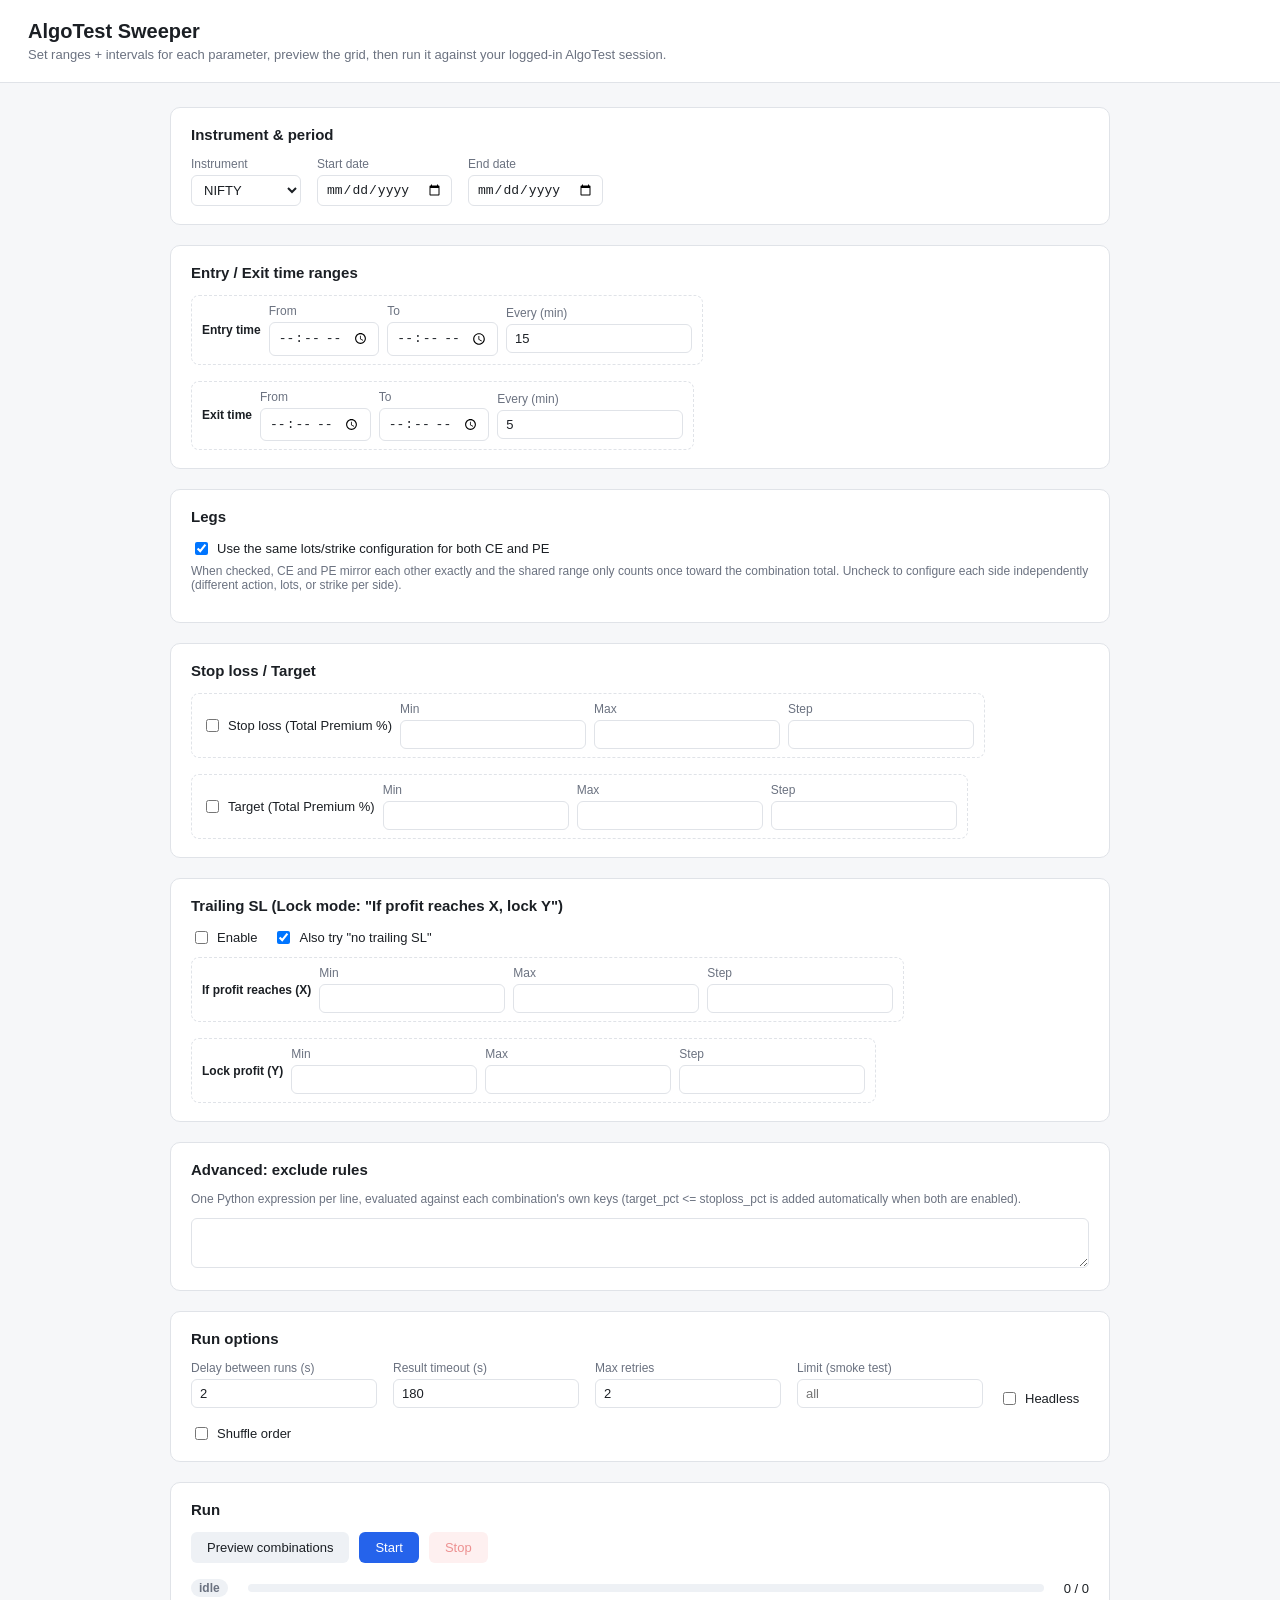
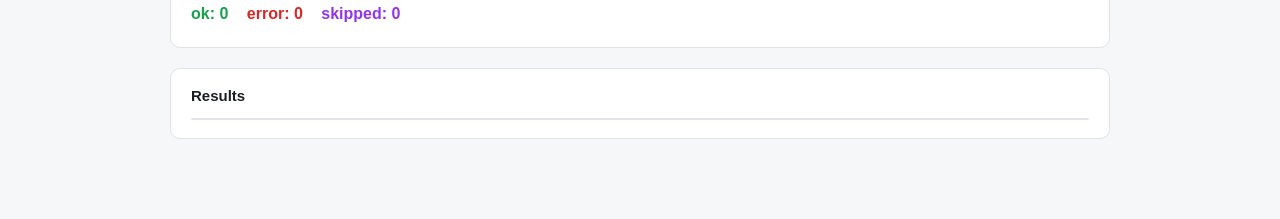
==== src/web/static/index.html @ 61b8f435 "Link CE/PE leg config by default, add 4 priority metrics, highlight them - New "Use the same lots/st" ====
<!doctype html>
<html lang="en">
<head>
<meta charset="utf-8">
<title>AlgoTest Sweeper</title>
<style>
  :root {
    --bg: #f6f7f9;
    --card: #ffffff;
    --border: #e0e3e8;
    --text: #1b1f24;
    --muted: #6b7280;
    --accent: #2563eb;
    --accent-dark: #1d4ed8;
    --ok: #16a34a;
    --error: #dc2626;
    --skip: #9333ea;
  }
  * { box-sizing: border-box; }
  body {
    margin: 0;
    font-family: -apple-system, BlinkMacSystemFont, "Segoe UI", Roboto, sans-serif;
    background: var(--bg);
    color: var(--text);
  }
  header {
    padding: 20px 28px;
    border-bottom: 1px solid var(--border);
    background: var(--card);
  }
  header h1 { margin: 0; font-size: 20px; }
  header p { margin: 4px 0 0; color: var(--muted); font-size: 13px; }
  main {
    max-width: 980px;
    margin: 0 auto;
    padding: 24px 20px 80px;
    display: flex;
    flex-direction: column;
    gap: 20px;
  }
  section.card {
    background: var(--card);
    border: 1px solid var(--border);
    border-radius: 10px;
    padding: 18px 20px;
  }
  section.card h2 {
    margin: 0 0 14px;
    font-size: 15px;
    font-weight: 600;
  }
  .row { display: flex; flex-wrap: wrap; gap: 16px; align-items: flex-end; }
  .field { display: flex; flex-direction: column; gap: 4px; min-width: 110px; }
  .field label { font-size: 12px; color: var(--muted); }
  .field.wide { min-width: 220px; }
  input[type=text], input[type=number], input[type=date], input[type=time], select {
    padding: 6px 8px;
    border: 1px solid var(--border);
    border-radius: 6px;
    font-size: 13px;
    background: #fff;
    color: var(--text);
  }
  select[multiple] { min-height: 110px; }
  .checkbox-row { display: flex; align-items: center; gap: 6px; font-size: 13px; }
  .range-group {
    display: flex;
    gap: 8px;
    align-items: center;
    border: 1px dashed var(--border);
    border-radius: 8px;
    padding: 8px 10px;
  }
  .range-group .field { min-width: 70px; }
  .leg {
    border: 1px solid var(--border);
    border-radius: 8px;
    padding: 14px 16px;
    margin-bottom: 12px;
    position: relative;
  }
  .leg-header { display: flex; justify-content: space-between; align-items: center; margin-bottom: 10px; }
  .leg-header strong { font-size: 13px; }
  .strike-mode-body { margin-top: 10px; }
  .hidden { display: none !important; }
  button {
    border: none;
    border-radius: 6px;
    padding: 8px 16px;
    font-size: 13px;
    cursor: pointer;
    font-weight: 500;
  }
  button.primary { background: var(--accent); color: #fff; }
  button.primary:hover { background: var(--accent-dark); }
  button.secondary { background: #eef1f5; color: var(--text); }
  button.danger { background: #fee2e2; color: var(--error); }
  button.small { padding: 4px 10px; font-size: 12px; }
  button:disabled { opacity: 0.5; cursor: not-allowed; }
  .actions { display: flex; gap: 10px; flex-wrap: wrap; }
  .status-bar {
    display: flex; gap: 20px; align-items: center; flex-wrap: wrap;
    font-size: 13px;
  }
  .badge { padding: 2px 8px; border-radius: 999px; font-size: 12px; font-weight: 600; }
  .badge.idle { background: #eef1f5; color: var(--muted); }
  .badge.running { background: #dbeafe; color: var(--accent-dark); }
  .badge.done { background: #dcfce7; color: var(--ok); }
  .badge.stopped { background: #fef3c7; color: #92400e; }
  .badge.error { background: #fee2e2; color: var(--error); }
  .progress-bar-outer { width: 100%; height: 8px; background: #eef1f5; border-radius: 999px; overflow: hidden; }
  .progress-bar-inner { height: 100%; background: var(--accent); width: 0%; transition: width 0.3s; }
  .counts span { margin-right: 14px; }
  .counts .ok { color: var(--ok); font-weight: 600; }
  .counts .error { color: var(--error); font-weight: 600; }
  .counts .skipped { color: var(--skip); font-weight: 600; }
  table { border-collapse: collapse; width: 100%; font-size: 12px; }
  th, td { border: 1px solid var(--border); padding: 5px 8px; text-align: left; white-space: nowrap; }
  th { background: #f9fafb; position: sticky; top: 0; }
  th.priority-col, td.priority-col { background: #fffbeb; }
  th.priority-col { color: #92400e; }
  .table-scroll { max-height: 360px; overflow: auto; border: 1px solid var(--border); border-radius: 8px; }
  #previewOutput, #dryRunOutput { font-size: 12px; color: var(--muted); white-space: pre-wrap; }
  .exclude-box textarea { width: 100%; min-height: 50px; font-family: monospace; font-size: 12px; padding: 6px; border-radius: 6px; border: 1px solid var(--border); }
</style>
</head>
<body>

<header>
  <h1>AlgoTest Sweeper</h1>
  <p>Set ranges + intervals for each parameter, preview the grid, then run it against your logged-in AlgoTest session.</p>
</header>

<main>

  <section class="card">
    <h2>Instrument &amp; period</h2>
    <div class="row">
      <div class="field">
        <label>Instrument</label>
        <select id="instrument">
          <option value="NIFTY">NIFTY</option>
          <option value="SENSEX">SENSEX</option>
        </select>
      </div>
      <div class="field">
        <label>Start date</label>
        <input type="date" id="start_date">
      </div>
      <div class="field">
        <label>End date</label>
        <input type="date" id="end_date">
      </div>
    </div>
  </section>

  <section class="card">
    <h2>Entry / Exit time ranges</h2>
    <div class="row">
      <div class="range-group">
        <strong style="font-size:12px;">Entry time</strong>
        <div class="field"><label>From</label><input type="time" id="entry_start"></div>
        <div class="field"><label>To</label><input type="time" id="entry_end"></div>
        <div class="field"><label>Every (min)</label><input type="number" id="entry_interval" min="1" value="15"></div>
      </div>
      <div class="range-group">
        <strong style="font-size:12px;">Exit time</strong>
        <div class="field"><label>From</label><input type="time" id="exit_start"></div>
        <div class="field"><label>To</label><input type="time" id="exit_end"></div>
        <div class="field"><label>Every (min)</label><input type="number" id="exit_interval" min="1" value="5"></div>
      </div>
    </div>
  </section>

  <section class="card">
    <h2>Legs</h2>
    <label class="checkbox-row" style="margin-bottom:12px;">
      <input type="checkbox" id="linked_ce_pe" checked onchange="onLinkedToggle()">
      Use the same lots/strike configuration for both CE and PE
    </label>
    <p style="font-size:12px;color:var(--muted);margin:-6px 0 12px;">
      When checked, CE and PE mirror each other exactly and the shared range only
      counts once toward the combination total. Uncheck to configure each side
      independently (different action, lots, or strike per side).
    </p>

    <div id="sharedLegPanel"></div>

    <div id="independentLegsPanel" class="hidden">
      <div id="legsContainer"></div>
      <button class="secondary small" onclick="addLeg()">+ Add leg</button>
    </div>
  </section>

  <section class="card">
    <h2>Stop loss / Target</h2>
    <div class="row">
      <div class="range-group">
        <label class="checkbox-row"><input type="checkbox" id="stoploss_enabled"> Stop loss (Total Premium %)</label>
        <div class="field"><label>Min</label><input type="number" id="stoploss_min"></div>
        <div class="field"><label>Max</label><input type="number" id="stoploss_max"></div>
        <div class="field"><label>Step</label><input type="number" id="stoploss_step"></div>
      </div>
      <div class="range-group">
        <label class="checkbox-row"><input type="checkbox" id="target_enabled"> Target (Total Premium %)</label>
        <div class="field"><label>Min</label><input type="number" id="target_min"></div>
        <div class="field"><label>Max</label><input type="number" id="target_max"></div>
        <div class="field"><label>Step</label><input type="number" id="target_step"></div>
      </div>
    </div>
  </section>

  <section class="card">
    <h2>Trailing SL (Lock mode: "If profit reaches X, lock Y")</h2>
    <div class="row">
      <label class="checkbox-row"><input type="checkbox" id="trail_sl_enabled"> Enable</label>
      <label class="checkbox-row"><input type="checkbox" id="trail_sl_include_none" checked> Also try "no trailing SL"</label>
    </div>
    <div class="row" style="margin-top:10px;">
      <div class="range-group">
        <strong style="font-size:12px;">If profit reaches (X)</strong>
        <div class="field"><label>Min</label><input type="number" id="trail_x_min"></div>
        <div class="field"><label>Max</label><input type="number" id="trail_x_max"></div>
        <div class="field"><label>Step</label><input type="number" id="trail_x_step"></div>
      </div>
      <div class="range-group">
        <strong style="font-size:12px;">Lock profit (Y)</strong>
        <div class="field"><label>Min</label><input type="number" id="trail_y_min"></div>
        <div class="field"><label>Max</label><input type="number" id="trail_y_max"></div>
        <div class="field"><label>Step</label><input type="number" id="trail_y_step"></div>
      </div>
    </div>
  </section>

  <section class="card">
    <h2>Advanced: exclude rules</h2>
    <div class="exclude-box">
      <p style="font-size:12px;color:var(--muted);margin-top:0;">
        One Python expression per line, evaluated against each combination's own keys
        (target_pct <= stoploss_pct is added automatically when both are enabled).
      </p>
      <textarea id="exclude"></textarea>
    </div>
  </section>

  <section class="card">
    <h2>Run options</h2>
    <div class="row">
      <div class="field"><label>Delay between runs (s)</label><input type="number" id="delay" step="0.5" value="2"></div>
      <div class="field"><label>Result timeout (s)</label><input type="number" id="result_timeout" value="180"></div>
      <div class="field"><label>Max retries</label><input type="number" id="max_retries" value="2"></div>
      <div class="field"><label>Limit (smoke test)</label><input type="number" id="limit" placeholder="all"></div>
      <label class="checkbox-row"><input type="checkbox" id="headless"> Headless</label>
      <label class="checkbox-row"><input type="checkbox" id="shuffle"> Shuffle order</label>
    </div>
  </section>

  <section class="card">
    <h2>Run</h2>
    <div class="actions">
      <button class="secondary" onclick="preview()">Preview combinations</button>
      <button class="primary" id="startBtn" onclick="startRun()">Start</button>
      <button class="danger" id="stopBtn" onclick="stopRun()" disabled>Stop</button>
    </div>
    <div id="previewOutput" style="margin-top:10px;"></div>

    <div style="margin-top:16px;" class="status-bar">
      <span class="badge idle" id="statusBadge">idle</span>
      <div class="progress-bar-outer" style="flex:1; min-width:200px;">
        <div class="progress-bar-inner" id="progressBar"></div>
      </div>
      <span id="progressText">0 / 0</span>
    </div>
    <div class="counts" style="margin-top:8px;">
      <span class="ok" id="okCount">ok: 0</span>
      <span class="error" id="errorCount">error: 0</span>
      <span class="skipped" id="skippedCount">skipped: 0</span>
    </div>
    <div id="statusMessage" style="margin-top:6px; font-size:12px; color:var(--error);"></div>
  </section>

  <section class="card">
    <h2>Results</h2>
    <div class="table-scroll">
      <table id="resultsTable"><thead></thead><tbody></tbody></table>
    </div>
  </section>

</main>

<script>
const STRIKE_OFFSETS = ["ITM10","ITM9","ITM8","ITM7","ITM6","ITM5","ITM4","ITM3","ITM2","ITM1",
  "ATM","OTM1","OTM2","OTM3","OTM4","OTM5","OTM6","OTM7","OTM8","OTM9","OTM10"];

// Order here doubles as the results-table priority order (see renderResults).
const PRIORITY_METRICS = [
  "return_max_dd", "reward_risk_ratio", "expectancy", "max_loss", "max_profit",
  "avg_profit_winning_trades", "avg_loss_per_trade", "win_rate", "loss_rate",
];

let legCount = 0;
let pollTimer = null;

function rangeField(idPrefix, def) {
  return {
    min: parseFloat(document.getElementById(idPrefix + "_min")?.value ?? def.min),
    max: parseFloat(document.getElementById(idPrefix + "_max")?.value ?? def.max),
    step: parseFloat(document.getElementById(idPrefix + "_step")?.value ?? def.step ?? 1),
  };
}

function setRangeField(idPrefix, r) {
  if (document.getElementById(idPrefix + "_min")) document.getElementById(idPrefix + "_min").value = r.min;
  if (document.getElementById(idPrefix + "_max")) document.getElementById(idPrefix + "_max").value = r.max;
  if (document.getElementById(idPrefix + "_step")) document.getElementById(idPrefix + "_step").value = r.step;
}

// Lots + strike-mode fields, shared between a per-leg card and the single shared panel.
// Fully self-contained (balanced divs) so callers can just drop this in.
function strikeAndLotsFieldsHTML(prefix) {
  const offsetOptions = STRIKE_OFFSETS.map(o => `<option value="${o}">${o}</option>`).join("");
  return `
  <div class="row">
    <div class="range-group">
      <strong style="font-size:12px;">Lots</strong>
      <div class="field"><label>Min</label><input type="number" id="${prefix}_lots_min" value="1"></div>
      <div class="field"><label>Max</label><input type="number" id="${prefix}_lots_max" value="1"></div>
      <div class="field"><label>Step</label><input type="number" id="${prefix}_lots_step" value="1"></div>
    </div>
    <div class="field">
      <label>Strike mode</label>
      <select id="${prefix}_strike_mode" onchange="updateStrikeModeVisibility('${prefix}')">
        <option value="offset">ATM / OTM / ITM offset</option>
        <option value="premium_range">Premium range</option>
        <option value="premium_closest">Closest premium</option>
      </select>
    </div>
  </div>
  <div class="strike-mode-body" id="${prefix}_offset_body">
    <div class="field wide">
      <label>Offsets (ctrl/cmd-click to select multiple)</label>
      <select multiple id="${prefix}_offsets" size="6">${offsetOptions}</select>
    </div>
  </div>
  <div class="strike-mode-body hidden" id="${prefix}_premium_range_body">
    <div class="row">
      <div class="range-group">
        <strong style="font-size:12px;">Lower</strong>
        <div class="field"><label>Min</label><input type="number" id="${prefix}_premium_lower_min" value="30"></div>
        <div class="field"><label>Max</label><input type="number" id="${prefix}_premium_lower_max" value="30"></div>
        <div class="field"><label>Step</label><input type="number" id="${prefix}_premium_lower_step" value="5"></div>
      </div>
      <div class="range-group">
        <strong style="font-size:12px;">Upper</strong>
        <div class="field"><label>Min</label><input type="number" id="${prefix}_premium_upper_min" value="55"></div>
        <div class="field"><label>Max</label><input type="number" id="${prefix}_premium_upper_max" value="55"></div>
        <div class="field"><label>Step</label><input type="number" id="${prefix}_premium_upper_step" value="5"></div>
      </div>
    </div>
  </div>
  <div class="strike-mode-body hidden" id="${prefix}_premium_closest_body">
    <div class="range-group">
      <strong style="font-size:12px;">Premium</strong>
      <div class="field"><label>Min</label><input type="number" id="${prefix}_premium_value_min" value="30"></div>
      <div class="field"><label>Max</label><input type="number" id="${prefix}_premium_value_max" value="30"></div>
      <div class="field"><label>Step</label><input type="number" id="${prefix}_premium_value_step" value="5"></div>
    </div>
  </div>`;
}

function applyLegFields(prefix, legCfg) {
  setRangeField(`${prefix}_lots`, legCfg.lots);
  document.getElementById(`${prefix}_strike_mode`).value = legCfg.strike_mode;
  if (legCfg.strike_mode === "offset") {
    const sel = document.getElementById(`${prefix}_offsets`);
    for (const opt of sel.options) opt.selected = legCfg.offsets.includes(opt.value);
  } else if (legCfg.strike_mode === "premium_range") {
    setRangeField(`${prefix}_premium_lower`, legCfg.premium_lower);
    setRangeField(`${prefix}_premium_upper`, legCfg.premium_upper);
  } else if (legCfg.strike_mode === "premium_closest") {
    setRangeField(`${prefix}_premium_value`, legCfg.premium_value);
  }
  updateStrikeModeVisibility(prefix);
}

function collectLegFields(prefix) {
  const mode = document.getElementById(`${prefix}_strike_mode`).value;
  const leg = {
    lots: rangeField(`${prefix}_lots`, {min:1,max:1,step:1}),
    strike_mode: mode,
    offsets: Array.from(document.getElementById(`${prefix}_offsets`).selectedOptions).map(o => o.value),
    premium_lower: rangeField(`${prefix}_premium_lower`, {min:30,max:30,step:5}),
    premium_upper: rangeField(`${prefix}_premium_upper`, {min:55,max:55,step:5}),
    premium_value: rangeField(`${prefix}_premium_value`, {min:30,max:30,step:5}),
  };
  if (leg.strike_mode === "offset" && leg.offsets.length === 0) leg.offsets = ["ATM"];
  return leg;
}

function updateStrikeModeVisibility(prefix) {
  const mode = document.getElementById(`${prefix}_strike_mode`).value;
  document.getElementById(`${prefix}_offset_body`).classList.toggle("hidden", mode !== "offset");
  document.getElementById(`${prefix}_premium_range_body`).classList.toggle("hidden", mode !== "premium_range");
  document.getElementById(`${prefix}_premium_closest_body`).classList.toggle("hidden", mode !== "premium_closest");
}

function buildSharedLegPanel() {
  document.getElementById("sharedLegPanel").innerHTML = `
  <div class="row">
    <div class="field"><label>Action (both sides)</label>
      <select id="shared_action"><option value="SELL">Sell</option><option value="BUY">Buy</option></select>
    </div>
  </div>
  ${strikeAndLotsFieldsHTML("shared")}
  `;
}

function addLeg(legCfg) {
  const i = legCount++;
  const div = document.createElement("div");
  div.className = "leg";
  div.id = "leg" + i;
  const prefix = "leg" + i;
  div.innerHTML = `
    <div class="leg-header">
      <strong>Leg ${i + 1}</strong>
      <button class="secondary small" onclick="removeLeg(${i})">Remove</button>
    </div>
    <div class="row">
      <div class="field"><label>Action</label>
        <select id="${prefix}_action"><option value="SELL">Sell</option><option value="BUY">Buy</option></select>
      </div>
      <div class="field"><label>Option type</label>
        <select id="${prefix}_option_type"><option value="CE">Call</option><option value="PE">Put</option></select>
      </div>
    </div>
    ${strikeAndLotsFieldsHTML(prefix)}
  `;
  document.getElementById("legsContainer").appendChild(div);

  if (legCfg) {
    document.getElementById(`${prefix}_action`).value = legCfg.action;
    document.getElementById(`${prefix}_option_type`).value = legCfg.option_type;
    applyLegFields(prefix, legCfg);
  }
}

function removeLeg(i) {
  const el = document.getElementById("leg" + i);
  if (el) el.remove();
}

function collectLeg(div) {
  const prefix = div.id;
  return {
    action: document.getElementById(`${prefix}_action`).value,
    option_type: document.getElementById(`${prefix}_option_type`).value,
    ...collectLegFields(prefix),
  };
}

function onLinkedToggle() {
  const linked = document.getElementById("linked_ce_pe").checked;
  document.getElementById("sharedLegPanel").classList.toggle("hidden", !linked);
  document.getElementById("independentLegsPanel").classList.toggle("hidden", linked);

  if (!linked && document.getElementById("legsContainer").children.length === 0) {
    // Seed the independent editor from the shared config so switching over doesn't
    // lose what you already set up.
    const shared = collectLegFields("shared");
    const action = document.getElementById("shared_action").value;
    addLeg({ action, option_type: "CE", ...shared });
    addLeg({ action, option_type: "PE", ...shared });
  }
}

function collectConfig() {
  const linked = document.getElementById("linked_ce_pe").checked;
  const sharedLeg = {
    action: document.getElementById("shared_action").value,
    option_type: "CE", // ignored by the backend when linked_ce_pe is true
    ...collectLegFields("shared"),
  };
  const legs = Array.from(document.querySelectorAll("#legsContainer .leg")).map(collectLeg);

  return {
    instrument: document.getElementById("instrument").value,
    start_date: document.getElementById("start_date").value,
    end_date: document.getElementById("end_date").value,
    entry_time: {
      start: document.getElementById("entry_start").value,
      end: document.getElementById("entry_end").value,
      interval_minutes: parseInt(document.getElementById("entry_interval").value || "15"),
    },
    exit_time: {
      start: document.getElementById("exit_start").value,
      end: document.getElementById("exit_end").value,
      interval_minutes: parseInt(document.getElementById("exit_interval").value || "5"),
    },
    linked_ce_pe: linked,
    shared_leg: sharedLeg,
    legs: legs.length ? legs : [sharedLeg, {...sharedLeg, option_type: "PE"}],
    stoploss_enabled: document.getElementById("stoploss_enabled").checked,
    stoploss_pct: rangeField("stoploss", {min:20,max:50,step:10}),
    target_enabled: document.getElementById("target_enabled").checked,
    target_pct: rangeField("target", {min:30,max:80,step:25}),
    trail_sl_enabled: document.getElementById("trail_sl_enabled").checked,
    trail_sl_include_none: document.getElementById("trail_sl_include_none").checked,
    trail_sl_x: rangeField("trail_x", {min:20,max:20,step:5}),
    trail_sl_y: rangeField("trail_y", {min:10,max:10,step:5}),
    exclude: document.getElementById("exclude").value.split("\n").map(s => s.trim()).filter(Boolean),
    limit: document.getElementById("limit").value ? parseInt(document.getElementById("limit").value) : null,
    shuffle: document.getElementById("shuffle").checked,
    delay: parseFloat(document.getElementById("delay").value || "2"),
    headless: document.getElementById("headless").checked,
    result_timeout: parseInt(document.getElementById("result_timeout").value || "180"),
    max_retries: parseInt(document.getElementById("max_retries").value || "2"),
  };
}

function applyConfig(cfg) {
  document.getElementById("instrument").value = cfg.instrument;
  document.getElementById("start_date").value = cfg.start_date;
  document.getElementById("end_date").value = cfg.end_date;
  document.getElementById("entry_start").value = cfg.entry_time.start;
  document.getElementById("entry_end").value = cfg.entry_time.end;
  document.getElementById("entry_interval").value = cfg.entry_time.interval_minutes;
  document.getElementById("exit_start").value = cfg.exit_time.start;
  document.getElementById("exit_end").value = cfg.exit_time.end;
  document.getElementById("exit_interval").value = cfg.exit_time.interval_minutes;

  buildSharedLegPanel();
  document.getElementById("shared_action").value = cfg.shared_leg.action;
  applyLegFields("shared", cfg.shared_leg);

  document.getElementById("legsContainer").innerHTML = "";
  legCount = 0;
  cfg.legs.forEach(leg => addLeg(leg));

  document.getElementById("linked_ce_pe").checked = cfg.linked_ce_pe;
  onLinkedToggle();

  document.getElementById("stoploss_enabled").checked = cfg.stoploss_enabled;
  setRangeField("stoploss", cfg.stoploss_pct);
  document.getElementById("target_enabled").checked = cfg.target_enabled;
  setRangeField("target", cfg.target_pct);
  document.getElementById("trail_sl_enabled").checked = cfg.trail_sl_enabled;
  document.getElementById("trail_sl_include_none").checked = cfg.trail_sl_include_none;
  setRangeField("trail_x", cfg.trail_sl_x);
  setRangeField("trail_y", cfg.trail_sl_y);
  document.getElementById("exclude").value = (cfg.exclude || []).join("\n");
  document.getElementById("limit").value = cfg.limit ?? "";
  document.getElementById("shuffle").checked = cfg.shuffle;
  document.getElementById("delay").value = cfg.delay;
  document.getElementById("headless").checked = cfg.headless;
  document.getElementById("result_timeout").value = cfg.result_timeout;
  document.getElementById("max_retries").value = cfg.max_retries;
}

async function loadConfig() {
  const res = await fetch("/api/config");
  const cfg = await res.json();
  applyConfig(cfg);
}

async function preview() {
  const cfg = collectConfig();
  const res = await fetch("/api/dry-run", {method: "POST", headers: {"Content-Type": "application/json"}, body: JSON.stringify(cfg)});
  if (!res.ok) {
    document.getElementById("previewOutput").textContent = "Error: " + await res.text();
    return;
  }
  const data = await res.json();
  document.getElementById("previewOutput").textContent =
    `${data.count} combination(s). First combos:\n` + JSON.stringify(data.sample, null, 1);
}

async function startRun() {
  const cfg = collectConfig();
  const res = await fetch("/api/run", {method: "POST", headers: {"Content-Type": "application/json"}, body: JSON.stringify(cfg)});
  if (!res.ok) {
    document.getElementById("statusMessage").textContent = "Error: " + await res.text();
    return;
  }
  document.getElementById("statusMessage").textContent = "";
  startPolling();
}

async function stopRun() {
  await fetch("/api/stop", {method: "POST"});
}

function renderStatus(s) {
  const badge = document.getElementById("statusBadge");
  badge.textContent = s.status;
  badge.className = "badge " + s.status;
  const pct = s.total ? Math.round((s.current / s.total) * 100) : 0;
  document.getElementById("progressBar").style.width = pct + "%";
  document.getElementById("progressText").textContent = `${s.current} / ${s.total}`;
  document.getElementById("okCount").textContent = "ok: " + s.ok;
  document.getElementById("errorCount").textContent = "error: " + s.error;
  document.getElementById("skippedCount").textContent = "skipped: " + s.skipped;
  document.getElementById("statusMessage").textContent = s.message || "";

  const running = s.status === "running";
  document.getElementById("startBtn").disabled = running;
  document.getElementById("stopBtn").disabled = !running;
}

function orderedColumns(columns) {
  const present = new Set(columns);
  const priorityFirst = PRIORITY_METRICS.filter(c => present.has(c));
  const rest = columns.filter(c => !PRIORITY_METRICS.includes(c));
  // combo_id/status lead, then the metrics you actually care about, then everything else.
  const lead = rest.filter(c => ["combo_id", "status", "error"].includes(c));
  const tail = rest.filter(c => !lead.includes(c));
  return [...lead, ...priorityFirst, ...tail];
}

function renderResults(data) {
  const thead = document.querySelector("#resultsTable thead");
  const tbody = document.querySelector("#resultsTable tbody");
  if (!data.columns.length) return;

  const columns = orderedColumns(data.columns);
  const cls = c => PRIORITY_METRICS.includes(c) ? ' class="priority-col"' : "";

  thead.innerHTML = "<tr>" + columns.map(c => `<th${cls(c)}>${c}</th>`).join("") + "</tr>";
  tbody.innerHTML = data.rows.map(row =>
    "<tr>" + columns.map(c => `<td${cls(c)}>${row[c] ?? ""}</td>`).join("") + "</tr>"
  ).join("");
}

async function pollOnce() {
  const statusRes = await fetch("/api/status");
  const status = await statusRes.json();
  renderStatus(status);

  const resultsRes = await fetch("/api/results");
  renderResults(await resultsRes.json());

  if (status.status !== "running" && pollTimer) {
    clearInterval(pollTimer);
    pollTimer = null;
  }
}

function startPolling() {
  if (pollTimer) clearInterval(pollTimer);
  pollOnce();
  pollTimer = setInterval(pollOnce, 1500);
}

loadConfig();
pollOnce();
</script>
</body>
</html>
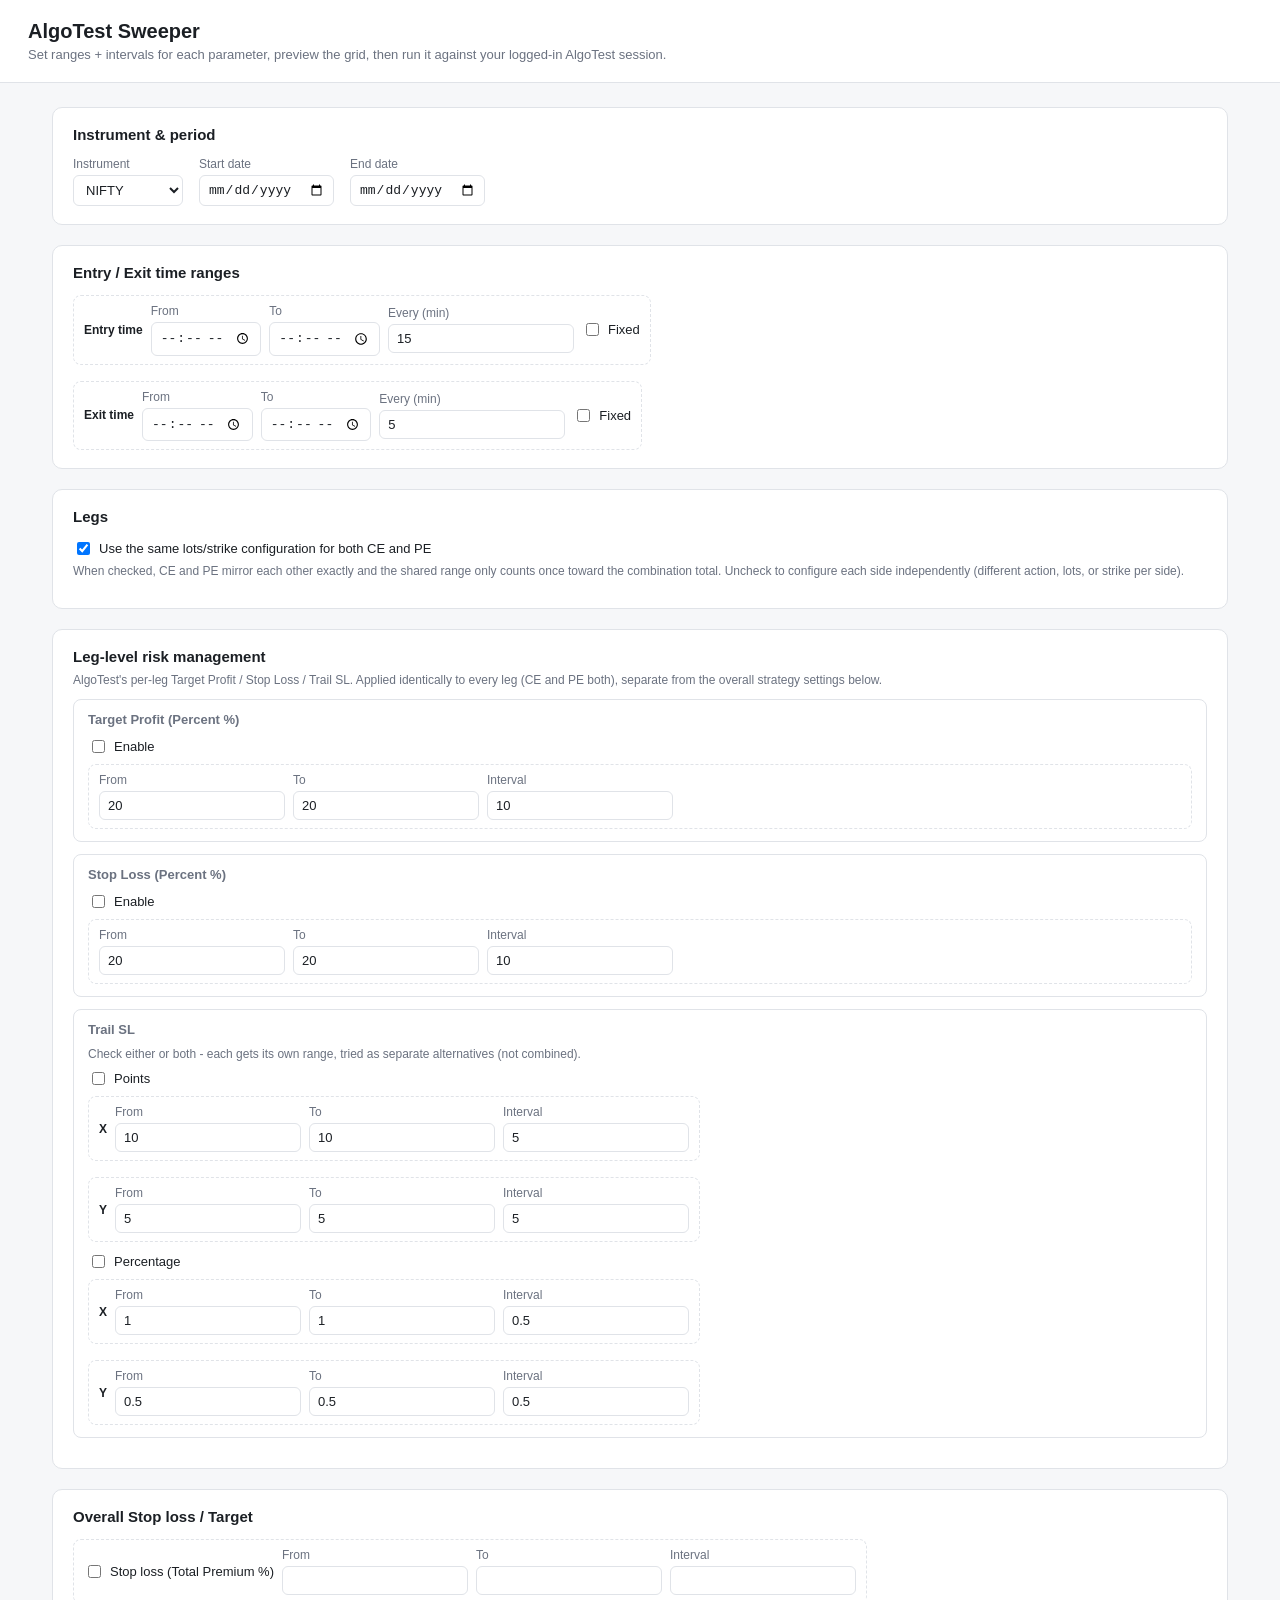
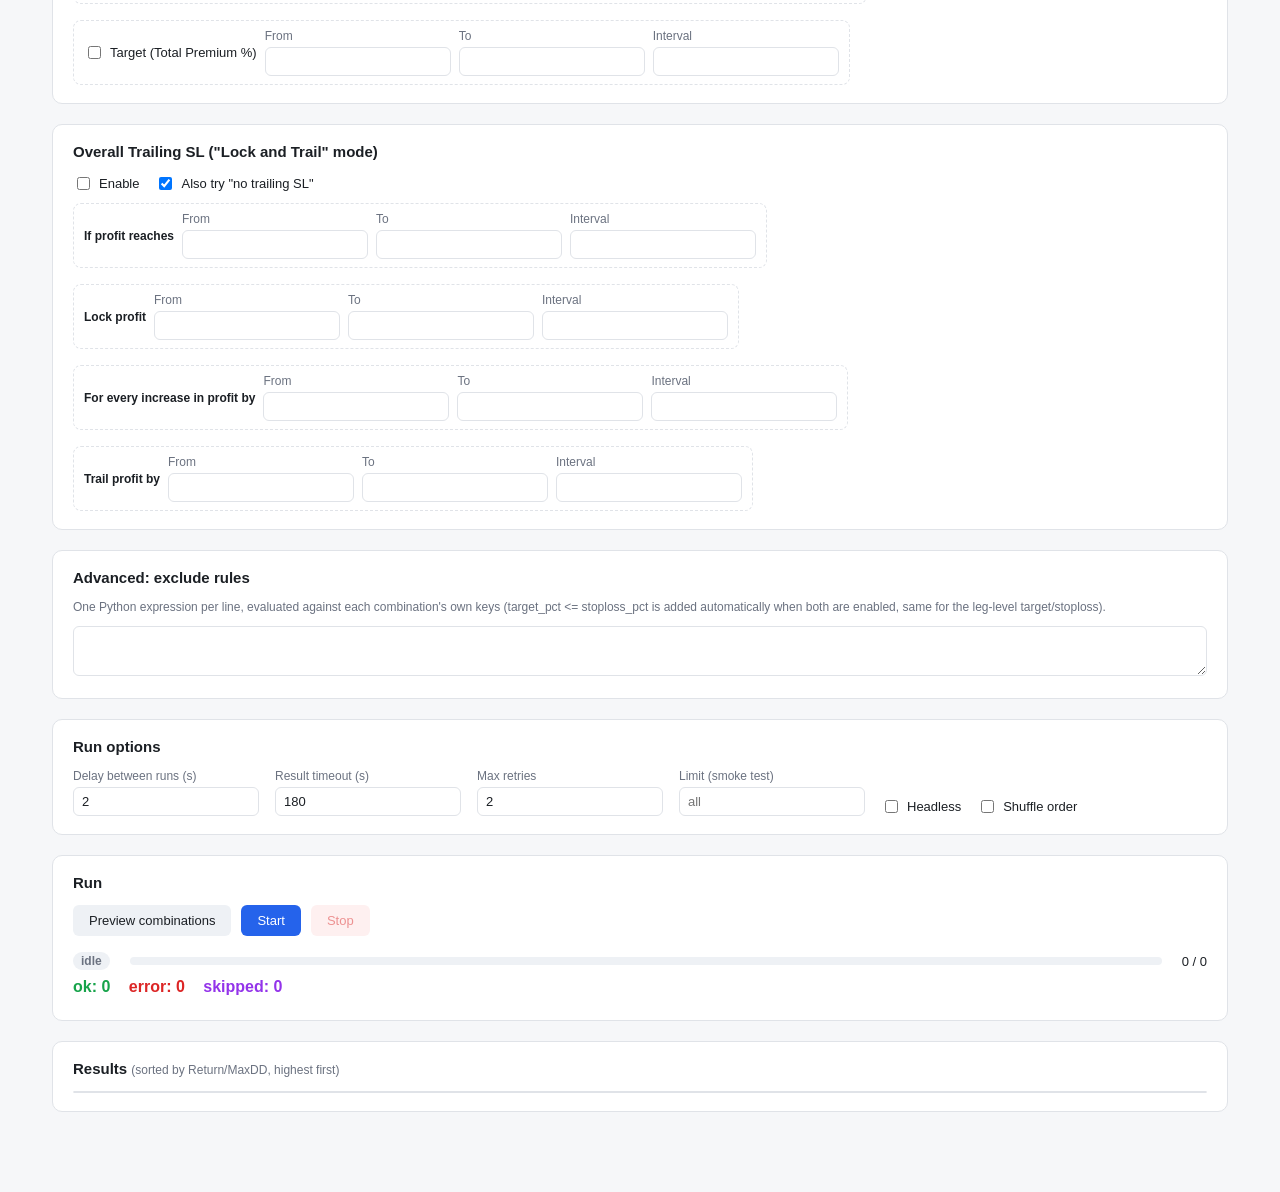
==== commit 97bf505f: "Fixed times, strike checkboxes, leg-level risk, RMDD sort, wider layout Seven follow-up requests, al" ====
--- a/src/web/static/index.html
+++ b/src/web/static/index.html
@@ -31,7 +31,8 @@
   header h1 { margin: 0; font-size: 20px; }
   header p { margin: 4px 0 0; color: var(--muted); font-size: 13px; }
   main {
-    max-width: 980px;
+    max-width: 1600px;
+    width: 95%;
     margin: 0 auto;
     padding: 24px 20px 80px;
     display: flex;
@@ -48,6 +49,12 @@
     margin: 0 0 14px;
     font-size: 15px;
     font-weight: 600;
+  }
+  section.card h3 {
+    margin: 0 0 10px;
+    font-size: 13px;
+    font-weight: 600;
+    color: var(--muted);
   }
   .row { display: flex; flex-wrap: wrap; gap: 16px; align-items: flex-end; }
   .field { display: flex; flex-direction: column; gap: 4px; min-width: 110px; }
@@ -61,6 +68,7 @@
     background: #fff;
     color: var(--text);
   }
+  input:disabled, select:disabled { background: #f3f4f6; color: var(--muted); }
   select[multiple] { min-height: 110px; }
   .checkbox-row { display: flex; align-items: center; gap: 6px; font-size: 13px; }
   .range-group {
@@ -72,6 +80,12 @@
     padding: 8px 10px;
   }
   .range-group .field { min-width: 70px; }
+  .subsection {
+    border: 1px solid var(--border);
+    border-radius: 8px;
+    padding: 12px 14px;
+    margin-bottom: 12px;
+  }
   .leg {
     border: 1px solid var(--border);
     border-radius: 8px;
@@ -159,15 +173,17 @@
     <div class="row">
       <div class="range-group">
         <strong style="font-size:12px;">Entry time</strong>
-        <div class="field"><label>From</label><input type="time" id="entry_start"></div>
+        <div class="field"><label>From</label><input type="time" id="entry_start" onchange="onFixedTimeChange('entry')"></div>
         <div class="field"><label>To</label><input type="time" id="entry_end"></div>
         <div class="field"><label>Every (min)</label><input type="number" id="entry_interval" min="1" value="15"></div>
+        <label class="checkbox-row"><input type="checkbox" id="entry_fixed" onchange="onFixedTimeToggle('entry')"> Fixed</label>
       </div>
       <div class="range-group">
         <strong style="font-size:12px;">Exit time</strong>
-        <div class="field"><label>From</label><input type="time" id="exit_start"></div>
+        <div class="field"><label>From</label><input type="time" id="exit_start" onchange="onFixedTimeChange('exit')"></div>
         <div class="field"><label>To</label><input type="time" id="exit_end"></div>
         <div class="field"><label>Every (min)</label><input type="number" id="exit_interval" min="1" value="5"></div>
+        <label class="checkbox-row"><input type="checkbox" id="exit_fixed" onchange="onFixedTimeToggle('exit')"> Fixed</label>
       </div>
     </div>
   </section>
@@ -193,41 +209,124 @@
   </section>
 
   <section class="card">
-    <h2>Stop loss / Target</h2>
+    <h2>Leg-level risk management</h2>
+    <p style="font-size:12px;color:var(--muted);margin-top:-6px;">
+      AlgoTest's per-leg Target Profit / Stop Loss / Trail SL. Applied identically to
+      every leg (CE and PE both), separate from the overall strategy settings below.
+    </p>
+
+    <div class="subsection">
+      <h3>Target Profit (Percent %)</h3>
+      <label class="checkbox-row" style="margin-bottom:8px;"><input type="checkbox" id="legrisk_target_enabled"> Enable</label>
+      <div class="range-group">
+        <div class="field"><label>From</label><input type="number" id="legrisk_target_min" value="20"></div>
+        <div class="field"><label>To</label><input type="number" id="legrisk_target_max" value="20"></div>
+        <div class="field"><label>Interval</label><input type="number" id="legrisk_target_step" value="10"></div>
+      </div>
+    </div>
+
+    <div class="subsection">
+      <h3>Stop Loss (Percent %)</h3>
+      <label class="checkbox-row" style="margin-bottom:8px;"><input type="checkbox" id="legrisk_stoploss_enabled"> Enable</label>
+      <div class="range-group">
+        <div class="field"><label>From</label><input type="number" id="legrisk_stoploss_min" value="20"></div>
+        <div class="field"><label>To</label><input type="number" id="legrisk_stoploss_max" value="20"></div>
+        <div class="field"><label>Interval</label><input type="number" id="legrisk_stoploss_step" value="10"></div>
+      </div>
+    </div>
+
+    <div class="subsection">
+      <h3>Trail SL</h3>
+      <p style="font-size:12px;color:var(--muted);margin:0 0 8px;">Check either or both - each gets its own range, tried as separate alternatives (not combined).</p>
+      <div class="row">
+        <div>
+          <label class="checkbox-row" style="margin-bottom:8px;"><input type="checkbox" id="legrisk_trail_points_enabled"> Points</label>
+          <div class="row">
+            <div class="range-group">
+              <strong style="font-size:12px;">X</strong>
+              <div class="field"><label>From</label><input type="number" id="legrisk_trail_points_x_min" value="10"></div>
+              <div class="field"><label>To</label><input type="number" id="legrisk_trail_points_x_max" value="10"></div>
+              <div class="field"><label>Interval</label><input type="number" id="legrisk_trail_points_x_step" value="5"></div>
+            </div>
+            <div class="range-group">
+              <strong style="font-size:12px;">Y</strong>
+              <div class="field"><label>From</label><input type="number" id="legrisk_trail_points_y_min" value="5"></div>
+              <div class="field"><label>To</label><input type="number" id="legrisk_trail_points_y_max" value="5"></div>
+              <div class="field"><label>Interval</label><input type="number" id="legrisk_trail_points_y_step" value="5"></div>
+            </div>
+          </div>
+        </div>
+      </div>
+      <div class="row" style="margin-top:10px;">
+        <div>
+          <label class="checkbox-row" style="margin-bottom:8px;"><input type="checkbox" id="legrisk_trail_percentage_enabled"> Percentage</label>
+          <div class="row">
+            <div class="range-group">
+              <strong style="font-size:12px;">X</strong>
+              <div class="field"><label>From</label><input type="number" id="legrisk_trail_percentage_x_min" value="1" step="0.1"></div>
+              <div class="field"><label>To</label><input type="number" id="legrisk_trail_percentage_x_max" value="1" step="0.1"></div>
+              <div class="field"><label>Interval</label><input type="number" id="legrisk_trail_percentage_x_step" value="0.5" step="0.1"></div>
+            </div>
+            <div class="range-group">
+              <strong style="font-size:12px;">Y</strong>
+              <div class="field"><label>From</label><input type="number" id="legrisk_trail_percentage_y_min" value="0.5" step="0.1"></div>
+              <div class="field"><label>To</label><input type="number" id="legrisk_trail_percentage_y_max" value="0.5" step="0.1"></div>
+              <div class="field"><label>Interval</label><input type="number" id="legrisk_trail_percentage_y_step" value="0.5" step="0.1"></div>
+            </div>
+          </div>
+        </div>
+      </div>
+    </div>
+  </section>
+
+  <section class="card">
+    <h2>Overall Stop loss / Target</h2>
     <div class="row">
       <div class="range-group">
         <label class="checkbox-row"><input type="checkbox" id="stoploss_enabled"> Stop loss (Total Premium %)</label>
-        <div class="field"><label>Min</label><input type="number" id="stoploss_min"></div>
-        <div class="field"><label>Max</label><input type="number" id="stoploss_max"></div>
-        <div class="field"><label>Step</label><input type="number" id="stoploss_step"></div>
+        <div class="field"><label>From</label><input type="number" id="stoploss_min"></div>
+        <div class="field"><label>To</label><input type="number" id="stoploss_max"></div>
+        <div class="field"><label>Interval</label><input type="number" id="stoploss_step"></div>
       </div>
       <div class="range-group">
         <label class="checkbox-row"><input type="checkbox" id="target_enabled"> Target (Total Premium %)</label>
-        <div class="field"><label>Min</label><input type="number" id="target_min"></div>
-        <div class="field"><label>Max</label><input type="number" id="target_max"></div>
-        <div class="field"><label>Step</label><input type="number" id="target_step"></div>
-      </div>
-    </div>
-  </section>
-
-  <section class="card">
-    <h2>Trailing SL (Lock mode: "If profit reaches X, lock Y")</h2>
+        <div class="field"><label>From</label><input type="number" id="target_min"></div>
+        <div class="field"><label>To</label><input type="number" id="target_max"></div>
+        <div class="field"><label>Interval</label><input type="number" id="target_step"></div>
+      </div>
+    </div>
+  </section>
+
+  <section class="card">
+    <h2>Overall Trailing SL ("Lock and Trail" mode)</h2>
     <div class="row">
       <label class="checkbox-row"><input type="checkbox" id="trail_sl_enabled"> Enable</label>
       <label class="checkbox-row"><input type="checkbox" id="trail_sl_include_none" checked> Also try "no trailing SL"</label>
     </div>
     <div class="row" style="margin-top:10px;">
       <div class="range-group">
-        <strong style="font-size:12px;">If profit reaches (X)</strong>
-        <div class="field"><label>Min</label><input type="number" id="trail_x_min"></div>
-        <div class="field"><label>Max</label><input type="number" id="trail_x_max"></div>
-        <div class="field"><label>Step</label><input type="number" id="trail_x_step"></div>
-      </div>
-      <div class="range-group">
-        <strong style="font-size:12px;">Lock profit (Y)</strong>
-        <div class="field"><label>Min</label><input type="number" id="trail_y_min"></div>
-        <div class="field"><label>Max</label><input type="number" id="trail_y_max"></div>
-        <div class="field"><label>Step</label><input type="number" id="trail_y_step"></div>
+        <strong style="font-size:12px;">If profit reaches</strong>
+        <div class="field"><label>From</label><input type="number" id="trail_x_min"></div>
+        <div class="field"><label>To</label><input type="number" id="trail_x_max"></div>
+        <div class="field"><label>Interval</label><input type="number" id="trail_x_step"></div>
+      </div>
+      <div class="range-group">
+        <strong style="font-size:12px;">Lock profit</strong>
+        <div class="field"><label>From</label><input type="number" id="trail_y_min"></div>
+        <div class="field"><label>To</label><input type="number" id="trail_y_max"></div>
+        <div class="field"><label>Interval</label><input type="number" id="trail_y_step"></div>
+      </div>
+      <div class="range-group">
+        <strong style="font-size:12px;">For every increase in profit by</strong>
+        <div class="field"><label>From</label><input type="number" id="trail_step_min"></div>
+        <div class="field"><label>To</label><input type="number" id="trail_step_max"></div>
+        <div class="field"><label>Interval</label><input type="number" id="trail_step_step"></div>
+      </div>
+      <div class="range-group">
+        <strong style="font-size:12px;">Trail profit by</strong>
+        <div class="field"><label>From</label><input type="number" id="trail_trail_by_min"></div>
+        <div class="field"><label>To</label><input type="number" id="trail_trail_by_max"></div>
+        <div class="field"><label>Interval</label><input type="number" id="trail_trail_by_step"></div>
       </div>
     </div>
   </section>
@@ -237,7 +336,8 @@
     <div class="exclude-box">
       <p style="font-size:12px;color:var(--muted);margin-top:0;">
         One Python expression per line, evaluated against each combination's own keys
-        (target_pct <= stoploss_pct is added automatically when both are enabled).
+        (target_pct <= stoploss_pct is added automatically when both are enabled, same
+        for the leg-level target/stoploss).
       </p>
       <textarea id="exclude"></textarea>
     </div>
@@ -280,7 +380,7 @@
   </section>
 
   <section class="card">
-    <h2>Results</h2>
+    <h2>Results <span style="font-weight:400; color:var(--muted); font-size:12px;">(sorted by Return/MaxDD, highest first)</span></h2>
     <div class="table-scroll">
       <table id="resultsTable"><thead></thead><tbody></tbody></table>
     </div>
@@ -315,26 +415,29 @@
   if (document.getElementById(idPrefix + "_step")) document.getElementById(idPrefix + "_step").value = r.step;
 }
 
-// Lots + strike-mode fields, shared between a per-leg card and the single shared panel.
-// Fully self-contained (balanced divs) so callers can just drop this in.
-function strikeAndLotsFieldsHTML(prefix) {
+// --- Entry/Exit "Fixed" checkbox ---
+
+function onFixedTimeToggle(which) {
+  const fixed = document.getElementById(`${which}_fixed`).checked;
+  document.getElementById(`${which}_end`).disabled = fixed;
+  document.getElementById(`${which}_interval`).disabled = fixed;
+  if (fixed) document.getElementById(`${which}_end`).value = document.getElementById(`${which}_start`).value;
+}
+
+function onFixedTimeChange(which) {
+  if (document.getElementById(`${which}_fixed`).checked) {
+    document.getElementById(`${which}_end`).value = document.getElementById(`${which}_start`).value;
+  }
+}
+
+// --- Strike config: two independent checkboxes (union, not radio) ---
+
+function strikeFieldsHTML(prefix) {
   const offsetOptions = STRIKE_OFFSETS.map(o => `<option value="${o}">${o}</option>`).join("");
   return `
-  <div class="row">
-    <div class="range-group">
-      <strong style="font-size:12px;">Lots</strong>
-      <div class="field"><label>Min</label><input type="number" id="${prefix}_lots_min" value="1"></div>
-      <div class="field"><label>Max</label><input type="number" id="${prefix}_lots_max" value="1"></div>
-      <div class="field"><label>Step</label><input type="number" id="${prefix}_lots_step" value="1"></div>
-    </div>
-    <div class="field">
-      <label>Strike mode</label>
-      <select id="${prefix}_strike_mode" onchange="updateStrikeModeVisibility('${prefix}')">
-        <option value="offset">ATM / OTM / ITM offset</option>
-        <option value="premium_range">Premium range</option>
-        <option value="premium_closest">Closest premium</option>
-      </select>
-    </div>
+  <div class="row" style="margin-top:8px;">
+    <label class="checkbox-row"><input type="checkbox" id="${prefix}_use_offset" checked onchange="updateStrikeVisibility('${prefix}')"> Strike Type (ATM/OTM/ITM)</label>
+    <label class="checkbox-row"><input type="checkbox" id="${prefix}_use_premium" onchange="updateStrikeVisibility('${prefix}')"> Closest Premium</label>
   </div>
   <div class="strike-mode-body" id="${prefix}_offset_body">
     <div class="field wide">
@@ -342,66 +445,58 @@
       <select multiple id="${prefix}_offsets" size="6">${offsetOptions}</select>
     </div>
   </div>
-  <div class="strike-mode-body hidden" id="${prefix}_premium_range_body">
-    <div class="row">
-      <div class="range-group">
-        <strong style="font-size:12px;">Lower</strong>
-        <div class="field"><label>Min</label><input type="number" id="${prefix}_premium_lower_min" value="30"></div>
-        <div class="field"><label>Max</label><input type="number" id="${prefix}_premium_lower_max" value="30"></div>
-        <div class="field"><label>Step</label><input type="number" id="${prefix}_premium_lower_step" value="5"></div>
-      </div>
-      <div class="range-group">
-        <strong style="font-size:12px;">Upper</strong>
-        <div class="field"><label>Min</label><input type="number" id="${prefix}_premium_upper_min" value="55"></div>
-        <div class="field"><label>Max</label><input type="number" id="${prefix}_premium_upper_max" value="55"></div>
-        <div class="field"><label>Step</label><input type="number" id="${prefix}_premium_upper_step" value="5"></div>
-      </div>
-    </div>
-  </div>
-  <div class="strike-mode-body hidden" id="${prefix}_premium_closest_body">
+  <div class="strike-mode-body hidden" id="${prefix}_premium_body">
     <div class="range-group">
       <strong style="font-size:12px;">Premium</strong>
-      <div class="field"><label>Min</label><input type="number" id="${prefix}_premium_value_min" value="30"></div>
-      <div class="field"><label>Max</label><input type="number" id="${prefix}_premium_value_max" value="30"></div>
-      <div class="field"><label>Step</label><input type="number" id="${prefix}_premium_value_step" value="5"></div>
+      <div class="field"><label>From</label><input type="number" id="${prefix}_premium_min" value="30"></div>
+      <div class="field"><label>To</label><input type="number" id="${prefix}_premium_max" value="30"></div>
+      <div class="field"><label>Interval</label><input type="number" id="${prefix}_premium_step" value="5"></div>
     </div>
   </div>`;
+}
+
+function updateStrikeVisibility(prefix) {
+  const useOffset = document.getElementById(`${prefix}_use_offset`).checked;
+  const usePremium = document.getElementById(`${prefix}_use_premium`).checked;
+  document.getElementById(`${prefix}_offset_body`).classList.toggle("hidden", !useOffset);
+  document.getElementById(`${prefix}_premium_body`).classList.toggle("hidden", !usePremium);
+}
+
+// Lots + strike fields, shared between a per-leg card and the single shared panel.
+function strikeAndLotsFieldsHTML(prefix) {
+  return `
+  <div class="row">
+    <div class="range-group">
+      <strong style="font-size:12px;">Lots</strong>
+      <div class="field"><label>From</label><input type="number" id="${prefix}_lots_min" value="1"></div>
+      <div class="field"><label>To</label><input type="number" id="${prefix}_lots_max" value="1"></div>
+      <div class="field"><label>Interval</label><input type="number" id="${prefix}_lots_step" value="1"></div>
+    </div>
+  </div>
+  ${strikeFieldsHTML(prefix)}`;
 }
 
 function applyLegFields(prefix, legCfg) {
   setRangeField(`${prefix}_lots`, legCfg.lots);
-  document.getElementById(`${prefix}_strike_mode`).value = legCfg.strike_mode;
-  if (legCfg.strike_mode === "offset") {
-    const sel = document.getElementById(`${prefix}_offsets`);
-    for (const opt of sel.options) opt.selected = legCfg.offsets.includes(opt.value);
-  } else if (legCfg.strike_mode === "premium_range") {
-    setRangeField(`${prefix}_premium_lower`, legCfg.premium_lower);
-    setRangeField(`${prefix}_premium_upper`, legCfg.premium_upper);
-  } else if (legCfg.strike_mode === "premium_closest") {
-    setRangeField(`${prefix}_premium_value`, legCfg.premium_value);
-  }
-  updateStrikeModeVisibility(prefix);
+  document.getElementById(`${prefix}_use_offset`).checked = legCfg.strike.use_offset;
+  document.getElementById(`${prefix}_use_premium`).checked = legCfg.strike.use_closest_premium;
+  const sel = document.getElementById(`${prefix}_offsets`);
+  for (const opt of sel.options) opt.selected = legCfg.strike.offsets.includes(opt.value);
+  setRangeField(`${prefix}_premium`, legCfg.strike.premium_range);
+  updateStrikeVisibility(prefix);
 }
 
 function collectLegFields(prefix) {
-  const mode = document.getElementById(`${prefix}_strike_mode`).value;
-  const leg = {
+  const offsets = Array.from(document.getElementById(`${prefix}_offsets`).selectedOptions).map(o => o.value);
+  return {
     lots: rangeField(`${prefix}_lots`, {min:1,max:1,step:1}),
-    strike_mode: mode,
-    offsets: Array.from(document.getElementById(`${prefix}_offsets`).selectedOptions).map(o => o.value),
-    premium_lower: rangeField(`${prefix}_premium_lower`, {min:30,max:30,step:5}),
-    premium_upper: rangeField(`${prefix}_premium_upper`, {min:55,max:55,step:5}),
-    premium_value: rangeField(`${prefix}_premium_value`, {min:30,max:30,step:5}),
+    strike: {
+      use_offset: document.getElementById(`${prefix}_use_offset`).checked,
+      offsets: offsets.length ? offsets : ["ATM"],
+      use_closest_premium: document.getElementById(`${prefix}_use_premium`).checked,
+      premium_range: rangeField(`${prefix}_premium`, {min:30,max:30,step:5}),
+    },
   };
-  if (leg.strike_mode === "offset" && leg.offsets.length === 0) leg.offsets = ["ATM"];
-  return leg;
-}
-
-function updateStrikeModeVisibility(prefix) {
-  const mode = document.getElementById(`${prefix}_strike_mode`).value;
-  document.getElementById(`${prefix}_offset_body`).classList.toggle("hidden", mode !== "offset");
-  document.getElementById(`${prefix}_premium_range_body`).classList.toggle("hidden", mode !== "premium_range");
-  document.getElementById(`${prefix}_premium_closest_body`).classList.toggle("hidden", mode !== "premium_closest");
 }
 
 function buildSharedLegPanel() {
@@ -491,15 +586,29 @@
       start: document.getElementById("entry_start").value,
       end: document.getElementById("entry_end").value,
       interval_minutes: parseInt(document.getElementById("entry_interval").value || "15"),
+      fixed: document.getElementById("entry_fixed").checked,
     },
     exit_time: {
       start: document.getElementById("exit_start").value,
       end: document.getElementById("exit_end").value,
       interval_minutes: parseInt(document.getElementById("exit_interval").value || "5"),
+      fixed: document.getElementById("exit_fixed").checked,
     },
     linked_ce_pe: linked,
     shared_leg: sharedLeg,
     legs: legs.length ? legs : [sharedLeg, {...sharedLeg, option_type: "PE"}],
+    leg_risk: {
+      target_enabled: document.getElementById("legrisk_target_enabled").checked,
+      target_pct: rangeField("legrisk_target", {min:20,max:20,step:10}),
+      stoploss_enabled: document.getElementById("legrisk_stoploss_enabled").checked,
+      stoploss_pct: rangeField("legrisk_stoploss", {min:20,max:20,step:10}),
+      trail_points_enabled: document.getElementById("legrisk_trail_points_enabled").checked,
+      trail_points_x: rangeField("legrisk_trail_points_x", {min:10,max:10,step:5}),
+      trail_points_y: rangeField("legrisk_trail_points_y", {min:5,max:5,step:5}),
+      trail_percentage_enabled: document.getElementById("legrisk_trail_percentage_enabled").checked,
+      trail_percentage_x: rangeField("legrisk_trail_percentage_x", {min:1,max:1,step:0.5}),
+      trail_percentage_y: rangeField("legrisk_trail_percentage_y", {min:0.5,max:0.5,step:0.5}),
+    },
     stoploss_enabled: document.getElementById("stoploss_enabled").checked,
     stoploss_pct: rangeField("stoploss", {min:20,max:50,step:10}),
     target_enabled: document.getElementById("target_enabled").checked,
@@ -508,6 +617,8 @@
     trail_sl_include_none: document.getElementById("trail_sl_include_none").checked,
     trail_sl_x: rangeField("trail_x", {min:20,max:20,step:5}),
     trail_sl_y: rangeField("trail_y", {min:10,max:10,step:5}),
+    trail_sl_step: rangeField("trail_step", {min:10,max:10,step:5}),
+    trail_sl_trail_by: rangeField("trail_trail_by", {min:5,max:5,step:5}),
     exclude: document.getElementById("exclude").value.split("\n").map(s => s.trim()).filter(Boolean),
     limit: document.getElementById("limit").value ? parseInt(document.getElementById("limit").value) : null,
     shuffle: document.getElementById("shuffle").checked,
@@ -525,9 +636,13 @@
   document.getElementById("entry_start").value = cfg.entry_time.start;
   document.getElementById("entry_end").value = cfg.entry_time.end;
   document.getElementById("entry_interval").value = cfg.entry_time.interval_minutes;
+  document.getElementById("entry_fixed").checked = cfg.entry_time.fixed;
   document.getElementById("exit_start").value = cfg.exit_time.start;
   document.getElementById("exit_end").value = cfg.exit_time.end;
   document.getElementById("exit_interval").value = cfg.exit_time.interval_minutes;
+  document.getElementById("exit_fixed").checked = cfg.exit_time.fixed;
+  onFixedTimeToggle("entry");
+  onFixedTimeToggle("exit");
 
   buildSharedLegPanel();
   document.getElementById("shared_action").value = cfg.shared_leg.action;
@@ -539,6 +654,18 @@
 
   document.getElementById("linked_ce_pe").checked = cfg.linked_ce_pe;
   onLinkedToggle();
+
+  const lr = cfg.leg_risk;
+  document.getElementById("legrisk_target_enabled").checked = lr.target_enabled;
+  setRangeField("legrisk_target", lr.target_pct);
+  document.getElementById("legrisk_stoploss_enabled").checked = lr.stoploss_enabled;
+  setRangeField("legrisk_stoploss", lr.stoploss_pct);
+  document.getElementById("legrisk_trail_points_enabled").checked = lr.trail_points_enabled;
+  setRangeField("legrisk_trail_points_x", lr.trail_points_x);
+  setRangeField("legrisk_trail_points_y", lr.trail_points_y);
+  document.getElementById("legrisk_trail_percentage_enabled").checked = lr.trail_percentage_enabled;
+  setRangeField("legrisk_trail_percentage_x", lr.trail_percentage_x);
+  setRangeField("legrisk_trail_percentage_y", lr.trail_percentage_y);
 
   document.getElementById("stoploss_enabled").checked = cfg.stoploss_enabled;
   setRangeField("stoploss", cfg.stoploss_pct);
@@ -548,6 +675,8 @@
   document.getElementById("trail_sl_include_none").checked = cfg.trail_sl_include_none;
   setRangeField("trail_x", cfg.trail_sl_x);
   setRangeField("trail_y", cfg.trail_sl_y);
+  setRangeField("trail_step", cfg.trail_sl_step);
+  setRangeField("trail_trail_by", cfg.trail_sl_trail_by);
   document.getElementById("exclude").value = (cfg.exclude || []).join("\n");
   document.getElementById("limit").value = cfg.limit ?? "";
   document.getElementById("shuffle").checked = cfg.shuffle;
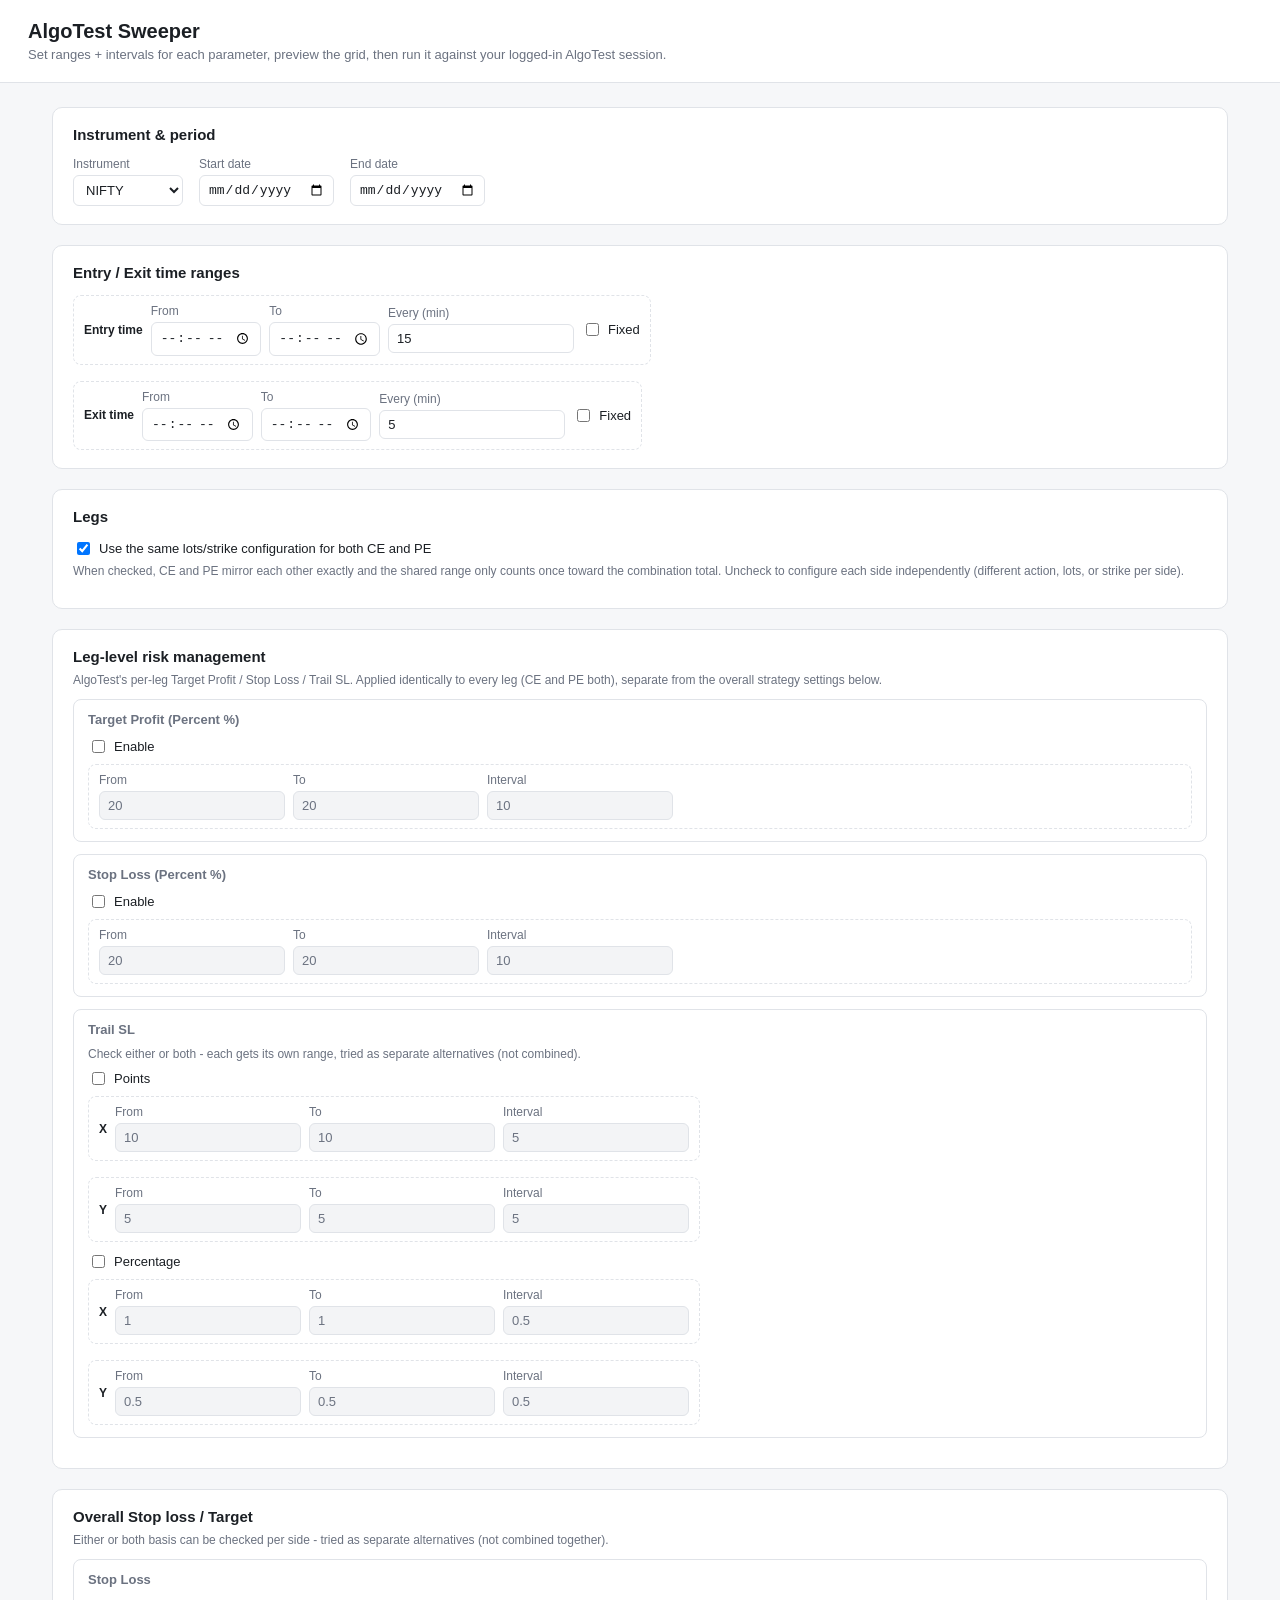
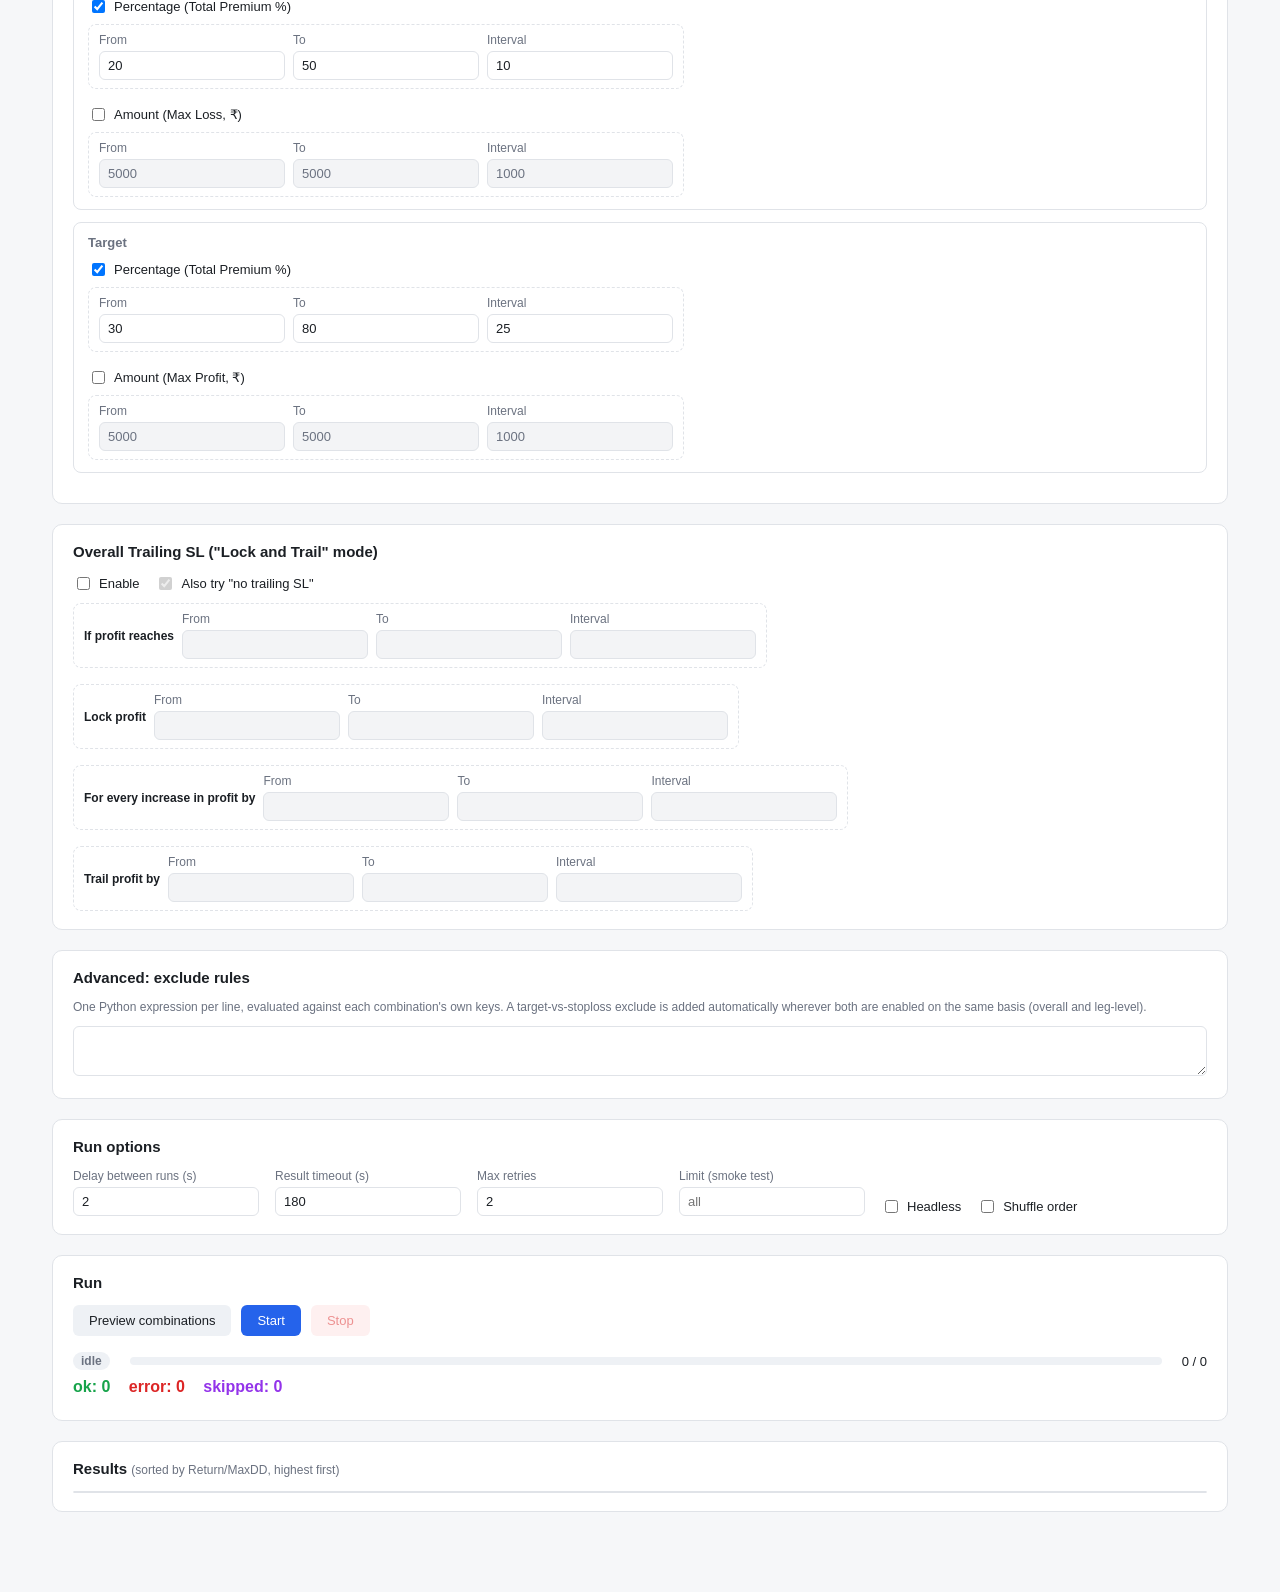
==== commit 30ddbe84: "Grey out disabled range fields; add amount basis for overall stop loss/target - Every "enable" check" ====
--- a/src/web/static/index.html
+++ b/src/web/static/index.html
@@ -281,18 +281,50 @@
 
   <section class="card">
     <h2>Overall Stop loss / Target</h2>
-    <div class="row">
-      <div class="range-group">
-        <label class="checkbox-row"><input type="checkbox" id="stoploss_enabled"> Stop loss (Total Premium %)</label>
-        <div class="field"><label>From</label><input type="number" id="stoploss_min"></div>
-        <div class="field"><label>To</label><input type="number" id="stoploss_max"></div>
-        <div class="field"><label>Interval</label><input type="number" id="stoploss_step"></div>
-      </div>
-      <div class="range-group">
-        <label class="checkbox-row"><input type="checkbox" id="target_enabled"> Target (Total Premium %)</label>
-        <div class="field"><label>From</label><input type="number" id="target_min"></div>
-        <div class="field"><label>To</label><input type="number" id="target_max"></div>
-        <div class="field"><label>Interval</label><input type="number" id="target_step"></div>
+    <p style="font-size:12px;color:var(--muted);margin-top:-6px;">
+      Either or both basis can be checked per side - tried as separate alternatives
+      (not combined together).
+    </p>
+    <div class="subsection">
+      <h3>Stop Loss</h3>
+      <div class="row">
+        <div>
+          <label class="checkbox-row" style="margin-bottom:8px;"><input type="checkbox" id="stoploss_use_percentage" checked> Percentage (Total Premium %)</label>
+          <div class="range-group">
+            <div class="field"><label>From</label><input type="number" id="stoploss_pct_min" value="20"></div>
+            <div class="field"><label>To</label><input type="number" id="stoploss_pct_max" value="50"></div>
+            <div class="field"><label>Interval</label><input type="number" id="stoploss_pct_step" value="10"></div>
+          </div>
+        </div>
+        <div>
+          <label class="checkbox-row" style="margin-bottom:8px;"><input type="checkbox" id="stoploss_use_amount"> Amount (Max Loss, ₹)</label>
+          <div class="range-group">
+            <div class="field"><label>From</label><input type="number" id="stoploss_amt_min" value="5000"></div>
+            <div class="field"><label>To</label><input type="number" id="stoploss_amt_max" value="5000"></div>
+            <div class="field"><label>Interval</label><input type="number" id="stoploss_amt_step" value="1000"></div>
+          </div>
+        </div>
+      </div>
+    </div>
+    <div class="subsection">
+      <h3>Target</h3>
+      <div class="row">
+        <div>
+          <label class="checkbox-row" style="margin-bottom:8px;"><input type="checkbox" id="target_use_percentage" checked> Percentage (Total Premium %)</label>
+          <div class="range-group">
+            <div class="field"><label>From</label><input type="number" id="target_pct_min" value="30"></div>
+            <div class="field"><label>To</label><input type="number" id="target_pct_max" value="80"></div>
+            <div class="field"><label>Interval</label><input type="number" id="target_pct_step" value="25"></div>
+          </div>
+        </div>
+        <div>
+          <label class="checkbox-row" style="margin-bottom:8px;"><input type="checkbox" id="target_use_amount"> Amount (Max Profit, ₹)</label>
+          <div class="range-group">
+            <div class="field"><label>From</label><input type="number" id="target_amt_min" value="5000"></div>
+            <div class="field"><label>To</label><input type="number" id="target_amt_max" value="5000"></div>
+            <div class="field"><label>Interval</label><input type="number" id="target_amt_step" value="1000"></div>
+          </div>
+        </div>
       </div>
     </div>
   </section>
@@ -335,9 +367,9 @@
     <h2>Advanced: exclude rules</h2>
     <div class="exclude-box">
       <p style="font-size:12px;color:var(--muted);margin-top:0;">
-        One Python expression per line, evaluated against each combination's own keys
-        (target_pct <= stoploss_pct is added automatically when both are enabled, same
-        for the leg-level target/stoploss).
+        One Python expression per line, evaluated against each combination's own keys.
+        A target-vs-stoploss exclude is added automatically wherever both are enabled
+        on the same basis (overall and leg-level).
       </p>
       <textarea id="exclude"></textarea>
     </div>
@@ -609,10 +641,18 @@
       trail_percentage_x: rangeField("legrisk_trail_percentage_x", {min:1,max:1,step:0.5}),
       trail_percentage_y: rangeField("legrisk_trail_percentage_y", {min:0.5,max:0.5,step:0.5}),
     },
-    stoploss_enabled: document.getElementById("stoploss_enabled").checked,
-    stoploss_pct: rangeField("stoploss", {min:20,max:50,step:10}),
-    target_enabled: document.getElementById("target_enabled").checked,
-    target_pct: rangeField("target", {min:30,max:80,step:25}),
+    overall_stoploss: {
+      use_percentage: document.getElementById("stoploss_use_percentage").checked,
+      percentage_range: rangeField("stoploss_pct", {min:20,max:50,step:10}),
+      use_amount: document.getElementById("stoploss_use_amount").checked,
+      amount_range: rangeField("stoploss_amt", {min:5000,max:5000,step:1000}),
+    },
+    overall_target: {
+      use_percentage: document.getElementById("target_use_percentage").checked,
+      percentage_range: rangeField("target_pct", {min:30,max:80,step:25}),
+      use_amount: document.getElementById("target_use_amount").checked,
+      amount_range: rangeField("target_amt", {min:5000,max:5000,step:1000}),
+    },
     trail_sl_enabled: document.getElementById("trail_sl_enabled").checked,
     trail_sl_include_none: document.getElementById("trail_sl_include_none").checked,
     trail_sl_x: rangeField("trail_x", {min:20,max:20,step:5}),
@@ -667,10 +707,14 @@
   setRangeField("legrisk_trail_percentage_x", lr.trail_percentage_x);
   setRangeField("legrisk_trail_percentage_y", lr.trail_percentage_y);
 
-  document.getElementById("stoploss_enabled").checked = cfg.stoploss_enabled;
-  setRangeField("stoploss", cfg.stoploss_pct);
-  document.getElementById("target_enabled").checked = cfg.target_enabled;
-  setRangeField("target", cfg.target_pct);
+  document.getElementById("stoploss_use_percentage").checked = cfg.overall_stoploss.use_percentage;
+  setRangeField("stoploss_pct", cfg.overall_stoploss.percentage_range);
+  document.getElementById("stoploss_use_amount").checked = cfg.overall_stoploss.use_amount;
+  setRangeField("stoploss_amt", cfg.overall_stoploss.amount_range);
+  document.getElementById("target_use_percentage").checked = cfg.overall_target.use_percentage;
+  setRangeField("target_pct", cfg.overall_target.percentage_range);
+  document.getElementById("target_use_amount").checked = cfg.overall_target.use_amount;
+  setRangeField("target_amt", cfg.overall_target.amount_range);
   document.getElementById("trail_sl_enabled").checked = cfg.trail_sl_enabled;
   document.getElementById("trail_sl_include_none").checked = cfg.trail_sl_include_none;
   setRangeField("trail_x", cfg.trail_sl_x);
@@ -684,7 +728,46 @@
   document.getElementById("headless").checked = cfg.headless;
   document.getElementById("result_timeout").value = cfg.result_timeout;
   document.getElementById("max_retries").value = cfg.max_retries;
-}
+
+  syncAllEnableStates();
+}
+
+// --- Grey out range fields whose "enable" checkbox is unchecked, so it's obvious
+// at a glance which dimensions are actually part of the sweep. ---
+
+const ENABLE_BINDINGS = [
+  {checkbox: "stoploss_use_percentage", prefixes: ["stoploss_pct"], extra: []},
+  {checkbox: "stoploss_use_amount", prefixes: ["stoploss_amt"], extra: []},
+  {checkbox: "target_use_percentage", prefixes: ["target_pct"], extra: []},
+  {checkbox: "target_use_amount", prefixes: ["target_amt"], extra: []},
+  {checkbox: "trail_sl_enabled", prefixes: ["trail_x", "trail_y", "trail_step", "trail_trail_by"], extra: ["trail_sl_include_none"]},
+  {checkbox: "legrisk_target_enabled", prefixes: ["legrisk_target"], extra: []},
+  {checkbox: "legrisk_stoploss_enabled", prefixes: ["legrisk_stoploss"], extra: []},
+  {checkbox: "legrisk_trail_points_enabled", prefixes: ["legrisk_trail_points_x", "legrisk_trail_points_y"], extra: []},
+  {checkbox: "legrisk_trail_percentage_enabled", prefixes: ["legrisk_trail_percentage_x", "legrisk_trail_percentage_y"], extra: []},
+];
+
+function syncEnableBinding(b) {
+  const enabled = document.getElementById(b.checkbox).checked;
+  b.prefixes.forEach(p => ["_min", "_max", "_step"].forEach(suffix => {
+    const el = document.getElementById(p + suffix);
+    if (el) el.disabled = !enabled;
+  }));
+  b.extra.forEach(id => { const el = document.getElementById(id); if (el) el.disabled = !enabled; });
+}
+
+function syncAllEnableStates() {
+  ENABLE_BINDINGS.forEach(syncEnableBinding);
+}
+
+function initEnableBindings() {
+  ENABLE_BINDINGS.forEach(b => {
+    document.getElementById(b.checkbox).addEventListener("change", () => syncEnableBinding(b));
+  });
+  syncAllEnableStates();
+}
+
+initEnableBindings();
 
 async function loadConfig() {
   const res = await fetch("/api/config");
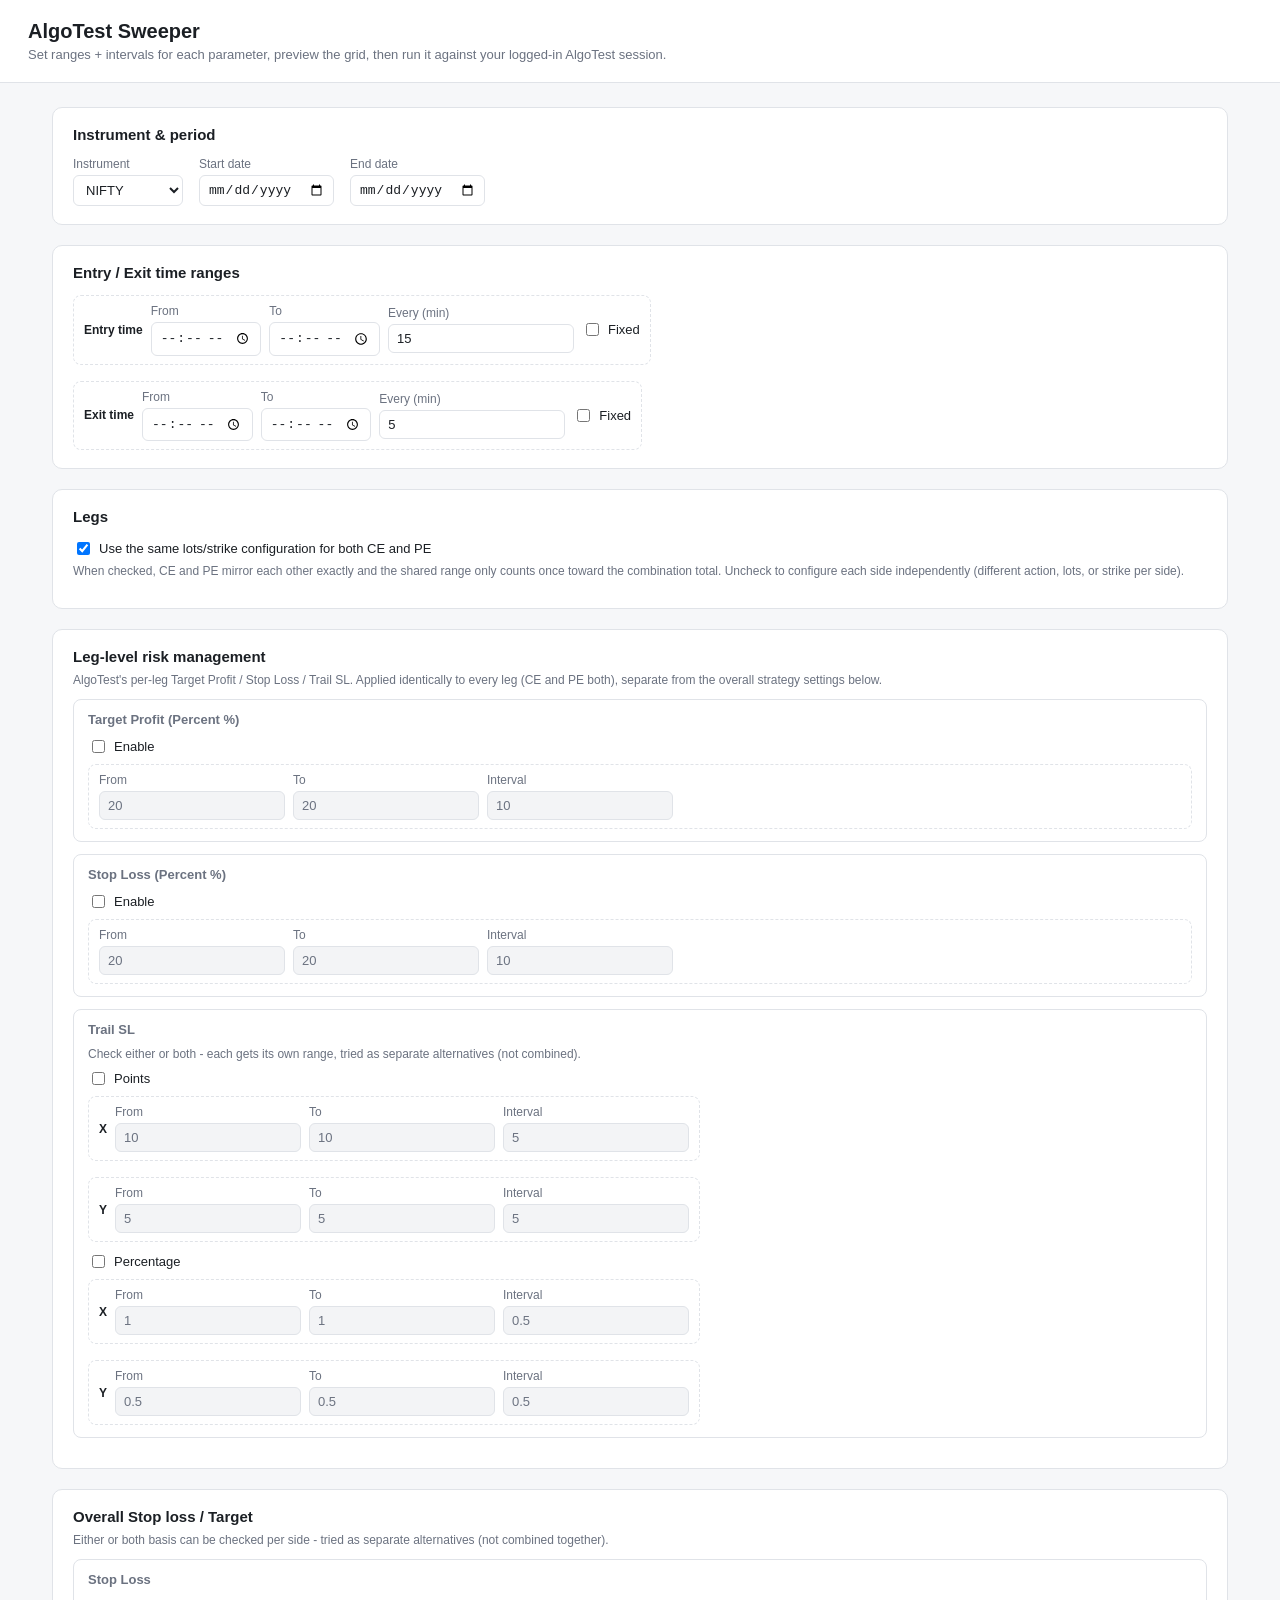
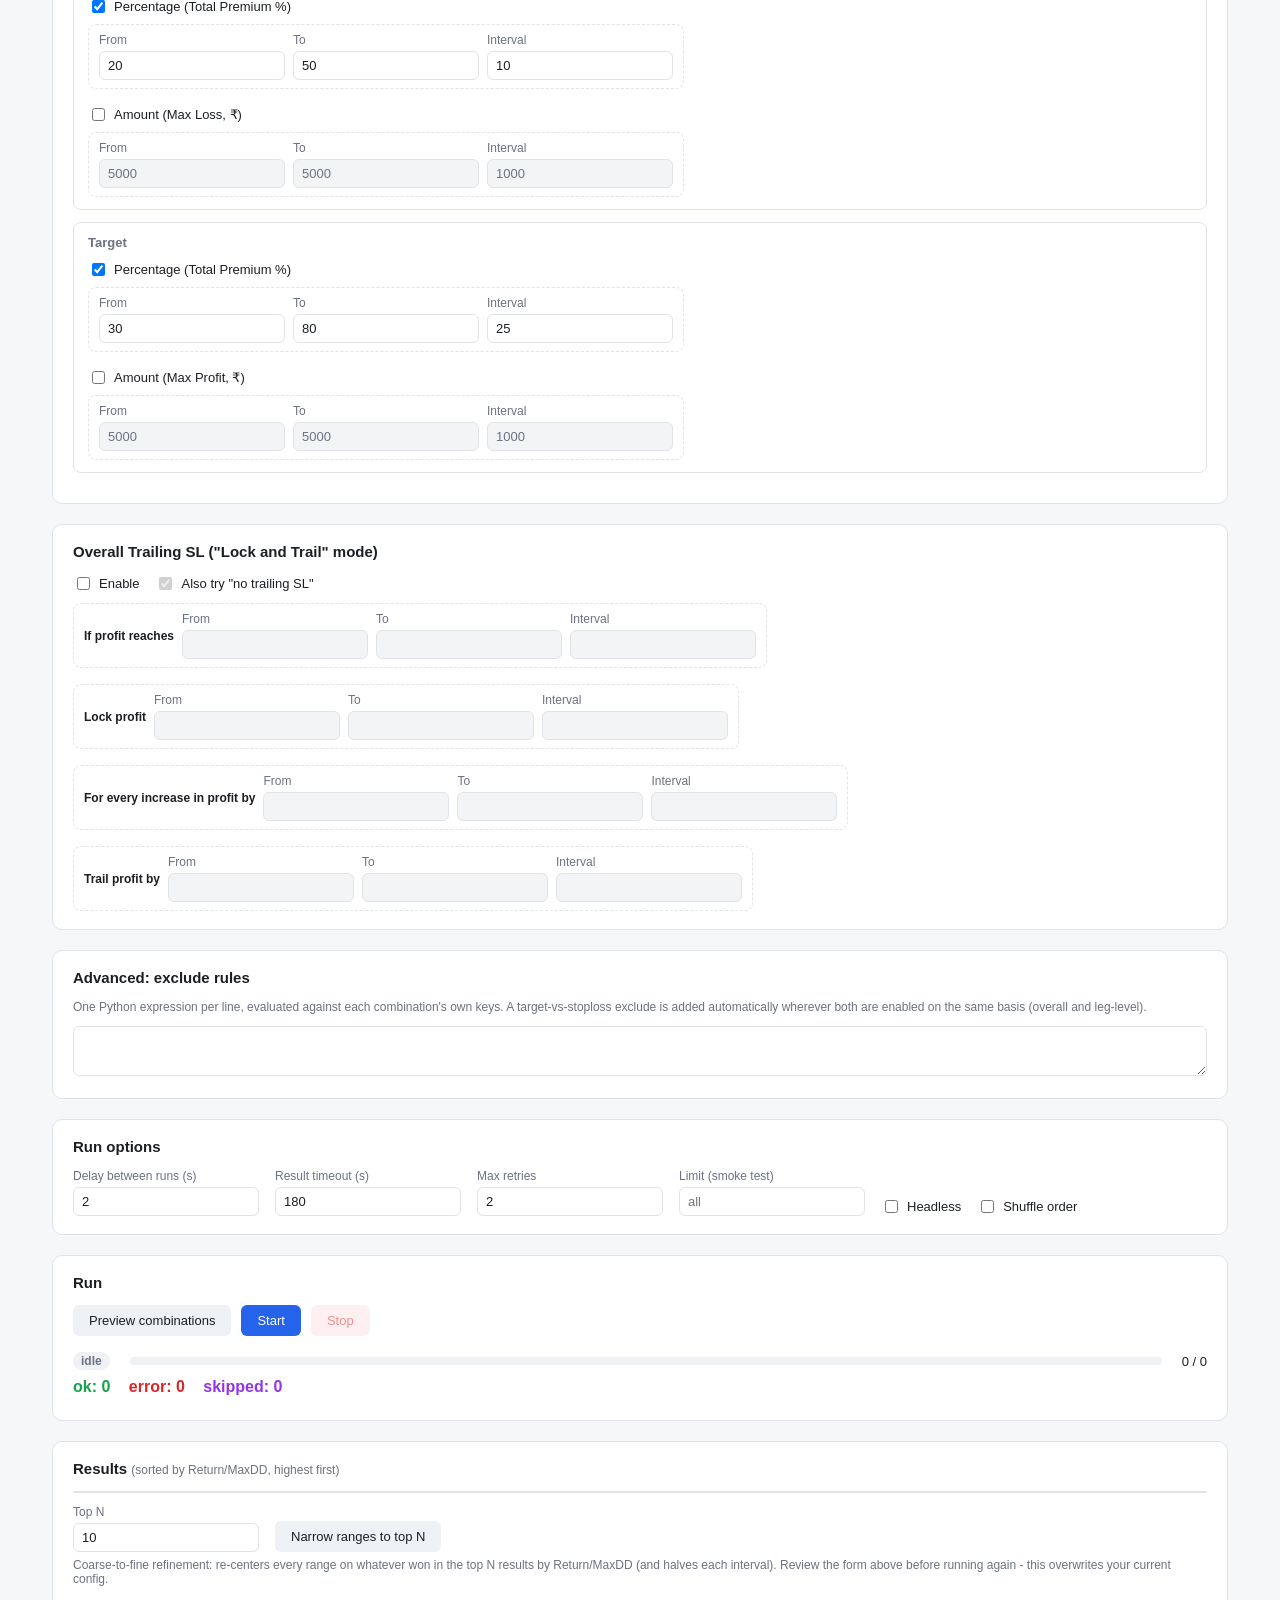
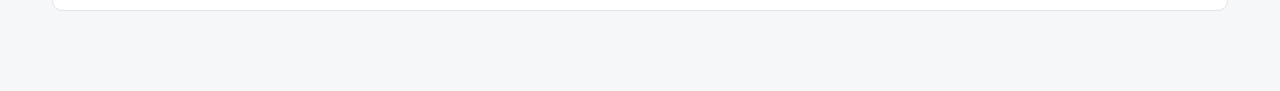
==== commit 922e8822: "Add coarse-to-fine auto-narrow: re-center ranges on the best RMDD results New "Narrow ranges to top " ====
--- a/src/web/static/index.html
+++ b/src/web/static/index.html
@@ -416,6 +416,16 @@
     <div class="table-scroll">
       <table id="resultsTable"><thead></thead><tbody></tbody></table>
     </div>
+    <div class="row" style="margin-top:12px;">
+      <div class="field"><label>Top N</label><input type="number" id="narrowTopN" value="10" min="1"></div>
+      <button class="secondary" onclick="narrowToTop()">Narrow ranges to top N</button>
+    </div>
+    <p style="font-size:12px;color:var(--muted);margin:6px 0 0;">
+      Coarse-to-fine refinement: re-centers every range on whatever won in the top N
+      results by Return/MaxDD (and halves each interval). Review the form above before
+      running again - this overwrites your current config.
+    </p>
+    <div id="narrowOutput" style="font-size:12px;color:var(--muted);margin-top:6px;"></div>
   </section>
 
 </main>
@@ -775,11 +785,21 @@
   applyConfig(cfg);
 }
 
+async function errorDetail(res) {
+  try {
+    const data = await res.json();
+    return data.detail || JSON.stringify(data);
+  } catch {
+    return await res.text();
+  }
+}
+
 async function preview() {
   const cfg = collectConfig();
+  document.getElementById("previewOutput").textContent = "Checking...";
   const res = await fetch("/api/dry-run", {method: "POST", headers: {"Content-Type": "application/json"}, body: JSON.stringify(cfg)});
   if (!res.ok) {
-    document.getElementById("previewOutput").textContent = "Error: " + await res.text();
+    document.getElementById("previewOutput").textContent = "Error: " + await errorDetail(res);
     return;
   }
   const data = await res.json();
@@ -789,13 +809,28 @@
 
 async function startRun() {
   const cfg = collectConfig();
+  document.getElementById("statusMessage").textContent = "Starting...";
   const res = await fetch("/api/run", {method: "POST", headers: {"Content-Type": "application/json"}, body: JSON.stringify(cfg)});
   if (!res.ok) {
-    document.getElementById("statusMessage").textContent = "Error: " + await res.text();
+    document.getElementById("statusMessage").textContent = "Error: " + await errorDetail(res);
     return;
   }
   document.getElementById("statusMessage").textContent = "";
   startPolling();
+}
+
+async function narrowToTop() {
+  const topN = parseInt(document.getElementById("narrowTopN").value || "10");
+  const out = document.getElementById("narrowOutput");
+  out.textContent = "Narrowing...";
+  const res = await fetch(`/api/narrow?top_n=${topN}`, {method: "POST"});
+  if (!res.ok) {
+    out.textContent = "Error: " + await errorDetail(res);
+    return;
+  }
+  const cfg = await res.json();
+  applyConfig(cfg);
+  out.textContent = `Ranges narrowed around your top ${topN} result(s) by Return/MaxDD. Review the form above, then Preview/Start again.`;
 }
 
 async function stopRun() {
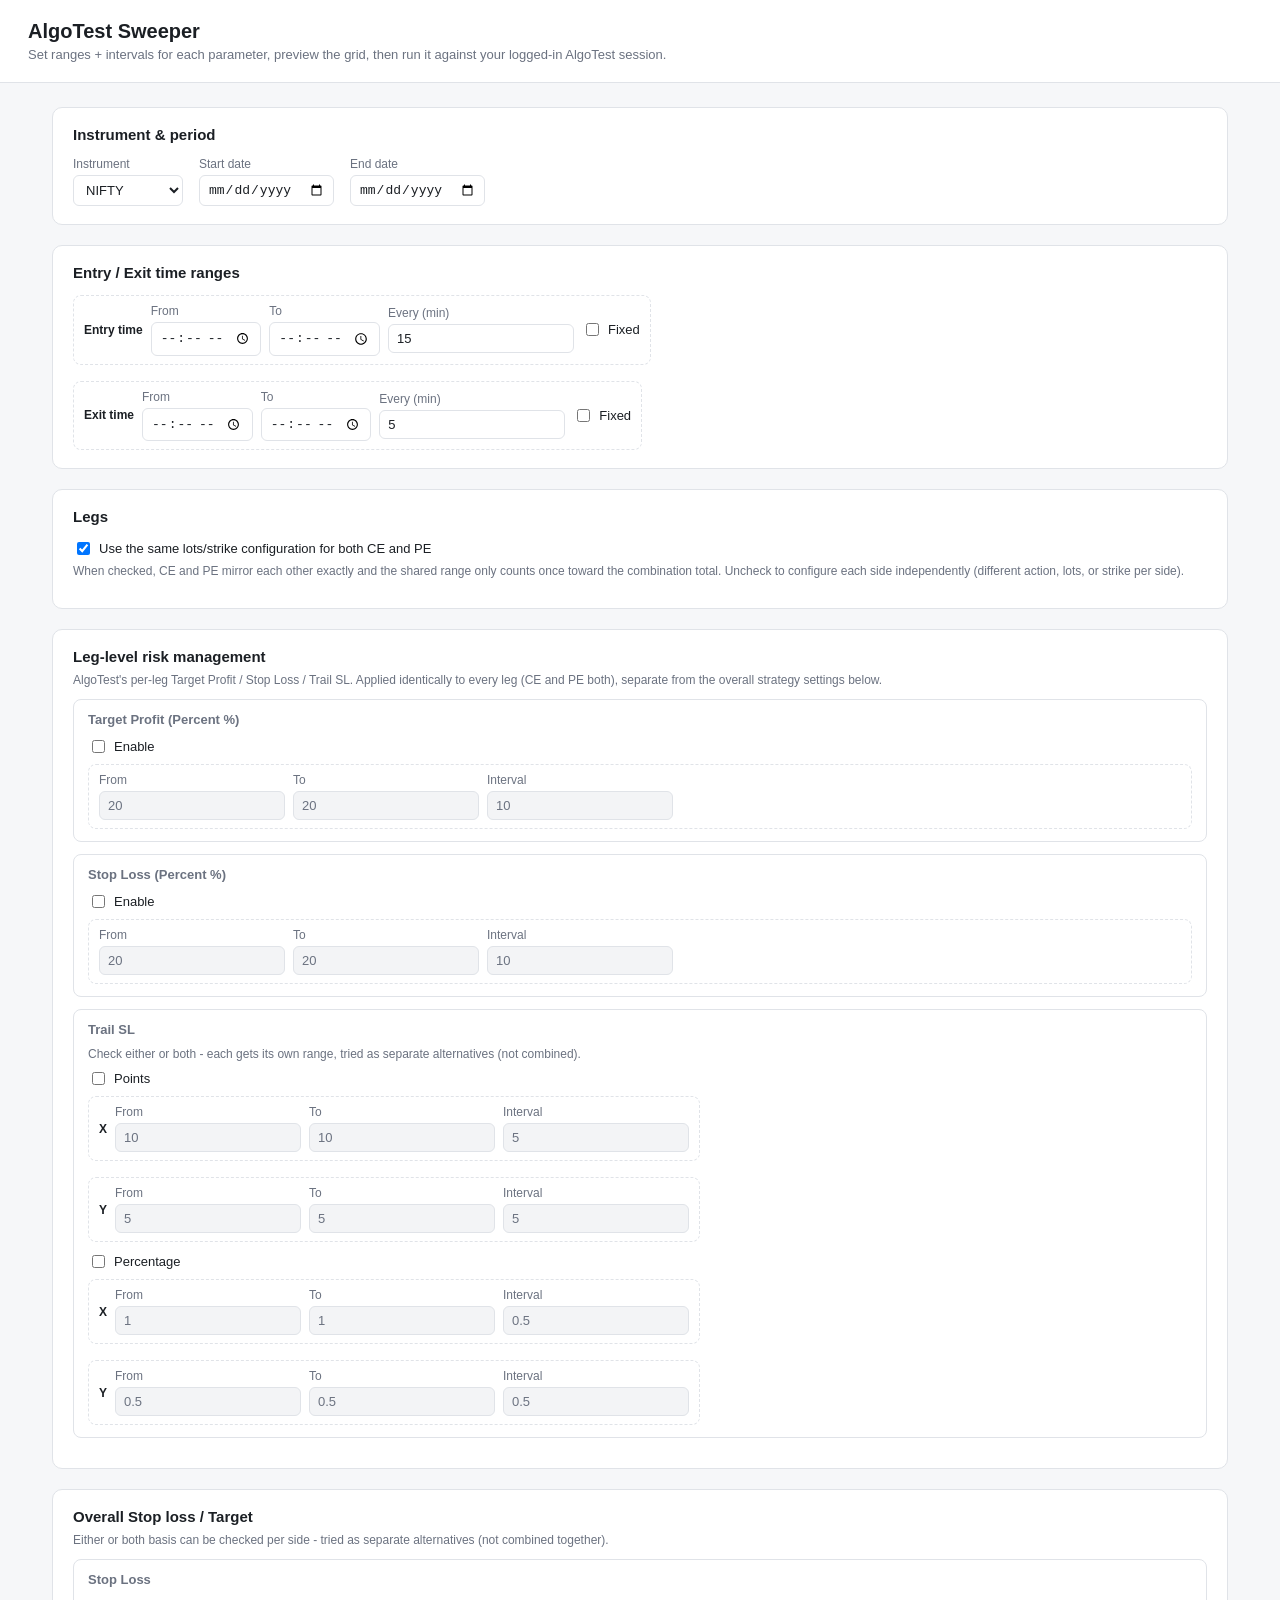
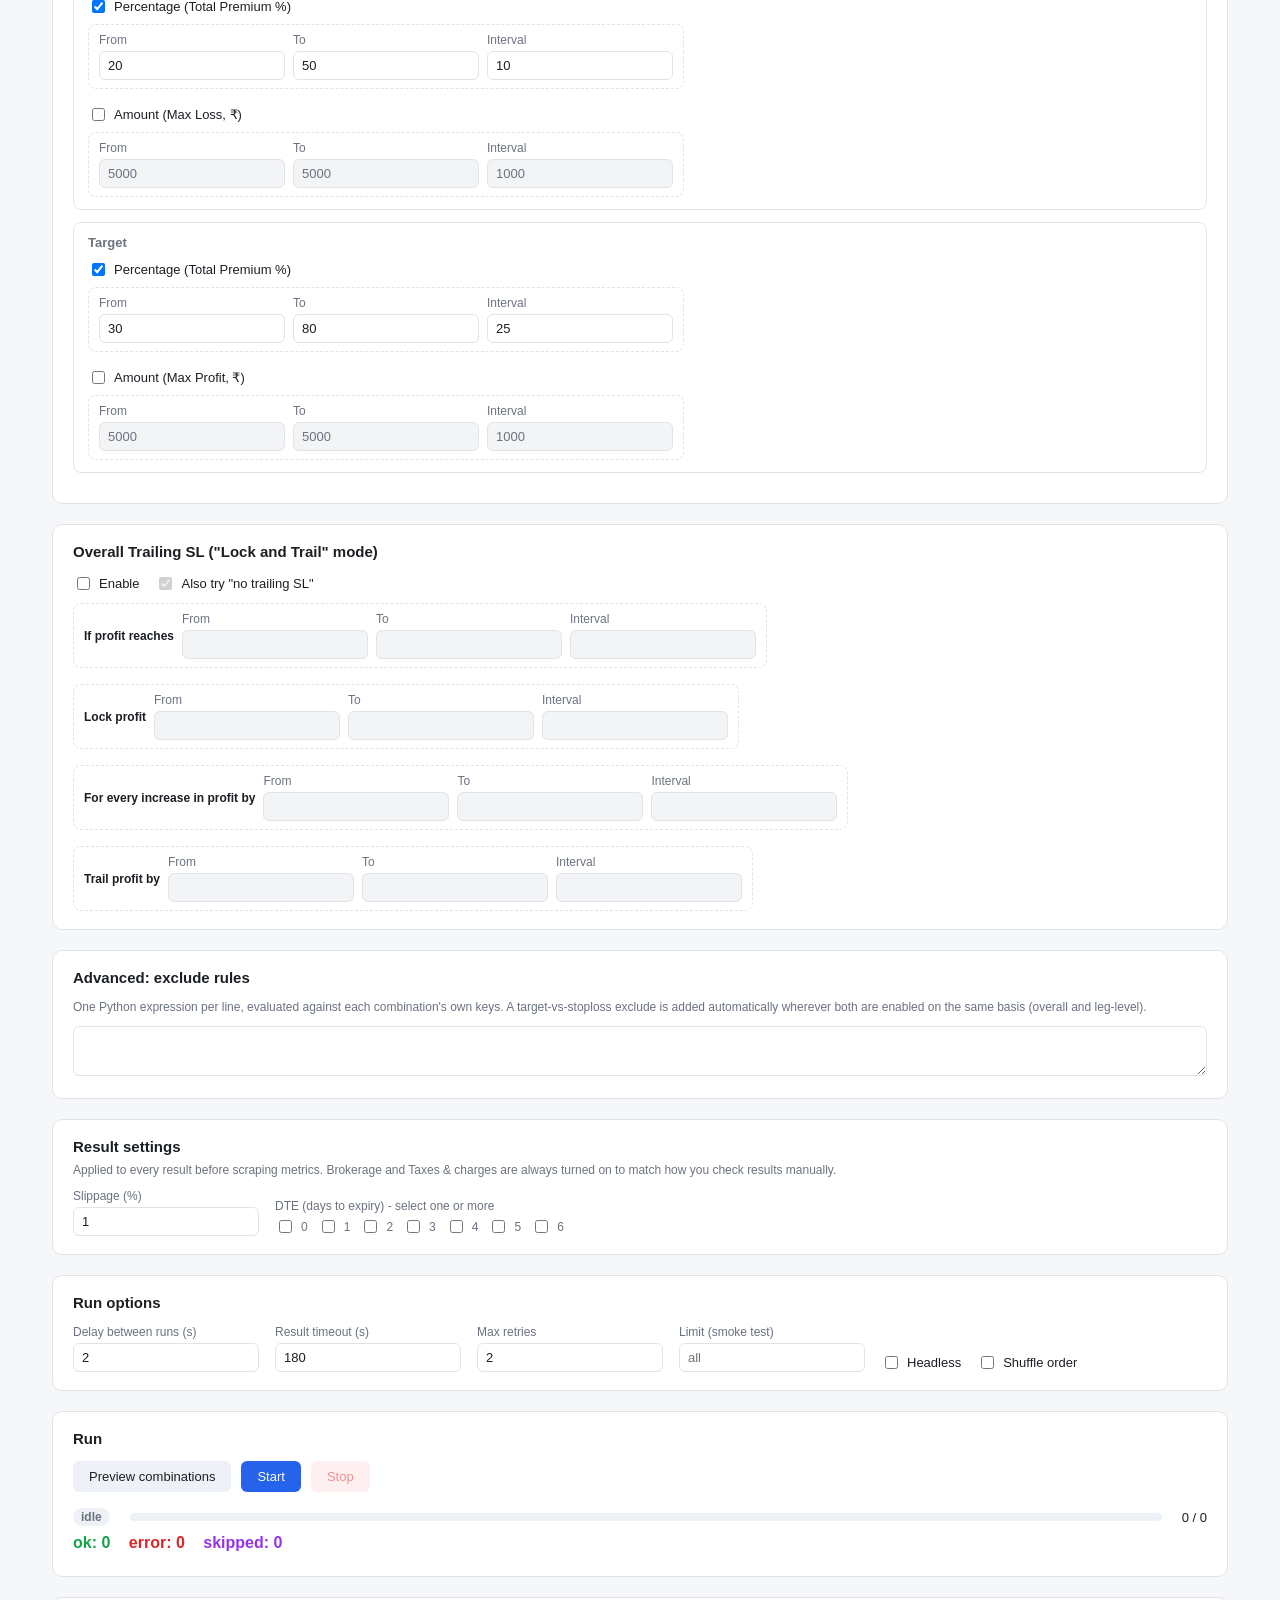
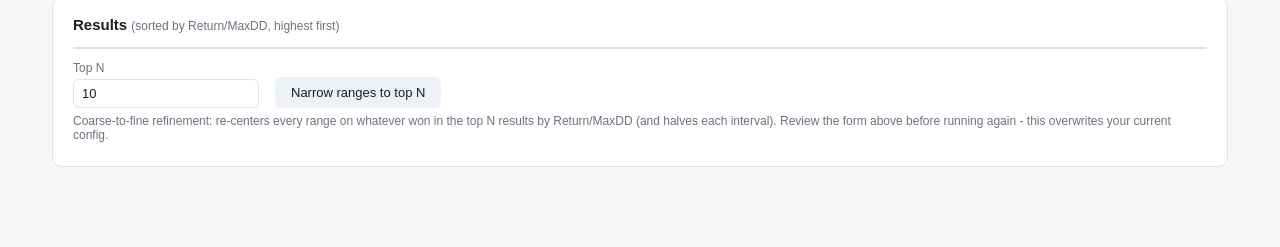
==== commit b09c39f8: "Apply brokerage/taxes/slippage recalculation and DTE filter before scraping New results-panel step, " ====
--- a/src/web/static/index.html
+++ b/src/web/static/index.html
@@ -372,6 +372,21 @@
         on the same basis (overall and leg-level).
       </p>
       <textarea id="exclude"></textarea>
+    </div>
+  </section>
+
+  <section class="card">
+    <h2>Result settings</h2>
+    <p style="font-size:12px;color:var(--muted);margin-top:-6px;">
+      Applied to every result before scraping metrics. Brokerage and Taxes & charges
+      are always turned on to match how you check results manually.
+    </p>
+    <div class="row">
+      <div class="field"><label>Slippage (%)</label><input type="number" id="slippage_pct" value="1" step="0.1"></div>
+      <div class="field wide">
+        <label>DTE (days to expiry) - select one or more</label>
+        <div class="row" id="dteCheckboxes" style="gap:10px;"></div>
+      </div>
     </div>
   </section>
 
@@ -672,11 +687,20 @@
     exclude: document.getElementById("exclude").value.split("\n").map(s => s.trim()).filter(Boolean),
     limit: document.getElementById("limit").value ? parseInt(document.getElementById("limit").value) : null,
     shuffle: document.getElementById("shuffle").checked,
+    slippage_pct: parseFloat(document.getElementById("slippage_pct").value || "1"),
+    dte_values: Array.from(document.querySelectorAll('#dteCheckboxes input:checked')).map(el => parseInt(el.value)),
     delay: parseFloat(document.getElementById("delay").value || "2"),
     headless: document.getElementById("headless").checked,
     result_timeout: parseInt(document.getElementById("result_timeout").value || "180"),
     max_retries: parseInt(document.getElementById("max_retries").value || "2"),
   };
+}
+
+function buildDteCheckboxes() {
+  const container = document.getElementById("dteCheckboxes");
+  container.innerHTML = Array.from({length: 7}, (_, v) => `
+    <label class="checkbox-row"><input type="checkbox" value="${v}"> ${v}</label>
+  `).join("");
 }
 
 function applyConfig(cfg) {
@@ -732,6 +756,11 @@
   setRangeField("trail_step", cfg.trail_sl_step);
   setRangeField("trail_trail_by", cfg.trail_sl_trail_by);
   document.getElementById("exclude").value = (cfg.exclude || []).join("\n");
+  document.getElementById("slippage_pct").value = cfg.slippage_pct;
+  const dteWanted = new Set(cfg.dte_values || [0]);
+  document.querySelectorAll("#dteCheckboxes input").forEach(el => {
+    el.checked = dteWanted.has(parseInt(el.value));
+  });
   document.getElementById("limit").value = cfg.limit ?? "";
   document.getElementById("shuffle").checked = cfg.shuffle;
   document.getElementById("delay").value = cfg.delay;
@@ -777,6 +806,7 @@
   syncAllEnableStates();
 }
 
+buildDteCheckboxes();
 initEnableBindings();
 
 async function loadConfig() {
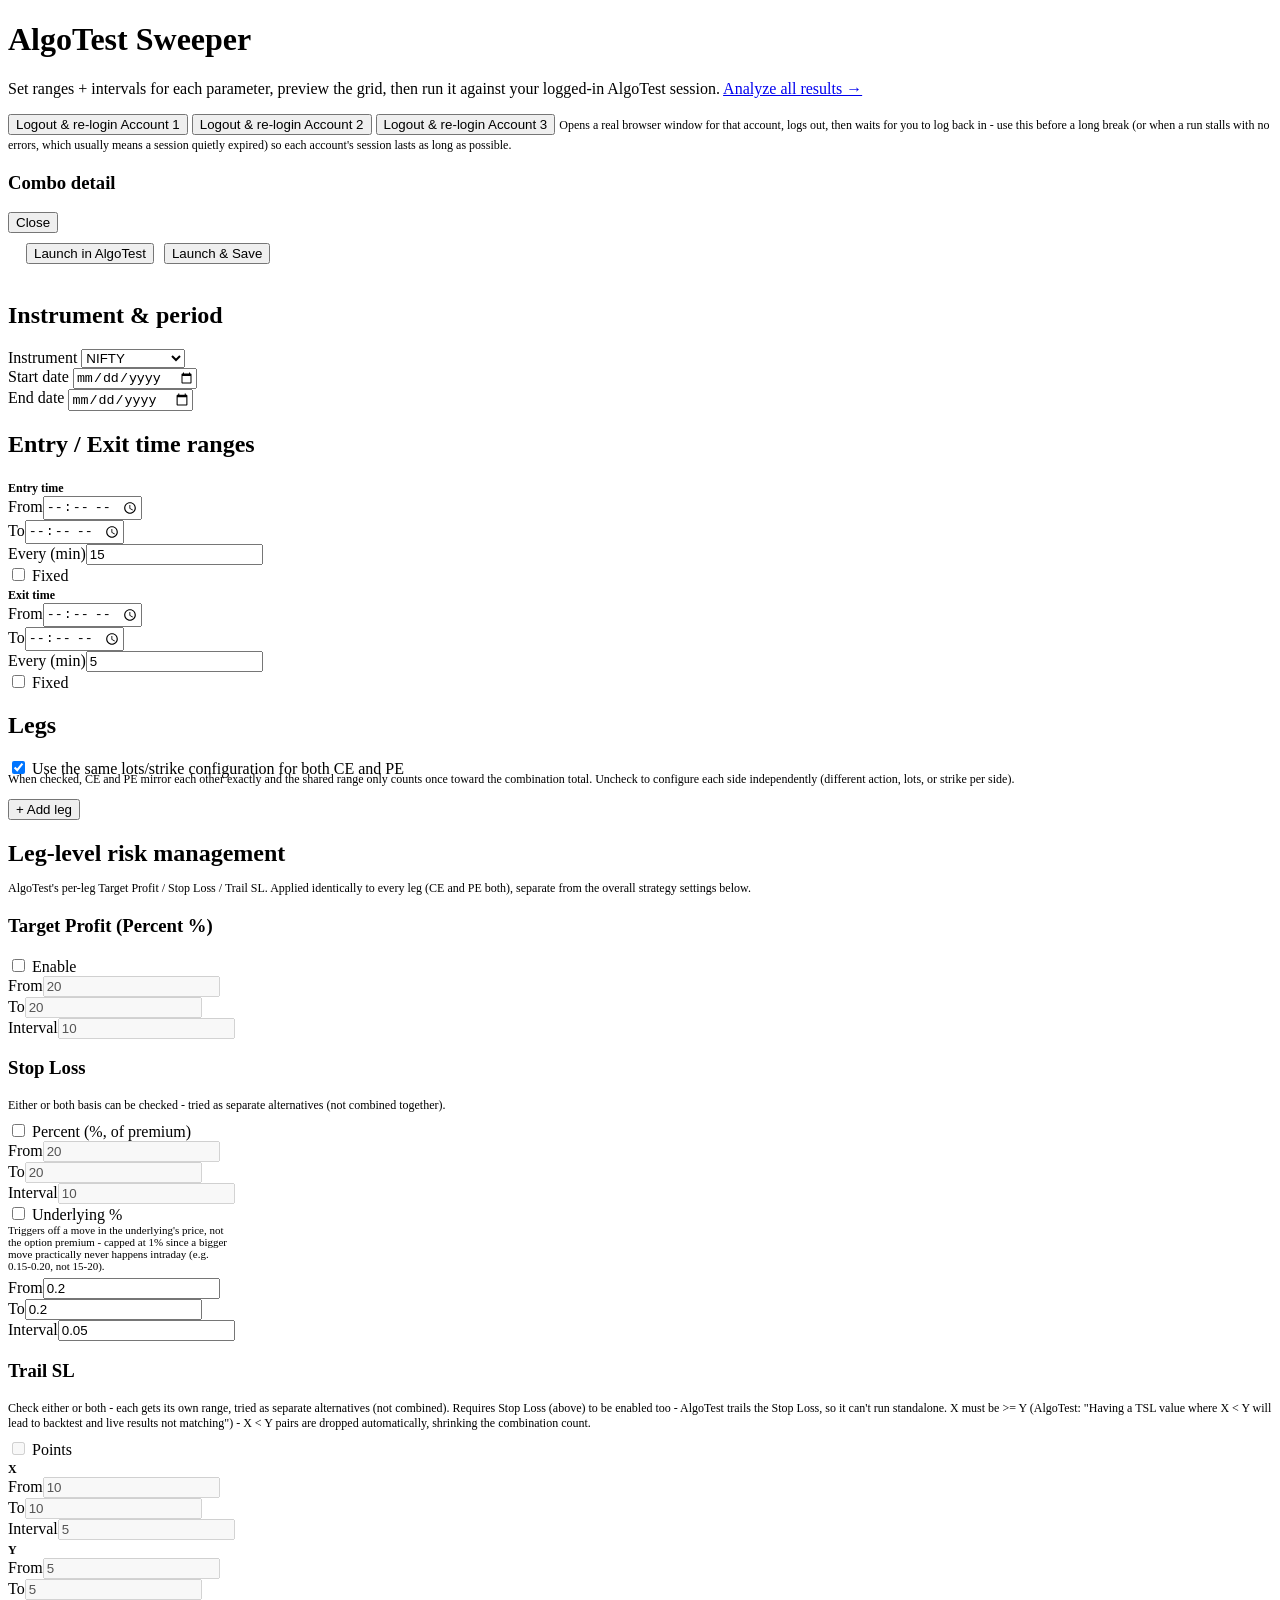
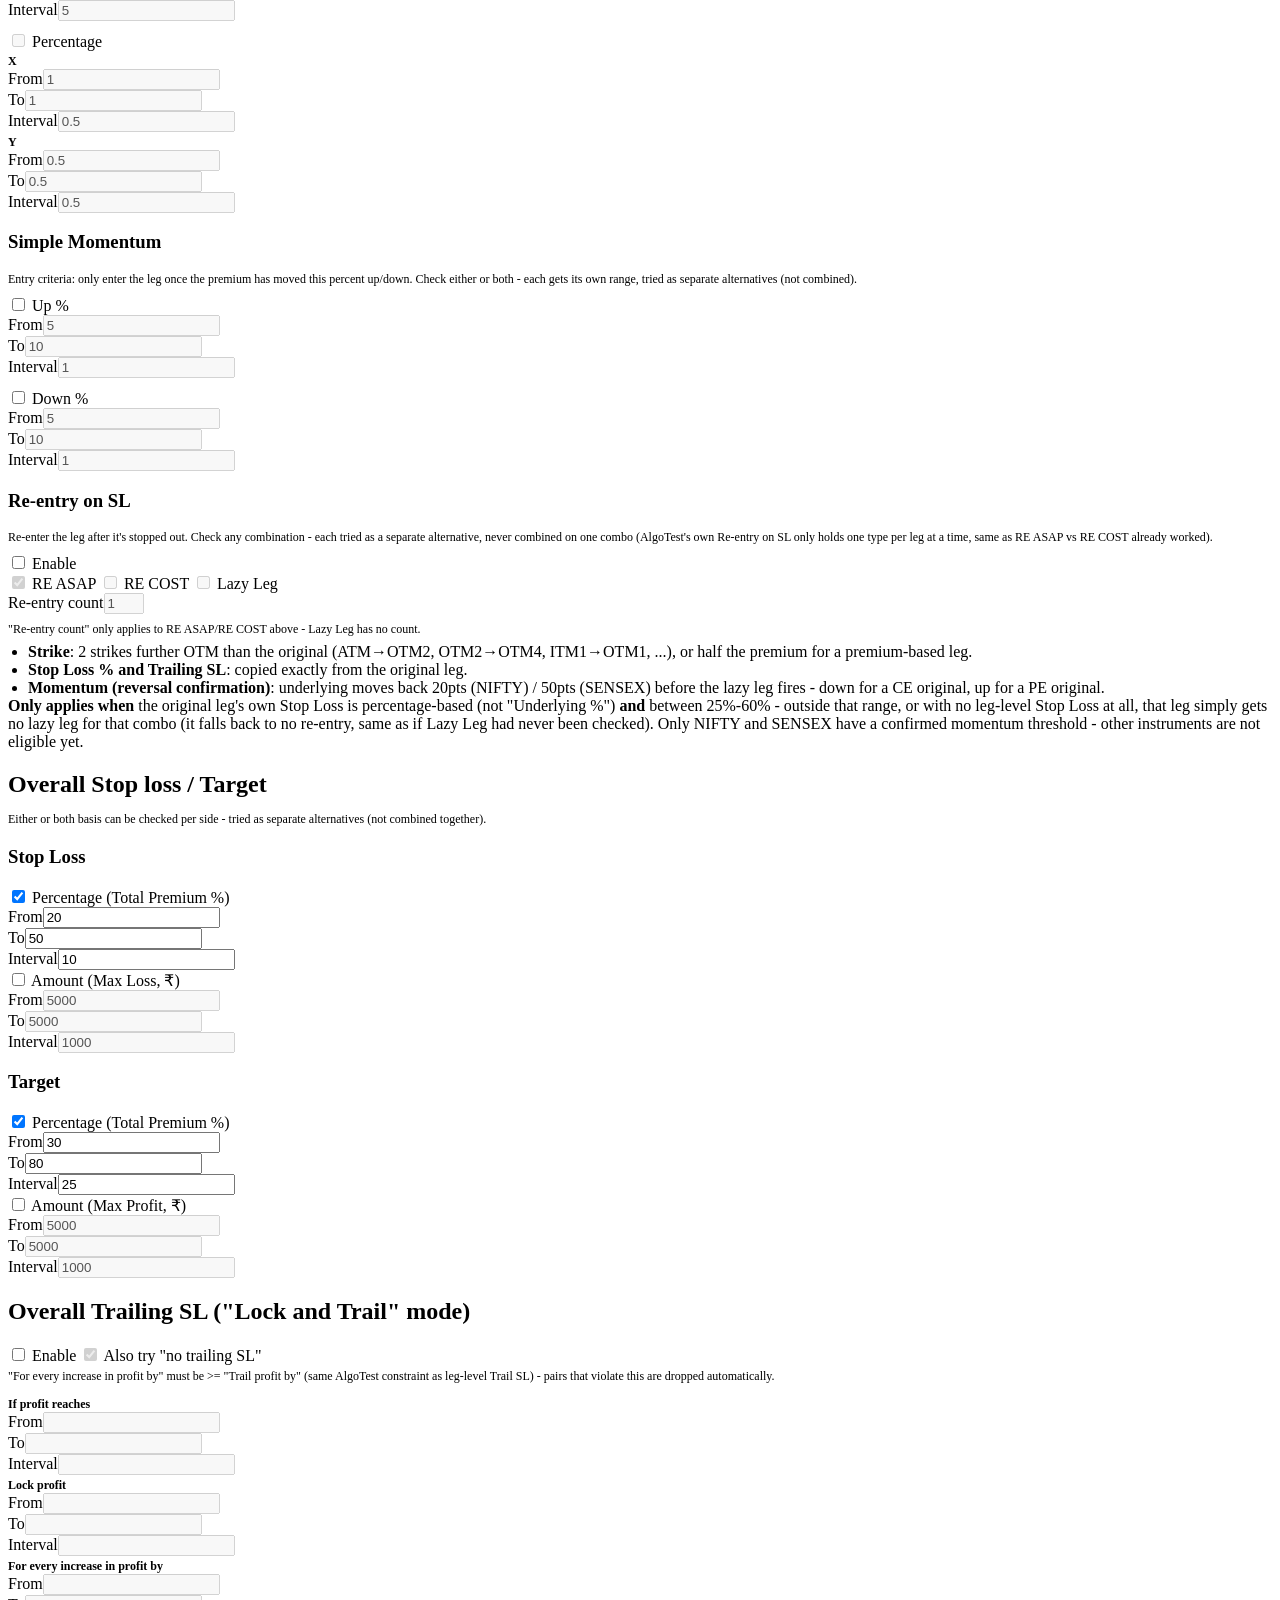
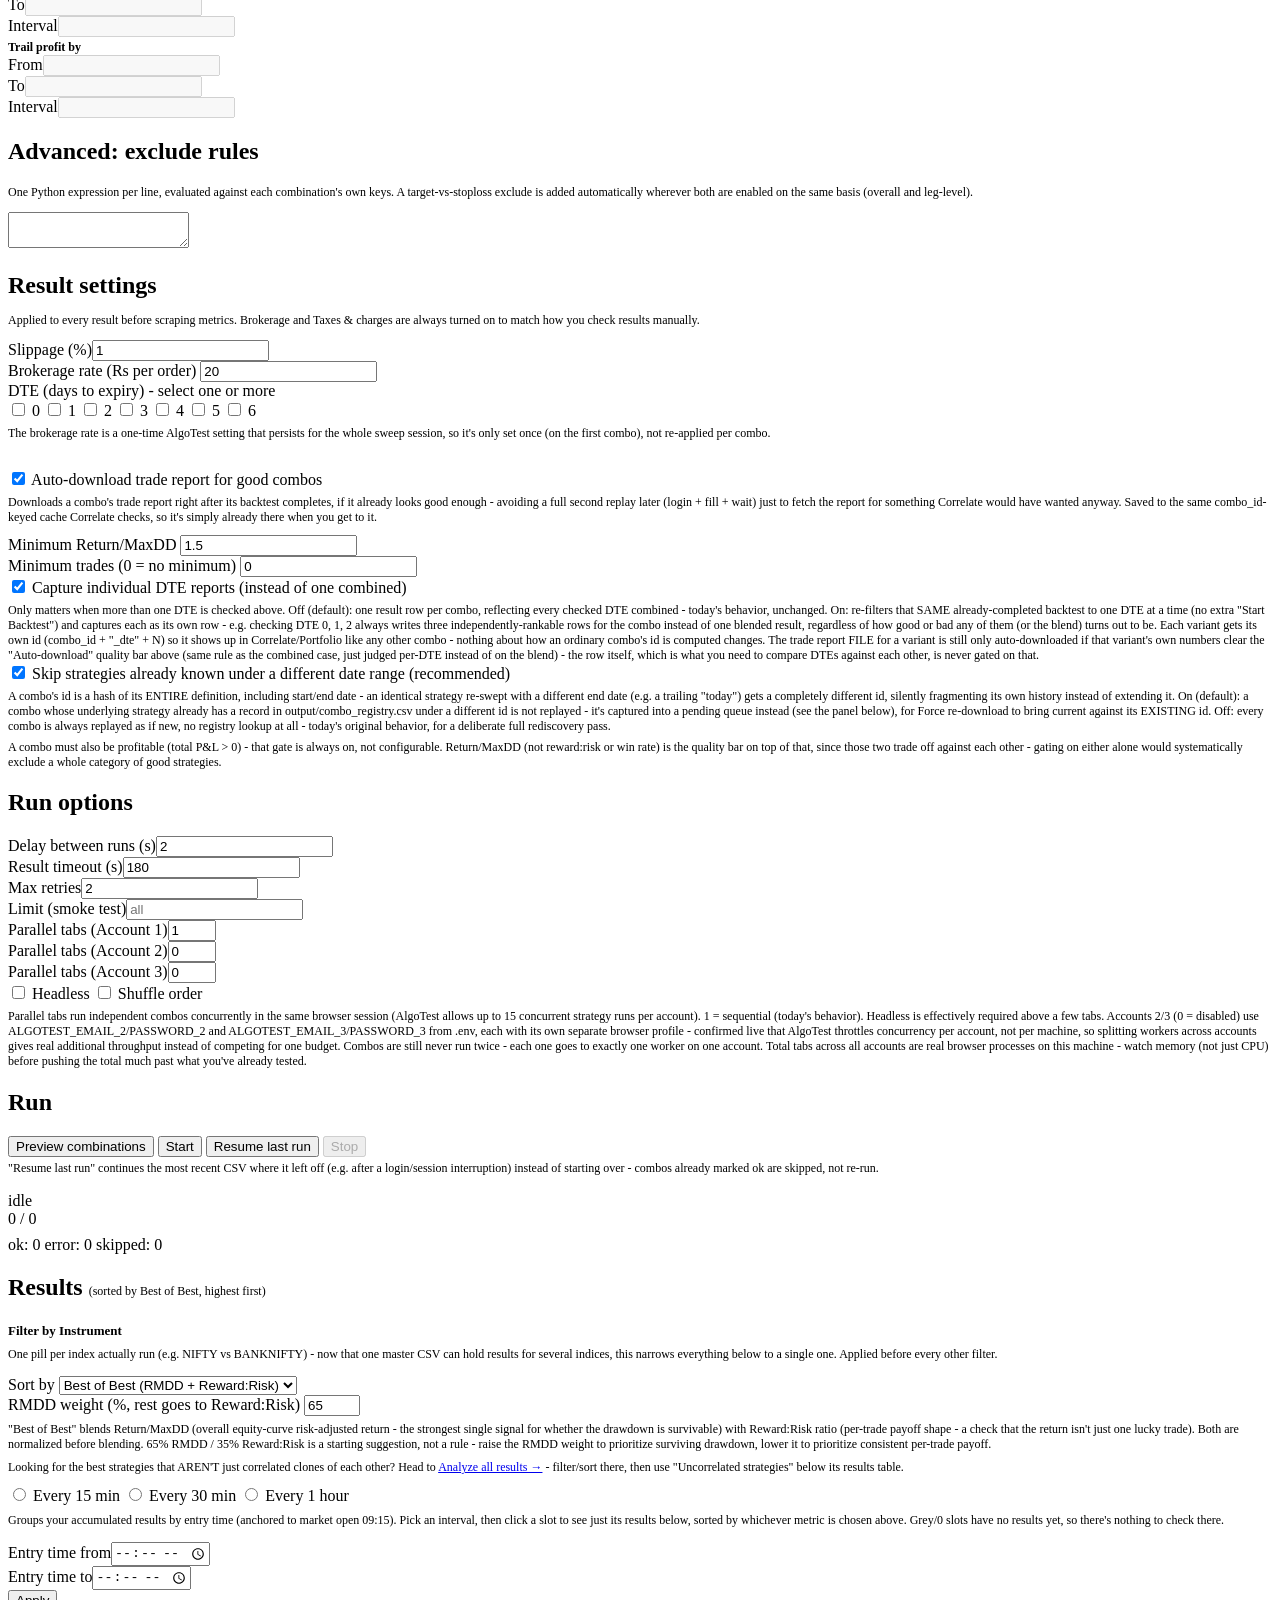
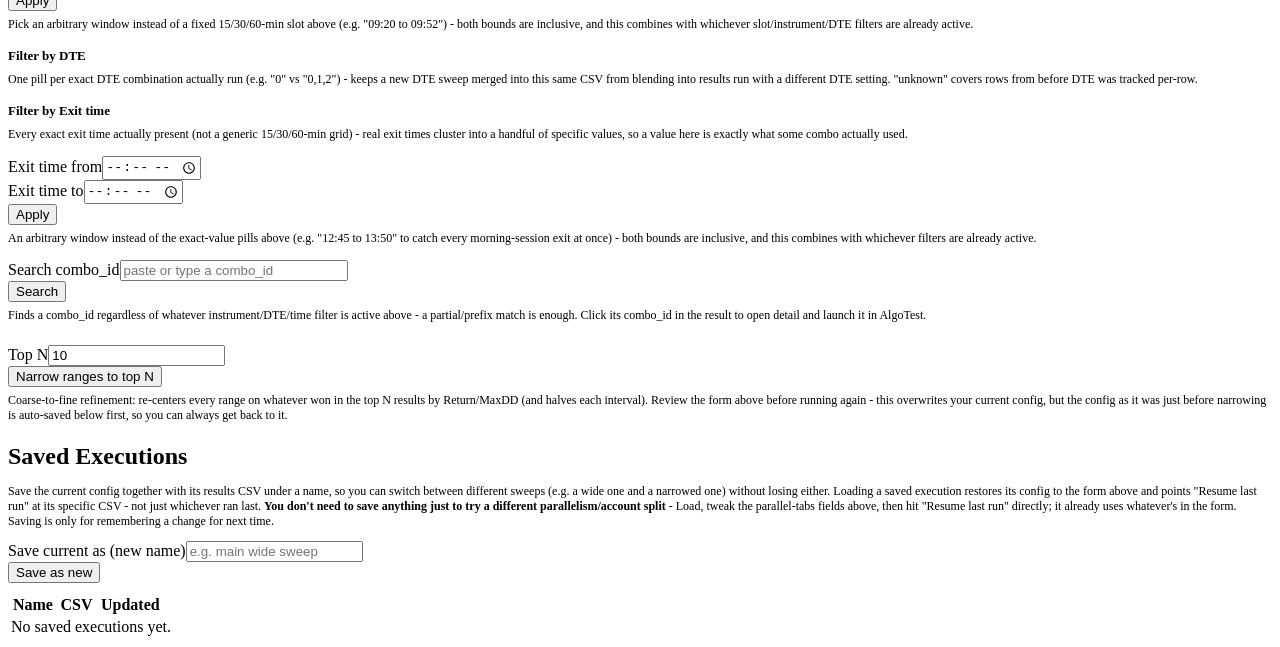
==== commit 37e18ed1: "Add Analyze page, Lazy Leg, CAS subset/regime, portfolio, and doc catch-up Consolidates weeks of unc" ====
--- a/src/web/static/index.html
+++ b/src/web/static/index.html
@@ -3,149 +3,48 @@
 <head>
 <meta charset="utf-8">
 <title>AlgoTest Sweeper</title>
-<style>
-  :root {
-    --bg: #f6f7f9;
-    --card: #ffffff;
-    --border: #e0e3e8;
-    --text: #1b1f24;
-    --muted: #6b7280;
-    --accent: #2563eb;
-    --accent-dark: #1d4ed8;
-    --ok: #16a34a;
-    --error: #dc2626;
-    --skip: #9333ea;
-  }
-  * { box-sizing: border-box; }
-  body {
-    margin: 0;
-    font-family: -apple-system, BlinkMacSystemFont, "Segoe UI", Roboto, sans-serif;
-    background: var(--bg);
-    color: var(--text);
-  }
-  header {
-    padding: 20px 28px;
-    border-bottom: 1px solid var(--border);
-    background: var(--card);
-  }
-  header h1 { margin: 0; font-size: 20px; }
-  header p { margin: 4px 0 0; color: var(--muted); font-size: 13px; }
-  main {
-    max-width: 1600px;
-    width: 95%;
-    margin: 0 auto;
-    padding: 24px 20px 80px;
-    display: flex;
-    flex-direction: column;
-    gap: 20px;
-  }
-  section.card {
-    background: var(--card);
-    border: 1px solid var(--border);
-    border-radius: 10px;
-    padding: 18px 20px;
-  }
-  section.card h2 {
-    margin: 0 0 14px;
-    font-size: 15px;
-    font-weight: 600;
-  }
-  section.card h3 {
-    margin: 0 0 10px;
-    font-size: 13px;
-    font-weight: 600;
-    color: var(--muted);
-  }
-  .row { display: flex; flex-wrap: wrap; gap: 16px; align-items: flex-end; }
-  .field { display: flex; flex-direction: column; gap: 4px; min-width: 110px; }
-  .field label { font-size: 12px; color: var(--muted); }
-  .field.wide { min-width: 220px; }
-  input[type=text], input[type=number], input[type=date], input[type=time], select {
-    padding: 6px 8px;
-    border: 1px solid var(--border);
-    border-radius: 6px;
-    font-size: 13px;
-    background: #fff;
-    color: var(--text);
-  }
-  input:disabled, select:disabled { background: #f3f4f6; color: var(--muted); }
-  select[multiple] { min-height: 110px; }
-  .checkbox-row { display: flex; align-items: center; gap: 6px; font-size: 13px; }
-  .range-group {
-    display: flex;
-    gap: 8px;
-    align-items: center;
-    border: 1px dashed var(--border);
-    border-radius: 8px;
-    padding: 8px 10px;
-  }
-  .range-group .field { min-width: 70px; }
-  .subsection {
-    border: 1px solid var(--border);
-    border-radius: 8px;
-    padding: 12px 14px;
-    margin-bottom: 12px;
-  }
-  .leg {
-    border: 1px solid var(--border);
-    border-radius: 8px;
-    padding: 14px 16px;
-    margin-bottom: 12px;
-    position: relative;
-  }
-  .leg-header { display: flex; justify-content: space-between; align-items: center; margin-bottom: 10px; }
-  .leg-header strong { font-size: 13px; }
-  .strike-mode-body { margin-top: 10px; }
-  .hidden { display: none !important; }
-  button {
-    border: none;
-    border-radius: 6px;
-    padding: 8px 16px;
-    font-size: 13px;
-    cursor: pointer;
-    font-weight: 500;
-  }
-  button.primary { background: var(--accent); color: #fff; }
-  button.primary:hover { background: var(--accent-dark); }
-  button.secondary { background: #eef1f5; color: var(--text); }
-  button.danger { background: #fee2e2; color: var(--error); }
-  button.small { padding: 4px 10px; font-size: 12px; }
-  button:disabled { opacity: 0.5; cursor: not-allowed; }
-  .actions { display: flex; gap: 10px; flex-wrap: wrap; }
-  .status-bar {
-    display: flex; gap: 20px; align-items: center; flex-wrap: wrap;
-    font-size: 13px;
-  }
-  .badge { padding: 2px 8px; border-radius: 999px; font-size: 12px; font-weight: 600; }
-  .badge.idle { background: #eef1f5; color: var(--muted); }
-  .badge.running { background: #dbeafe; color: var(--accent-dark); }
-  .badge.done { background: #dcfce7; color: var(--ok); }
-  .badge.stopped { background: #fef3c7; color: #92400e; }
-  .badge.error { background: #fee2e2; color: var(--error); }
-  .progress-bar-outer { width: 100%; height: 8px; background: #eef1f5; border-radius: 999px; overflow: hidden; }
-  .progress-bar-inner { height: 100%; background: var(--accent); width: 0%; transition: width 0.3s; }
-  .counts span { margin-right: 14px; }
-  .counts .ok { color: var(--ok); font-weight: 600; }
-  .counts .error { color: var(--error); font-weight: 600; }
-  .counts .skipped { color: var(--skip); font-weight: 600; }
-  table { border-collapse: collapse; width: 100%; font-size: 12px; }
-  th, td { border: 1px solid var(--border); padding: 5px 8px; text-align: left; white-space: nowrap; }
-  th { background: #f9fafb; position: sticky; top: 0; }
-  th.priority-col, td.priority-col { background: #fffbeb; }
-  th.priority-col { color: #92400e; }
-  .table-scroll { max-height: 360px; overflow: auto; border: 1px solid var(--border); border-radius: 8px; }
-  #previewOutput, #dryRunOutput { font-size: 12px; color: var(--muted); white-space: pre-wrap; }
-  .exclude-box textarea { width: 100%; min-height: 50px; font-family: monospace; font-size: 12px; padding: 6px; border-radius: 6px; border: 1px solid var(--border); }
-</style>
+<link rel="stylesheet" href="/static/style.css">
 </head>
 <body>
 
 <header>
   <h1>AlgoTest Sweeper</h1>
-  <p>Set ranges + intervals for each parameter, preview the grid, then run it against your logged-in AlgoTest session.</p>
+  <p>Set ranges + intervals for each parameter, preview the grid, then run it against your logged-in AlgoTest session. <a href="/analyze">Analyze all results &rarr;</a></p>
 </header>
 
 <main>
+
+<div id="loginBanner" class="login-banner" style="display:none;">
+  <span class="msg" id="loginBannerMsg"></span>
+  <button class="primary small" id="loginBannerActionBtn" onclick="openLoginWindow(false, loginBannerAccount)">Open login window</button>
+  <button class="secondary small" onclick="dismissLoginBanner()">Dismiss</button>
+</div>
+
+<div class="row" style="align-items:center; margin:8px 0 16px; flex-wrap:wrap;">
+  <button class="secondary small" id="relogin_account1_btn" onclick="openLoginWindow(true, 1)">Logout &amp; re-login Account 1</button>
+  <button class="secondary small" id="relogin_account2_btn" onclick="openLoginWindow(true, 2)">Logout &amp; re-login Account 2</button>
+  <button class="secondary small" id="relogin_account3_btn" onclick="openLoginWindow(true, 3)">Logout &amp; re-login Account 3</button>
+  <span style="font-size:12px;color:var(--muted);">Opens a real browser window for that account, logs out, then waits for you to log back in - use this before a long break (or when a run stalls with no errors, which usually means a session quietly expired) so each account's session lasts as long as possible.</span>
+</div>
+
+<div id="comboDetailModal" class="modal-overlay" onclick="if (event.target === this) closeComboDetail()">
+  <div class="modal-box">
+    <div class="modal-header">
+      <h3>Combo detail</h3>
+      <button class="secondary small" onclick="closeComboDetail()">Close</button>
+    </div>
+    <div id="comboDetailBody" class="modal-body"></div>
+    <div style="padding:10px 18px; border-top:1px solid var(--border);">
+      <div style="display:flex; align-items:center; gap:10px; flex-wrap:wrap;">
+        <button class="primary small" id="launchComboBtn" onclick="launchCombo(false)">Launch in AlgoTest</button>
+        <button class="secondary small" id="launchSaveComboBtn" onclick="launchCombo(true)">Launch &amp; Save</button>
+        <button class="secondary small" id="closeLaunchBtn" onclick="closeLaunchedBrowser()" style="display:none;">Close browser window</button>
+        <span id="launchComboStatus" style="font-size:12px;color:var(--muted);"></span>
+      </div>
+      <div id="launchComparisonBox" style="margin-top:8px; max-height:220px; overflow-y:auto;"></div>
+    </div>
+  </div>
+</div>
 
   <section class="card">
     <h2>Instrument &amp; period</h2>
@@ -155,6 +54,10 @@
         <select id="instrument">
           <option value="NIFTY">NIFTY</option>
           <option value="SENSEX">SENSEX</option>
+          <option value="BANKNIFTY">BANKNIFTY</option>
+          <option value="MIDCPNIFTY">MIDCPNIFTY</option>
+          <option value="FINNIFTY">FINNIFTY</option>
+          <option value="BANKEX">BANKEX</option>
         </select>
       </div>
       <div class="field">
@@ -226,18 +129,32 @@
     </div>
 
     <div class="subsection">
-      <h3>Stop Loss (Percent %)</h3>
-      <label class="checkbox-row" style="margin-bottom:8px;"><input type="checkbox" id="legrisk_stoploss_enabled"> Enable</label>
-      <div class="range-group">
-        <div class="field"><label>From</label><input type="number" id="legrisk_stoploss_min" value="20"></div>
-        <div class="field"><label>To</label><input type="number" id="legrisk_stoploss_max" value="20"></div>
-        <div class="field"><label>Interval</label><input type="number" id="legrisk_stoploss_step" value="10"></div>
+      <h3>Stop Loss</h3>
+      <p style="font-size:12px;color:var(--muted);margin:0 0 8px;">Either or both basis can be checked - tried as separate alternatives (not combined together).</p>
+      <div class="row">
+        <div>
+          <label class="checkbox-row" style="margin-bottom:8px;"><input type="checkbox" id="legrisk_stoploss_enabled"> Percent (%, of premium)</label>
+          <div class="range-group">
+            <div class="field"><label>From</label><input type="number" id="legrisk_stoploss_min" value="20"></div>
+            <div class="field"><label>To</label><input type="number" id="legrisk_stoploss_max" value="20"></div>
+            <div class="field"><label>Interval</label><input type="number" id="legrisk_stoploss_step" value="10"></div>
+          </div>
+        </div>
+        <div>
+          <label class="checkbox-row" style="margin-bottom:8px;"><input type="checkbox" id="legrisk_stoploss_underlying_enabled"> Underlying %</label>
+          <p style="font-size:11px;color:var(--muted);margin:0 0 6px;max-width:220px;">Triggers off a move in the underlying's price, not the option premium - capped at 1% since a bigger move practically never happens intraday (e.g. 0.15-0.20, not 15-20).</p>
+          <div class="range-group">
+            <div class="field"><label>From</label><input type="number" id="legrisk_stoploss_underlying_min" value="0.2" max="1" step="0.01"></div>
+            <div class="field"><label>To</label><input type="number" id="legrisk_stoploss_underlying_max" value="0.2" max="1" step="0.01"></div>
+            <div class="field"><label>Interval</label><input type="number" id="legrisk_stoploss_underlying_step" value="0.05" step="0.01"></div>
+          </div>
+        </div>
       </div>
     </div>
 
     <div class="subsection">
       <h3>Trail SL</h3>
-      <p style="font-size:12px;color:var(--muted);margin:0 0 8px;">Check either or both - each gets its own range, tried as separate alternatives (not combined).</p>
+      <p style="font-size:12px;color:var(--muted);margin:0 0 8px;">Check either or both - each gets its own range, tried as separate alternatives (not combined). Requires Stop Loss (above) to be enabled too - AlgoTest trails the Stop Loss, so it can't run standalone. X must be &gt;= Y (AlgoTest: "Having a TSL value where X &lt; Y will lead to backtest and live results not matching") - X &lt; Y pairs are dropped automatically, shrinking the combination count.</p>
       <div class="row">
         <div>
           <label class="checkbox-row" style="margin-bottom:8px;"><input type="checkbox" id="legrisk_trail_points_enabled"> Points</label>
@@ -276,6 +193,61 @@
           </div>
         </div>
       </div>
+    </div>
+
+    <div class="subsection">
+      <h3>Simple Momentum</h3>
+      <p style="font-size:12px;color:var(--muted);margin:0 0 8px;">Entry criteria: only enter the leg once the premium has moved this percent up/down. Check either or both - each gets its own range, tried as separate alternatives (not combined).</p>
+      <div class="row">
+        <div>
+          <label class="checkbox-row" style="margin-bottom:8px;"><input type="checkbox" id="legrisk_momentum_up_enabled"> Up %</label>
+          <div class="range-group">
+            <div class="field"><label>From</label><input type="number" id="legrisk_momentum_up_min" value="5"></div>
+            <div class="field"><label>To</label><input type="number" id="legrisk_momentum_up_max" value="10"></div>
+            <div class="field"><label>Interval</label><input type="number" id="legrisk_momentum_up_step" value="1"></div>
+          </div>
+        </div>
+      </div>
+      <div class="row" style="margin-top:10px;">
+        <div>
+          <label class="checkbox-row" style="margin-bottom:8px;"><input type="checkbox" id="legrisk_momentum_down_enabled"> Down %</label>
+          <div class="range-group">
+            <div class="field"><label>From</label><input type="number" id="legrisk_momentum_down_min" value="5"></div>
+            <div class="field"><label>To</label><input type="number" id="legrisk_momentum_down_max" value="10"></div>
+            <div class="field"><label>Interval</label><input type="number" id="legrisk_momentum_down_step" value="1"></div>
+          </div>
+        </div>
+      </div>
+    </div>
+
+    <div class="subsection">
+      <h3>Re-entry on SL</h3>
+      <p style="font-size:12px;color:var(--muted);margin:0 0 8px;">Re-enter the leg after it's stopped out. Check any combination - each tried as a separate alternative, never combined on one combo (AlgoTest's own Re-entry on SL only holds one type per leg at a time, same as RE ASAP vs RE COST already worked).</p>
+      <label class="checkbox-row" style="margin-bottom:8px;"><input type="checkbox" id="legrisk_reentry_sl_enabled"> Enable</label>
+      <div class="row" style="align-items:center;">
+        <label class="checkbox-row"><input type="checkbox" id="legrisk_reentry_sl_type_RE_ASAP" checked> RE ASAP</label>
+        <label class="checkbox-row"><input type="checkbox" id="legrisk_reentry_sl_type_RE_COST"> RE COST</label>
+        <label class="checkbox-row"><input type="checkbox" id="legrisk_reentry_sl_type_LAZY_LEG"> Lazy Leg</label>
+        <div class="field"><label>Re-entry count</label><input type="number" id="legrisk_reentry_sl_count" value="1" min="1" max="6"></div>
+      </div>
+      <p style="font-size:12px;color:var(--muted);margin:8px 0 0;">"Re-entry count" only applies to RE ASAP/RE COST above - Lazy Leg has no count.</p>
+      <p id="lazyLegRuleText" style="font-size:12px;color:var(--muted);margin:8px 0 0;display:none;">
+        <strong>Lazy Leg</strong>: instead of re-entering the same strike, introduces a new, farther-OTM
+        leg once the original is stopped out - smoothing the loss and catching a reversal. Every value
+        below is <strong>derived</strong> from that same leg's own already-chosen settings - not
+        something you configure separately, and not a new sweep dimension on its own (it's one more
+        alternative within this same Re-entry on SL choice, same as RE ASAP/RE COST):
+        <ul style="margin:6px 0 0;padding-left:20px;">
+          <li><strong>Strike</strong>: 2 strikes further OTM than the original (ATM&rarr;OTM2, OTM2&rarr;OTM4, ITM1&rarr;OTM1, ...), or half the premium for a premium-based leg.</li>
+          <li><strong>Stop Loss % and Trailing SL</strong>: copied exactly from the original leg.</li>
+          <li><strong>Momentum (reversal confirmation)</strong>: underlying moves back 20pts (NIFTY) / 50pts (SENSEX) before the lazy leg fires - down for a CE original, up for a PE original.</li>
+        </ul>
+        <strong>Only applies when</strong> the original leg's own Stop Loss is percentage-based
+        (not "Underlying %") <strong>and</strong> between 25%-60% - outside that range, or with no
+        leg-level Stop Loss at all, that leg simply gets no lazy leg for that combo (it falls back to
+        no re-entry, same as if Lazy Leg had never been checked). Only NIFTY and SENSEX
+        have a confirmed momentum threshold - other instruments are not eligible yet.
+      </p>
     </div>
   </section>
 
@@ -335,6 +307,7 @@
       <label class="checkbox-row"><input type="checkbox" id="trail_sl_enabled"> Enable</label>
       <label class="checkbox-row"><input type="checkbox" id="trail_sl_include_none" checked> Also try "no trailing SL"</label>
     </div>
+    <p style="font-size:12px;color:var(--muted);margin:4px 0 8px;">"For every increase in profit by" must be &gt;= "Trail profit by" (same AlgoTest constraint as leg-level Trail SL) - pairs that violate this are dropped automatically.</p>
     <div class="row" style="margin-top:10px;">
       <div class="range-group">
         <strong style="font-size:12px;">If profit reaches</strong>
@@ -383,11 +356,82 @@
     </p>
     <div class="row">
       <div class="field"><label>Slippage (%)</label><input type="number" id="slippage_pct" value="1" step="0.1"></div>
+      <div class="field">
+        <label>Brokerage rate (Rs per order)</label>
+        <input type="number" id="brokerage_rate" value="20" step="1">
+      </div>
       <div class="field wide">
         <label>DTE (days to expiry) - select one or more</label>
         <div class="row" id="dteCheckboxes" style="gap:10px;"></div>
       </div>
     </div>
+    <p style="font-size:12px;color:var(--muted);margin:6px 0 0;">
+      The brokerage rate is a one-time AlgoTest setting that persists for the whole
+      sweep session, so it's only set once (on the first combo), not re-applied per
+      combo.
+    </p>
+
+    <hr style="margin:14px 0; border:none; border-top:1px solid var(--border);">
+    <label class="checkbox-row"><input type="checkbox" id="auto_download_enabled" checked> Auto-download trade report for good combos</label>
+    <p style="font-size:12px;color:var(--muted);margin:6px 0 10px;">
+      Downloads a combo's trade report right after its backtest completes, if it
+      already looks good enough - avoiding a full second replay later (login + fill +
+      wait) just to fetch the report for something Correlate would have wanted
+      anyway. Saved to the same combo_id-keyed cache Correlate checks, so it's
+      simply already there when you get to it.
+    </p>
+    <div class="row" id="autoDownloadOptions">
+      <div class="field">
+        <label>Minimum Return/MaxDD</label>
+        <input type="number" id="auto_download_min_return_max_dd" value="1.5" step="0.1">
+      </div>
+      <div class="field">
+        <label>Minimum trades (0 = no minimum)</label>
+        <input type="number" id="auto_download_min_trades" value="0" step="1" min="0">
+      </div>
+    </div>
+    <label class="checkbox-row" style="margin-top:6px;">
+      <input type="checkbox" id="capture_dte_individually" checked>
+      Capture individual DTE reports (instead of one combined)
+    </label>
+    <p style="font-size:12px;color:var(--muted);margin:6px 0 0;">
+      Only matters when more than one DTE is checked above. Off (default): one
+      result row per combo, reflecting every checked DTE combined - today's
+      behavior, unchanged. On: re-filters that SAME already-completed backtest to
+      one DTE at a time (no extra "Start Backtest") and captures each as its own
+      row - e.g. checking DTE 0, 1, 2 always writes three independently-rankable
+      rows for the combo instead of one blended result, regardless of how good or
+      bad any of them (or the blend) turns out to be. Each variant gets its own id
+      (combo_id + "_dte" + N) so it shows up in Correlate/Portfolio like any other
+      combo - nothing about how an ordinary combo's id is computed changes. The
+      trade report FILE for a variant is still only auto-downloaded if that
+      variant's own numbers clear the "Auto-download" quality bar above (same rule
+      as the combined case, just judged per-DTE instead of on the blend) - the row
+      itself, which is what you need to compare DTEs against each other, is never
+      gated on that.
+    </p>
+    <label class="checkbox-row" style="margin-top:6px;">
+      <input type="checkbox" id="skip_known_duplicate_strategies" checked>
+      Skip strategies already known under a different date range (recommended)
+    </label>
+    <p style="font-size:12px;color:var(--muted);margin:6px 0 0;">
+      A combo's id is a hash of its ENTIRE definition, including start/end date -
+      an identical strategy re-swept with a different end date (e.g. a trailing
+      "today") gets a completely different id, silently fragmenting its own
+      history instead of extending it. On (default): a combo whose underlying
+      strategy already has a record in output/combo_registry.csv under a
+      different id is not replayed - it's captured into a pending queue instead
+      (see the panel below), for Force re-download to bring current against its
+      EXISTING id. Off: every combo is always replayed as if new, no registry
+      lookup at all - today's original behavior, for a deliberate full
+      rediscovery pass.
+    </p>
+    <p style="font-size:12px;color:var(--muted);margin:6px 0 0;">
+      A combo must also be profitable (total P&amp;L &gt; 0) - that gate is always on,
+      not configurable. Return/MaxDD (not reward:risk or win rate) is the quality bar
+      on top of that, since those two trade off against each other - gating on
+      either alone would systematically exclude a whole category of good strategies.
+    </p>
   </section>
 
   <section class="card">
@@ -397,9 +441,25 @@
       <div class="field"><label>Result timeout (s)</label><input type="number" id="result_timeout" value="180"></div>
       <div class="field"><label>Max retries</label><input type="number" id="max_retries" value="2"></div>
       <div class="field"><label>Limit (smoke test)</label><input type="number" id="limit" placeholder="all"></div>
+      <div class="field"><label id="parallelism_label">Parallel tabs (Account 1)</label><input type="number" id="parallelism" value="1" min="1" max="15"></div>
+      <div class="field"><label id="parallelism_account2_label">Parallel tabs (Account 2)</label><input type="number" id="parallelism_account2" value="0" min="0" max="15"></div>
+      <div class="field"><label id="parallelism_account3_label">Parallel tabs (Account 3)</label><input type="number" id="parallelism_account3" value="0" min="0" max="15"></div>
       <label class="checkbox-row"><input type="checkbox" id="headless"> Headless</label>
       <label class="checkbox-row"><input type="checkbox" id="shuffle"> Shuffle order</label>
     </div>
+    <p style="font-size:12px;color:var(--muted);margin:6px 0 0;">
+      Parallel tabs run independent combos concurrently in the same browser session
+      (AlgoTest allows up to 15 concurrent strategy runs per account). 1 = sequential
+      (today's behavior). Headless is effectively required above a few tabs.
+      Accounts 2/3 (0 = disabled) use ALGOTEST_EMAIL_2/PASSWORD_2 and
+      ALGOTEST_EMAIL_3/PASSWORD_3 from .env, each with its own separate browser
+      profile - confirmed live that AlgoTest throttles concurrency per account, not
+      per machine, so splitting workers across accounts gives real additional
+      throughput instead of competing for one budget. Combos are still never run
+      twice - each one goes to exactly one worker on one account. Total tabs across
+      all accounts are real browser processes on this machine - watch memory (not
+      just CPU) before pushing the total much past what you've already tested.
+    </p>
   </section>
 
   <section class="card">
@@ -407,8 +467,14 @@
     <div class="actions">
       <button class="secondary" onclick="preview()">Preview combinations</button>
       <button class="primary" id="startBtn" onclick="startRun()">Start</button>
+      <button class="secondary" id="resumeBtn" onclick="startRun(true)">Resume last run</button>
       <button class="danger" id="stopBtn" onclick="stopRun()" disabled>Stop</button>
     </div>
+    <p style="font-size:12px;color:var(--muted);margin:4px 0 0;">
+      "Resume last run" continues the most recent CSV where it left off (e.g. after a
+      login/session interruption) instead of starting over - combos already marked ok
+      are skipped, not re-run.
+    </p>
     <div id="previewOutput" style="margin-top:10px;"></div>
 
     <div style="margin-top:16px;" class="status-bar">
@@ -422,13 +488,138 @@
       <span class="ok" id="okCount">ok: 0</span>
       <span class="error" id="errorCount">error: 0</span>
       <span class="skipped" id="skippedCount">skipped: 0</span>
-    </div>
+      <span class="skipped" id="duplicateCount" style="display:none;"></span>
+    </div>
+    <div id="periodInfo" style="margin-top:6px; font-size:12px; color:var(--muted); display:none;"></div>
     <div id="statusMessage" style="margin-top:6px; font-size:12px; color:var(--error);"></div>
   </section>
 
+  <section class="card" id="pendingDuplicatesCard" style="display:none;">
+    <h2>Strategies pending force-refresh</h2>
+    <p style="font-size:12px;color:var(--muted);margin:0 0 10px;">
+      Found during a sweep (see "Skip strategies already known under a
+      different date range" above) - each of these is a strategy already in
+      output/combo_registry.csv under a different combo_id (a different date
+      range), captured here instead of being replayed as new. Force
+      re-download brings each one current against its OWN existing combo_id -
+      usable any time, whether the sweep that found them is still running,
+      stopping, or already done.
+    </p>
+    <p id="pendingDuplicatesCount" style="font-size:13px;font-weight:600;"></p>
+    <button class="secondary" onclick="startDuplicateRefresh()" id="startDuplicateRefreshBtn">Force re-download these now</button>
+    <div id="duplicateRefreshStatus" style="font-size:12px;color:var(--muted);margin-top:8px;"></div>
+  </section>
+
   <section class="card">
-    <h2>Results <span style="font-weight:400; color:var(--muted); font-size:12px;">(sorted by Return/MaxDD, highest first)</span></h2>
-    <div class="table-scroll">
+    <h2>Results <span style="font-weight:400; color:var(--muted); font-size:12px;" id="resultsSortLabel">(sorted by Best of Best, highest first)</span></h2>
+
+    <div class="row" style="align-items:center;">
+      <strong style="font-size:13px;">Filter by Instrument</strong>
+      <button class="secondary small" id="clearInstrumentFilterBtn" onclick="clearInstrumentFilter()" style="display:none;">Clear filter</button>
+    </div>
+    <div id="instrumentFilterRow" class="row" style="margin-top:8px; gap:6px;"></div>
+    <p style="font-size:12px;color:var(--muted);margin:6px 0 0;">
+      One pill per index actually run (e.g. NIFTY vs BANKNIFTY) - now that one master
+      CSV can hold results for several indices, this narrows everything below to a
+      single one. Applied before every other filter.
+    </p>
+
+    <div class="row" style="align-items:center; margin-top:14px;">
+      <div class="field">
+        <label>Sort by</label>
+        <select id="sortBySelect" onchange="onSortByChange()"></select>
+      </div>
+      <div class="field" id="combinedWeightField" style="display:none;">
+        <label>RMDD weight (%, rest goes to Reward:Risk)</label>
+        <input type="number" id="combinedWeightInput" value="65" min="0" max="100" onchange="onSortByChange()">
+      </div>
+    </div>
+    <p id="combinedWeightHelp" style="font-size:12px;color:var(--muted);margin:6px 0 0;display:none;">
+      "Best of Best" blends Return/MaxDD (overall equity-curve risk-adjusted return -
+      the strongest single signal for whether the drawdown is survivable) with
+      Reward:Risk ratio (per-trade payoff shape - a check that the return isn't just
+      one lucky trade). Both are normalized before blending. 65% RMDD / 35% Reward:Risk
+      is a starting suggestion, not a rule - raise the RMDD weight to prioritize
+      surviving drawdown, lower it to prioritize consistent per-trade payoff.
+    </p>
+    <p style="font-size:12px;color:var(--muted);margin:8px 0 0;">
+      Looking for the best strategies that AREN'T just correlated clones of each
+      other? Head to <a href="/analyze">Analyze all results &rarr;</a> - filter/sort
+      there, then use "Uncorrelated strategies" below its results table.
+    </p>
+
+    <div class="row" style="align-items:center; margin-top:10px;">
+      <label class="checkbox-row"><input type="radio" name="timeInterval" value="15" onchange="onTimeIntervalChange()"> Every 15 min</label>
+      <label class="checkbox-row"><input type="radio" name="timeInterval" value="30" onchange="onTimeIntervalChange()"> Every 30 min</label>
+      <label class="checkbox-row"><input type="radio" name="timeInterval" value="60" onchange="onTimeIntervalChange()"> Every 1 hour</label>
+      <button class="secondary small" id="clearTimeFilterBtn" onclick="clearTimeFilter()" style="display:none;">Clear filter</button>
+    </div>
+    <div id="timeBucketRow" class="row" style="margin-top:8px; gap:6px;"></div>
+    <p style="font-size:12px;color:var(--muted);margin:6px 0 0;">
+      Groups your accumulated results by entry time (anchored to market open 09:15).
+      Pick an interval, then click a slot to see just its results below, sorted by
+      whichever metric is chosen above. Grey/0 slots have no results yet, so there's
+      nothing to check there.
+    </p>
+
+    <div class="row" style="align-items:center; margin-top:14px;">
+      <div class="field"><label>Entry time from</label><input type="time" id="entryTimeFrom"></div>
+      <div class="field"><label>Entry time to</label><input type="time" id="entryTimeTo"></div>
+      <button class="secondary small" onclick="applyEntryTimeFilter()">Apply</button>
+      <button class="secondary small" id="clearEntryTimeFilterBtn" onclick="clearEntryTimeFilter()" style="display:none;">Clear filter</button>
+    </div>
+    <p style="font-size:12px;color:var(--muted);margin:6px 0 0;">
+      Pick an arbitrary window instead of a fixed 15/30/60-min slot above (e.g.
+      "09:20 to 09:52") - both bounds are inclusive, and this combines with whichever
+      slot/instrument/DTE filters are already active.
+    </p>
+
+    <div class="row" style="align-items:center; margin-top:14px;">
+      <strong style="font-size:13px;">Filter by DTE</strong>
+      <button class="secondary small" id="clearDteFilterBtn" onclick="clearDteFilter()" style="display:none;">Clear filter</button>
+    </div>
+    <div id="dteFilterRow" class="row" style="margin-top:8px; gap:6px;"></div>
+    <p style="font-size:12px;color:var(--muted);margin:6px 0 0;">
+      One pill per exact DTE combination actually run (e.g. "0" vs "0,1,2") - keeps a
+      new DTE sweep merged into this same CSV from blending into results run with a
+      different DTE setting. "unknown" covers rows from before DTE was tracked per-row.
+    </p>
+
+    <div class="row" style="align-items:center; margin-top:14px;">
+      <strong style="font-size:13px;">Filter by Exit time</strong>
+      <button class="secondary small" id="clearExitTimeFilterBtn" onclick="clearExitTimeFilter()" style="display:none;">Clear filter</button>
+    </div>
+    <div id="exitTimeFilterRow" class="row" style="margin-top:8px; gap:6px;"></div>
+    <p style="font-size:12px;color:var(--muted);margin:6px 0 0;">
+      Every exact exit time actually present (not a generic 15/30/60-min grid) - real
+      exit times cluster into a handful of specific values, so a value here is exactly
+      what some combo actually used.
+    </p>
+
+    <div class="row" style="align-items:center; margin-top:14px;">
+      <div class="field"><label>Exit time from</label><input type="time" id="exitTimeFrom"></div>
+      <div class="field"><label>Exit time to</label><input type="time" id="exitTimeTo"></div>
+      <button class="secondary small" onclick="applyExitTimeRangeFilter()">Apply</button>
+      <button class="secondary small" id="clearExitTimeRangeFilterBtn" onclick="clearExitTimeRangeFilter()" style="display:none;">Clear filter</button>
+    </div>
+    <p style="font-size:12px;color:var(--muted);margin:6px 0 0;">
+      An arbitrary window instead of the exact-value pills above (e.g. "12:45 to
+      13:50" to catch every morning-session exit at once) - both bounds are
+      inclusive, and this combines with whichever filters are already active.
+    </p>
+
+    <div class="row" style="align-items:center; margin-top:14px;">
+      <div class="field"><label>Search combo_id</label><input type="text" id="comboSearchInput" placeholder="paste or type a combo_id" style="width:220px;" onkeydown="if (event.key === 'Enter') searchCombo()"></div>
+      <button class="secondary small" onclick="searchCombo()">Search</button>
+      <button class="secondary small" id="clearComboSearchBtn" onclick="clearComboSearch()" style="display:none;">Clear search</button>
+    </div>
+    <p style="font-size:12px;color:var(--muted);margin:6px 0 0;">
+      Finds a combo_id regardless of whatever instrument/DTE/time filter is active
+      above - a partial/prefix match is enough. Click its combo_id in the result to
+      open detail and launch it in AlgoTest.
+    </p>
+
+    <div class="table-scroll" style="margin-top:10px;">
       <table id="resultsTable"><thead></thead><tbody></tbody></table>
     </div>
     <div class="row" style="margin-top:12px;">
@@ -438,11 +629,40 @@
     <p style="font-size:12px;color:var(--muted);margin:6px 0 0;">
       Coarse-to-fine refinement: re-centers every range on whatever won in the top N
       results by Return/MaxDD (and halves each interval). Review the form above before
-      running again - this overwrites your current config.
+      running again - this overwrites your current config, but the config as it was
+      just before narrowing is auto-saved below first, so you can always get back to it.
     </p>
     <div id="narrowOutput" style="font-size:12px;color:var(--muted);margin-top:6px;"></div>
   </section>
 
+  <section class="card">
+    <h2>Saved Executions</h2>
+    <p style="font-size:12px;color:var(--muted);margin-top:-6px;">
+      Save the current config together with its results CSV under a name, so you can
+      switch between different sweeps (e.g. a wide one and a narrowed one) without
+      losing either. Loading a saved execution restores its config to the form above
+      and points "Resume last run" at its specific CSV - not just whichever ran last.
+      <strong>You don't need to save anything just to try a different parallelism/account
+      split</strong> - Load, tweak the parallel-tabs fields above, then hit "Resume last
+      run" directly; it already uses whatever's in the form. Saving is only for
+      remembering a change for next time.
+    </p>
+    <div id="loadedExecutionBanner" style="display:none; font-size:12px; background:var(--card-alt, rgba(127,127,127,0.08)); border:1px solid var(--border); border-radius:8px; padding:8px 10px; margin-bottom:10px;">
+      Currently loaded: <strong id="loadedExecutionNameLabel"></strong>
+      <button class="primary small" onclick="updateLoadedExecution()" style="margin-left:8px;">Update this execution with the form above</button>
+      <button class="secondary small" onclick="detachLoadedExecution()" style="margin-left:6px;">Detach (start fresh)</button>
+    </div>
+    <div class="row">
+      <div class="field wide"><label>Save current as (new name)</label><input type="text" id="executionSaveName" placeholder="e.g. main wide sweep"></div>
+      <button class="secondary" onclick="saveCurrentExecution()">Save as new</button>
+    </div>
+    <div id="executionsOutput" style="font-size:12px;color:var(--muted);margin-top:6px;"></div>
+    <table id="executionsTable" style="margin-top:10px;">
+      <thead><tr><th>Name</th><th>CSV</th><th>Updated</th><th></th><th></th></tr></thead>
+      <tbody></tbody>
+    </table>
+  </section>
+
 </main>
 
 <script>
@@ -450,8 +670,11 @@
   "ATM","OTM1","OTM2","OTM3","OTM4","OTM5","OTM6","OTM7","OTM8","OTM9","OTM10"];
 
 // Order here doubles as the results-table priority order (see renderResults).
+// "combined" isn't a real CSV column (it's the blended Return/MaxDD + Reward:Risk
+// ranking computed server-side) - present.has() filters it out of the table columns
+// automatically, it only ever shows up in the sort dropdown.
 const PRIORITY_METRICS = [
-  "return_max_dd", "reward_risk_ratio", "expectancy", "max_loss", "max_profit",
+  "combined", "return_max_dd", "reward_risk_ratio", "expectancy", "max_loss", "max_profit",
   "avg_profit_winning_trades", "avg_loss_per_trade", "win_rate", "loss_rate",
 ];
 
@@ -659,12 +882,21 @@
       target_pct: rangeField("legrisk_target", {min:20,max:20,step:10}),
       stoploss_enabled: document.getElementById("legrisk_stoploss_enabled").checked,
       stoploss_pct: rangeField("legrisk_stoploss", {min:20,max:20,step:10}),
+      stoploss_underlying_enabled: document.getElementById("legrisk_stoploss_underlying_enabled").checked,
+      stoploss_underlying_pct: rangeField("legrisk_stoploss_underlying", {min:0.2,max:0.2,step:0.05}),
       trail_points_enabled: document.getElementById("legrisk_trail_points_enabled").checked,
       trail_points_x: rangeField("legrisk_trail_points_x", {min:10,max:10,step:5}),
       trail_points_y: rangeField("legrisk_trail_points_y", {min:5,max:5,step:5}),
       trail_percentage_enabled: document.getElementById("legrisk_trail_percentage_enabled").checked,
       trail_percentage_x: rangeField("legrisk_trail_percentage_x", {min:1,max:1,step:0.5}),
       trail_percentage_y: rangeField("legrisk_trail_percentage_y", {min:0.5,max:0.5,step:0.5}),
+      momentum_up_enabled: document.getElementById("legrisk_momentum_up_enabled").checked,
+      momentum_up_pct: rangeField("legrisk_momentum_up", {min:5,max:10,step:1}),
+      momentum_down_enabled: document.getElementById("legrisk_momentum_down_enabled").checked,
+      momentum_down_pct: rangeField("legrisk_momentum_down", {min:5,max:10,step:1}),
+      reentry_sl_enabled: document.getElementById("legrisk_reentry_sl_enabled").checked,
+      reentry_sl_types: ["RE_ASAP", "RE_COST", "LAZY_LEG"].filter(t => document.getElementById("legrisk_reentry_sl_type_" + t).checked),
+      reentry_sl_count: parseInt(document.getElementById("legrisk_reentry_sl_count").value || "1"),
     },
     overall_stoploss: {
       use_percentage: document.getElementById("stoploss_use_percentage").checked,
@@ -688,11 +920,20 @@
     limit: document.getElementById("limit").value ? parseInt(document.getElementById("limit").value) : null,
     shuffle: document.getElementById("shuffle").checked,
     slippage_pct: parseFloat(document.getElementById("slippage_pct").value || "1"),
+    brokerage_rate: parseFloat(document.getElementById("brokerage_rate").value || "20"),
+    auto_download_enabled: document.getElementById("auto_download_enabled").checked,
+    auto_download_min_return_max_dd: parseFloat(document.getElementById("auto_download_min_return_max_dd").value || "1.5"),
+    auto_download_min_trades: parseInt(document.getElementById("auto_download_min_trades").value || "0"),
+    capture_dte_individually: document.getElementById("capture_dte_individually").checked,
+    skip_known_duplicate_strategies: document.getElementById("skip_known_duplicate_strategies").checked,
     dte_values: Array.from(document.querySelectorAll('#dteCheckboxes input:checked')).map(el => parseInt(el.value)),
     delay: parseFloat(document.getElementById("delay").value || "2"),
     headless: document.getElementById("headless").checked,
     result_timeout: parseInt(document.getElementById("result_timeout").value || "180"),
     max_retries: parseInt(document.getElementById("max_retries").value || "2"),
+    parallelism: parseInt(document.getElementById("parallelism").value || "1"),
+    parallelism_account2: parseInt(document.getElementById("parallelism_account2").value || "0"),
+    parallelism_account3: parseInt(document.getElementById("parallelism_account3").value || "0"),
   };
 }
 
@@ -734,12 +975,25 @@
   setRangeField("legrisk_target", lr.target_pct);
   document.getElementById("legrisk_stoploss_enabled").checked = lr.stoploss_enabled;
   setRangeField("legrisk_stoploss", lr.stoploss_pct);
+  document.getElementById("legrisk_stoploss_underlying_enabled").checked = lr.stoploss_underlying_enabled;
+  setRangeField("legrisk_stoploss_underlying", lr.stoploss_underlying_pct);
   document.getElementById("legrisk_trail_points_enabled").checked = lr.trail_points_enabled;
   setRangeField("legrisk_trail_points_x", lr.trail_points_x);
   setRangeField("legrisk_trail_points_y", lr.trail_points_y);
   document.getElementById("legrisk_trail_percentage_enabled").checked = lr.trail_percentage_enabled;
   setRangeField("legrisk_trail_percentage_x", lr.trail_percentage_x);
   setRangeField("legrisk_trail_percentage_y", lr.trail_percentage_y);
+  document.getElementById("legrisk_momentum_up_enabled").checked = lr.momentum_up_enabled;
+  setRangeField("legrisk_momentum_up", lr.momentum_up_pct);
+  document.getElementById("legrisk_momentum_down_enabled").checked = lr.momentum_down_enabled;
+  setRangeField("legrisk_momentum_down", lr.momentum_down_pct);
+  document.getElementById("legrisk_reentry_sl_enabled").checked = lr.reentry_sl_enabled;
+  const reentryTypesWanted = new Set(lr.reentry_sl_types || []);
+  ["RE_ASAP", "RE_COST", "LAZY_LEG"].forEach(t => {
+    document.getElementById("legrisk_reentry_sl_type_" + t).checked = reentryTypesWanted.has(t);
+  });
+  document.getElementById("legrisk_reentry_sl_count").value = lr.reentry_sl_count;
+  syncLazyLegRuleText();
 
   document.getElementById("stoploss_use_percentage").checked = cfg.overall_stoploss.use_percentage;
   setRangeField("stoploss_pct", cfg.overall_stoploss.percentage_range);
@@ -757,6 +1011,18 @@
   setRangeField("trail_trail_by", cfg.trail_sl_trail_by);
   document.getElementById("exclude").value = (cfg.exclude || []).join("\n");
   document.getElementById("slippage_pct").value = cfg.slippage_pct;
+  document.getElementById("brokerage_rate").value = cfg.brokerage_rate;
+  document.getElementById("auto_download_enabled").checked = !!cfg.auto_download_enabled;
+  document.getElementById("auto_download_min_return_max_dd").value = cfg.auto_download_min_return_max_dd ?? 1.5;
+  document.getElementById("auto_download_min_trades").value = cfg.auto_download_min_trades ?? 0;
+  // Sticky default ON - same convention as skip_known_duplicate_strategies below:
+  // missing/undefined (a brand-new config, or one saved before this default
+  // flipped) reads as true, so nothing silently reverts this to combined-only
+  // behind your back. An execution that was explicitly saved with this OFF still
+  // loads as OFF - that's what it actually ran with, not this app overriding a
+  // choice you made; toggle it back on yourself if you want that one to split too.
+  document.getElementById("capture_dte_individually").checked = cfg.capture_dte_individually !== false;
+  document.getElementById("skip_known_duplicate_strategies").checked = cfg.skip_known_duplicate_strategies !== false;
   const dteWanted = new Set(cfg.dte_values || [0]);
   document.querySelectorAll("#dteCheckboxes input").forEach(el => {
     el.checked = dteWanted.has(parseInt(el.value));
@@ -767,8 +1033,12 @@
   document.getElementById("headless").checked = cfg.headless;
   document.getElementById("result_timeout").value = cfg.result_timeout;
   document.getElementById("max_retries").value = cfg.max_retries;
+  document.getElementById("parallelism").value = cfg.parallelism;
+  document.getElementById("parallelism_account2").value = cfg.parallelism_account2 ?? 0;
+  document.getElementById("parallelism_account3").value = cfg.parallelism_account3 ?? 0;
 
   syncAllEnableStates();
+  syncTrailRequiresStoploss();
 }
 
 // --- Grey out range fields whose "enable" checkbox is unchecked, so it's obvious
@@ -784,6 +1054,9 @@
   {checkbox: "legrisk_stoploss_enabled", prefixes: ["legrisk_stoploss"], extra: []},
   {checkbox: "legrisk_trail_points_enabled", prefixes: ["legrisk_trail_points_x", "legrisk_trail_points_y"], extra: []},
   {checkbox: "legrisk_trail_percentage_enabled", prefixes: ["legrisk_trail_percentage_x", "legrisk_trail_percentage_y"], extra: []},
+  {checkbox: "legrisk_momentum_up_enabled", prefixes: ["legrisk_momentum_up"], extra: []},
+  {checkbox: "legrisk_momentum_down_enabled", prefixes: ["legrisk_momentum_down"], extra: []},
+  {checkbox: "legrisk_reentry_sl_enabled", prefixes: [], extra: ["legrisk_reentry_sl_type_RE_ASAP", "legrisk_reentry_sl_type_RE_COST", "legrisk_reentry_sl_type_LAZY_LEG", "legrisk_reentry_sl_count"]},
 ];
 
 function syncEnableBinding(b) {
@@ -806,8 +1079,70 @@
   syncAllEnableStates();
 }
 
+// AlgoTest trails the leg's Stop Loss - Trail SL silently fails to submit (a toast
+// error fades before you notice it) if Stop Loss isn't also enabled on that leg. Grey
+// out the Trail checkboxes until Stop Loss is on, and auto-uncheck them if Stop Loss
+// gets turned back off, so an invalid combination can't be built through the UI.
+const TRAIL_CHECKBOXES = ["legrisk_trail_points_enabled", "legrisk_trail_percentage_enabled"];
+
+function syncTrailRequiresStoploss() {
+  const stoplossOn = document.getElementById("legrisk_stoploss_enabled").checked;
+  TRAIL_CHECKBOXES.forEach(id => {
+    const cb = document.getElementById(id);
+    cb.disabled = !stoplossOn;
+    if (!stoplossOn && cb.checked) {
+      cb.checked = false;
+      cb.dispatchEvent(new Event("change"));
+    }
+  });
+}
+
+function initTrailRequiresStoploss() {
+  document.getElementById("legrisk_stoploss_enabled").addEventListener("change", syncTrailRequiresStoploss);
+  syncTrailRequiresStoploss();
+}
+
+// Lazy Leg is just a third checkbox alongside RE ASAP/RE COST (see
+// src/web/expand.py's _reentry_sl_choices - a combo always lands on exactly
+// ONE of them, same union-not-cross-product convention RE ASAP/RE COST
+// already had, no special exclusivity handling needed here at all). The
+// rule-text block only shows while Lazy Leg is actually checked, so it
+// doesn't take up space otherwise.
+function syncLazyLegRuleText() {
+  const lazyOn = document.getElementById("legrisk_reentry_sl_type_LAZY_LEG").checked;
+  document.getElementById("lazyLegRuleText").style.display = lazyOn ? "block" : "none";
+}
+
+function initLazyLegRuleText() {
+  document.getElementById("legrisk_reentry_sl_type_LAZY_LEG").addEventListener("change", syncLazyLegRuleText);
+  syncLazyLegRuleText();
+}
+
+// Underlying % Stop Loss is capped at 1% (see MAX_SANE_UNDERLYING_SL_PCT in
+// src/web/models.py) - a bigger move in the underlying practically never happens
+// intraday, so anything above that isn't a real stop loss. Clamped on blur, not
+// just left to the "max" attribute (which doesn't stop typing or submitting a
+// bigger value) - confirmed the exact mistake this guards against: 15-20 typed
+// where 0.15-0.20 was meant.
+function clampUnderlyingSl(el) {
+  const v = parseFloat(el.value);
+  if (!isNaN(v) && v > 1) {
+    el.value = "1";
+    el.style.outline = "2px solid var(--error)";
+    setTimeout(() => { el.style.outline = ""; }, 1500);
+  }
+}
+function initUnderlyingSlClamp() {
+  ["legrisk_stoploss_underlying_min", "legrisk_stoploss_underlying_max"].forEach(id => {
+    document.getElementById(id).addEventListener("blur", (e) => clampUnderlyingSl(e.target));
+  });
+}
+
 buildDteCheckboxes();
 initEnableBindings();
+initTrailRequiresStoploss();
+initLazyLegRuleText();
+initUnderlyingSlClamp();
 
 async function loadConfig() {
   const res = await fetch("/api/config");
@@ -818,6 +1153,16 @@
 async function errorDetail(res) {
   try {
     const data = await res.json();
+    // A raised HTTPException's detail is a plain string - but FastAPI's own request
+    // validation (a POST body that doesn't match the pydantic model at all, before
+    // our code even runs) returns detail as a LIST of {loc, msg, type} objects
+    // instead. Untreated, "Error: " + that array stringifies as "[object Object]"
+    // (or one per item) - useless. Render each as "field.path: message" instead.
+    if (Array.isArray(data.detail)) {
+      return data.detail
+        .map(e => `${(e.loc || []).filter(p => p !== "body").join(".")}: ${e.msg}`)
+        .join("; ");
+    }
     return data.detail || JSON.stringify(data);
   } catch {
     return await res.text();
@@ -833,19 +1178,182 @@
     return;
   }
   const data = await res.json();
+  // Large sweeps get a fast SAMPLED estimate instead of the exact post-exclude count
+  // (see estimate_ui_config on the backend) - label it clearly as approximate so it's
+  // never mistaken for the precise number a smaller sweep still shows.
+  const countLine = data.estimated
+    ? `~${data.count.toLocaleString()} combination(s) after filtering (estimated from a sample; raw grid before filtering: ${data.raw_count.toLocaleString()}).`
+    : `${data.count.toLocaleString()} combination(s).`;
+  // Visible BEFORE committing to a run, not only discovered afterward in the
+  // completion summary - see SweepUIConfig.skip_known_duplicate_strategies.
+  let duplicateLine = "";
+  if (data.duplicate_count > 0) {
+    const approx = data.estimated ? "~" : "";
+    const willReplay = data.estimated ? "" : ` ${(data.count - data.duplicate_count).toLocaleString()} will actually be replayed.`;
+    duplicateLine = `\n${approx}${data.duplicate_count.toLocaleString()} already known under a different date range ` +
+      `- will be captured for Force re-download instead, not replayed.${willReplay}`;
+  }
   document.getElementById("previewOutput").textContent =
-    `${data.count} combination(s). First combos:\n` + JSON.stringify(data.sample, null, 1);
-}
-
-async function startRun() {
+    `${countLine}${duplicateLine} First combos:\n` + JSON.stringify(data.sample, null, 1);
+}
+
+// Set by loadExecution() when you load a saved execution - makes "Resume last run"
+// target that specific CSV instead of just guessing "whichever ran most recently".
+let activeResumeCsvPath = null;
+// The name of whichever saved execution is currently loaded (if any) - lets
+// "Update this execution" save straight back to it without retyping the name, and
+// lets saveCurrentExecution() default new saves to the SAME csv_path instead of
+// silently falling back to whatever csv_path the server's run_state last happened
+// to hold (confirmed live: that fallback is what was corrupting a saved execution's
+// csv_path pointer when the currently-running sweep, if any, was a different one).
+let activeExecutionName = null;
+
+// The csv_path a Start/Resume click in THIS tab actually produced - separate from
+// activeResumeCsvPath (which is about a LOADED execution's static record). Set right
+// after a successful Start/Resume, cleared on Load. Fixes a real gap: saving a brand
+// new execution name AFTER a sweep is already running (not before) sent csv_path:
+// null every time, because activeResumeCsvPath had already been reset to null at the
+// end of startRun() - confirmed live: naming "SENSEX_0_1_DTE_BIGSWEEP_..." only after
+// ~900 rows were already down orphaned it from its own data, even though the sweep
+// itself was running fine and the data was never actually lost. Falling back to this
+// instead of activeResumeCsvPath (see saveCurrentExecution/updateLoadedExecution)
+// closes that gap without reintroducing the older, already-fixed bug this file's own
+// comments describe (an unrelated leftover run's csv_path getting attached to a fresh
+// name typed before ITS OWN sweep ever started) - that's exactly why this is cleared
+// on every Load, not left to linger across an explicit context switch.
+let lastStartCsvPath = null;
+
+// The instrument the currently-loaded execution was saved with. Lets
+// saveCurrentExecution() tell "fork this loaded execution under a new name" (same
+// instrument - carry its CSV forward) from "I've switched to a different
+// instrument and want a genuinely fresh execution" (its CSV is meaningless now - a
+// NIFTY config can't resume a SENSEX results file). Cleared by detach and on a
+// fresh save, same lifecycle as the two vars above.
+let loadedExecutionInstrument = null;
+
+// activeExecutionName/activeResumeCsvPath are plain in-memory variables - a page
+// refresh resets them to null with no way to recover which execution was loaded,
+// even though the server-side record is still perfectly intact. Confirmed live:
+// loading an execution, refreshing the page, then Start/Resume-ing a fresh sweep
+// left it completely unattached to that execution's name (the very auto-link
+// meant to prevent this never fires when activeExecutionName is null to begin
+// with). Persisting just the NAME across reloads and re-loading it fresh from the
+// server on page load closes that gap - the name is enough, loadExecution()
+// already re-fetches everything else (config, csv_path) live rather than trusting
+// a stale cached value.
+const ACTIVE_EXECUTION_STORAGE_KEY = "algotest_active_execution_name";
+
+function persistActiveExecutionName() {
+  try {
+    if (activeExecutionName) {
+      localStorage.setItem(ACTIVE_EXECUTION_STORAGE_KEY, activeExecutionName);
+    } else {
+      localStorage.removeItem(ACTIVE_EXECUTION_STORAGE_KEY);
+    }
+  } catch (e) {
+    // localStorage unavailable (private browsing, quota, etc.) - just means this
+    // reload-survival convenience doesn't work this session, nothing fatal.
+  }
+}
+
+// Called once at page load (see bottom of this script) - silent on failure
+// (deleted/renamed execution since the last visit) rather than surfacing an
+// error the user never asked for on a fresh page load.
+async function restoreActiveExecutionFromStorage() {
+  let savedName;
+  try {
+    savedName = localStorage.getItem(ACTIVE_EXECUTION_STORAGE_KEY);
+  } catch (e) {
+    return;
+  }
+  if (!savedName) return;
+  await loadExecution(encodeURIComponent(savedName));
+  if (activeExecutionName !== savedName) {
+    // loadExecution failed (the name no longer exists) - drop it so this doesn't
+    // silently retry (and fail) on every future page load.
+    try { localStorage.removeItem(ACTIVE_EXECUTION_STORAGE_KEY); } catch (e) {}
+  }
+}
+
+// Confirms exactly what's about to happen before Start/Resume actually fires - both
+// buttons are otherwise indistinguishable one-word labels with very different
+// consequences (a brand new CSV vs continuing a specific one, or - the mistake this
+// exists for - "Resume" silently doing nothing useful because nothing was Loaded).
+function confirmStartOrResume(resume) {
+  if (!resume) {
+    return confirm(
+      "Start will create a brand-new results file - it will NOT resume or reuse " +
+      "any previous execution's progress, even if one looks similar. Continue?"
+    );
+  }
+  if (activeResumeCsvPath) {
+    const filename = activeResumeCsvPath.split("/").pop();
+    const label = activeExecutionName ? `"${activeExecutionName}" (${filename})` : filename;
+    return confirm(`Resume will continue ${label}, skipping combos already completed there. Continue?`);
+  }
+  return confirm(
+    "No saved execution is loaded, so there is no confirmed file to resume into.\n\n" +
+    "This will only work if a sweep already ran earlier in THIS server session - " +
+    "otherwise it will fail outright. Click \"Load\" on the execution you want to " +
+    "resume first for a safe, correct resume.\n\nContinue anyway?"
+  );
+}
+
+async function startRun(resume = false) {
+  if (!confirmStartOrResume(resume)) return;
   const cfg = collectConfig();
-  document.getElementById("statusMessage").textContent = "Starting...";
-  const res = await fetch("/api/run", {method: "POST", headers: {"Content-Type": "application/json"}, body: JSON.stringify(cfg)});
+  document.getElementById("statusMessage").textContent = resume ? "Resuming..." : "Starting...";
+  let url = "/api/run";
+  if (resume) {
+    url += "?resume=true";
+    if (activeResumeCsvPath) url += "&resume_csv=" + encodeURIComponent(activeResumeCsvPath);
+  }
+  const res = await fetch(url, {method: "POST", headers: {"Content-Type": "application/json"}, body: JSON.stringify(cfg)});
   if (!res.ok) {
     document.getElementById("statusMessage").textContent = "Error: " + await errorDetail(res);
     return;
   }
   document.getElementById("statusMessage").textContent = "";
+  // A named execution that has no CSV attached yet (saved before its first run, or
+  // loaded back after one that never got linked) gets one now - this is the fix for
+  // executions silently going orphaned (see "NIFTY MIDDAY_1121_1156"). Only fires
+  // when there's nothing to lose - which must be checked against the SERVER's own
+  // stored record for this name, not just the local activeResumeCsvPath variable:
+  // that goes back to null after every successful start/resume (a few lines below),
+  // so a loaded execution that already has real progress looks "orphaned" here too
+  // the moment a second Start/Resume happens without an explicit re-Load in between.
+  // Confirmed live: this silently overwrote "NIFTY_CAS_0_1_2_DTE"'s csv_path (8,807
+  // completed rows) with a brand-new, nearly-empty file from an unrelated fresh
+  // Start - re-checking the server's actual record closes that gap.
+  if (activeExecutionName && !activeResumeCsvPath) {
+    const execRes = await fetch(`/api/executions/${encodeURIComponent(activeExecutionName)}`);
+    const execData = execRes.ok ? await execRes.json() : null;
+    if (execData && !execData.csv_path) {
+      const statusRes = await fetch("/api/status");
+      const status = statusRes.ok ? await statusRes.json() : {};
+      if (status.csv_path) {
+        const linkedName = activeExecutionName;
+        await saveExecutionAs(linkedName, status.csv_path);
+        document.getElementById("executionsOutput").textContent = `Linked "${linkedName}" to its new results file.`;
+        loadExecutions();
+      }
+    }
+  }
+  // From here on, the grid should track the live run_state CSV again (which now IS
+  // whatever we just started/resumed) rather than a loaded execution's static view.
+  activeResumeCsvPath = null;
+  // /api/run itself doesn't echo back the csv_path it just created/resumed into - ask
+  // /api/status directly for it (a fresh run_state.start() call always sets it before
+  // returning, so it's guaranteed to be there by the time this resolves) rather than
+  // relying on startPolling()'s first tick, which is timing-dependent and not awaited
+  // here. This is what lets "Save as new"/"Update this execution" correctly attach a
+  // name to a sweep you name only AFTER starting it (see lastStartCsvPath's comment).
+  try {
+    const status = await fetch("/api/status").then(r => r.json());
+    lastStartCsvPath = status.csv_path || null;
+  } catch {
+    lastStartCsvPath = null;
+  }
   startPolling();
 }
 
@@ -860,28 +1368,355 @@
   }
   const cfg = await res.json();
   applyConfig(cfg);
-  out.textContent = `Ranges narrowed around your top ${topN} result(s) by Return/MaxDD. Review the form above, then Preview/Start again.`;
+  out.textContent = `Ranges narrowed around your top ${topN} result(s) by Return/MaxDD. Your pre-narrow config was auto-saved below. Review the form above, then Preview/Start again.`;
+  loadExecutions();
 }
 
 async function stopRun() {
   await fetch("/api/stop", {method: "POST"});
 }
 
+function escapeHtml(s) {
+  const div = document.createElement("div");
+  div.textContent = s ?? "";
+  return div.innerHTML;
+}
+
+async function loadExecutions() {
+  const res = await fetch("/api/executions");
+  const executions = res.ok ? await res.json() : [];
+  const tbody = document.querySelector("#executionsTable tbody");
+  tbody.innerHTML = executions.map(e => `
+    <tr>
+      <td>${escapeHtml(e.name)}</td>
+      <td style="font-size:11px;color:var(--muted);">${escapeHtml((e.csv_path || "").split("/").pop())}</td>
+      <td style="font-size:11px;color:var(--muted);">${escapeHtml((e.updated_at || "").replace("T", " ").slice(0, 19))}</td>
+      <td><button class="secondary" onclick="loadExecution('${encodeURIComponent(e.name)}')">Load</button></td>
+      <td><button class="danger" onclick="deleteExecutionByName('${encodeURIComponent(e.name)}')">Delete</button></td>
+    </tr>
+  `).join("") || `<tr><td colspan="5" style="color:var(--muted);">No saved executions yet.</td></tr>`;
+}
+
+async function saveExecutionAs(name, csvPath) {
+  const out = document.getElementById("executionsOutput");
+  if (!name) {
+    out.textContent = "Give it a name first.";
+    return false;
+  }
+  const cfg = collectConfig();
+  // Always pass csv_path explicitly (even when null) - the backend now stores exactly
+  // what's sent, never guessing from the server's run_state, so "which CSV does this
+  // name point to" is fully predictable from the UI's own state.
+  const res = await fetch(`/api/executions/${encodeURIComponent(name)}`, {
+    method: "POST",
+    headers: {"Content-Type": "application/json"},
+    body: JSON.stringify({cfg, csv_path: csvPath}),
+  });
+  if (!res.ok) {
+    out.textContent = "Error: " + await errorDetail(res);
+    return false;
+  }
+  // A saved execution is now the active one too, same as if it had just been
+  // Loaded - this is what lets startRun() auto-attach the CSV a subsequent Start
+  // produces (see there), and lets "Update this execution" work right after a
+  // "Save as new" without a separate Load round-trip first.
+  activeExecutionName = name;
+  activeResumeCsvPath = csvPath || null;
+  loadedExecutionInstrument = cfg.instrument || null;
+  persistActiveExecutionName();
+  document.getElementById("loadedExecutionBanner").style.display = "";
+  document.getElementById("loadedExecutionNameLabel").textContent = name;
+  return true;
+}
+
+// Clears the loaded-execution context without a page refresh: the form stays
+// exactly as you have it, but Save/Resume stop pointing at the old execution and
+// its CSV. This is the clean way to move from "I loaded SENSEX_..." to "now I'm
+// setting up a fresh NIFTY sweep" - refreshing the page does NOT do this (it
+// re-restores the last-loaded execution from browser storage on purpose).
+function detachLoadedExecution() {
+  activeExecutionName = null;
+  activeResumeCsvPath = null;
+  lastStartCsvPath = null;
+  loadedExecutionInstrument = null;
+  persistActiveExecutionName();
+  document.getElementById("loadedExecutionBanner").style.display = "none";
+  document.getElementById("executionsOutput").textContent =
+    "Detached. The form is unchanged, but Save/Resume no longer point at any saved execution - Start will create a fresh results file.";
+}
+
+async function saveCurrentExecution() {
+  const name = document.getElementById("executionSaveName").value.trim();
+  const out = document.getElementById("executionsOutput");
+  // Saving "as new" while an execution is loaded defaults to branching from that
+  // execution's own csv_path (same accumulated results, new name to diverge under) -
+  // not from whatever the server's run_state currently holds. Confirmed live: this
+  // silently attached a STALE csv_path (left over from a previously loaded,
+  // unrelated execution) to a brand-new name typed before its own sweep had even
+  // been started - the new name looked fresh but actually pointed at someone
+  // else's data. Showing exactly which file is about to be attached turns that
+  // into a deliberate choice instead of an easy-to-miss default; skipped entirely
+  // when nothing is currently loaded (activeResumeCsvPath null) - nothing stale to
+  // confirm in that case.
+  // A loaded execution's CSV is only worth carrying forward under a new name if
+  // you're still on the SAME instrument (forking a sweep to diverge its settings).
+  // Once the form's instrument differs, that CSV is meaningless for the new name -
+  // a NIFTY config can't resume a SENSEX results file - so this is a genuinely
+  // fresh execution, not a fork: don't attach the old CSV, and don't nag about it.
+  const formInstrument = document.getElementById("instrument").value;
+  const divergedInstrument =
+    loadedExecutionInstrument && formInstrument && formInstrument !== loadedExecutionInstrument;
+  if (activeResumeCsvPath && !divergedInstrument) {
+    const filename = activeResumeCsvPath.split("/").pop();
+    const proceed = confirm(
+      `"${name}" will be saved pointing at ${filename} (currently loaded).\n\n` +
+      "If you meant to create a fresh execution for a sweep you haven't started yet " +
+      "(not fork this same data under a new name), click Cancel, start that sweep " +
+      "first, then save.\n\nContinue?"
+    );
+    if (!proceed) return;
+  }
+  // Falls back to lastStartCsvPath when nothing is Loaded - covers naming a sweep
+  // only AFTER starting it, which activeResumeCsvPath alone can't (it's reset to
+  // null the moment Start/Resume succeeds - see lastStartCsvPath's own comment).
+  // A diverged instrument forces a clean null - Start will create its own CSV.
+  const csvToAttach = divergedInstrument ? null : (activeResumeCsvPath || lastStartCsvPath);
+  const ok = await saveExecutionAs(name, csvToAttach);
+  if (!ok) return;
+  out.textContent = divergedInstrument
+    ? `Saved "${name}" as a fresh execution - the loaded one was a different instrument, so no CSV is attached. Start will create one.`
+    : `Saved "${name}".`;
+  document.getElementById("executionSaveName").value = "";
+  loadExecutions();
+}
+
+async function updateLoadedExecution() {
+  const out = document.getElementById("executionsOutput");
+  if (!activeExecutionName) {
+    out.textContent = "No execution is currently loaded - use \"Save as new\" instead.";
+    return;
+  }
+  const ok = await saveExecutionAs(activeExecutionName, activeResumeCsvPath || lastStartCsvPath);
+  if (!ok) return;
+  out.textContent = `Updated "${activeExecutionName}" with the current form.`;
+  loadExecutions();
+}
+
+async function loadExecution(encodedName) {
+  const out = document.getElementById("executionsOutput");
+  const res = await fetch(`/api/executions/${encodedName}`);
+  if (!res.ok) {
+    out.textContent = "Error: " + await errorDetail(res);
+    return;
+  }
+  const data = await res.json();
+  applyConfig(data.config);
+  activeResumeCsvPath = data.csv_path;
+  activeExecutionName = decodeURIComponent(encodedName);
+  loadedExecutionInstrument = (data.config && data.config.instrument) || null;
+  // An explicit Load is a context switch - whatever this tab last Started/Resumed
+  // before now is no longer relevant to what "save" should mean going forward (see
+  // lastStartCsvPath's own comment for the bug this prevents reintroducing).
+  lastStartCsvPath = null;
+  persistActiveExecutionName();
+  document.getElementById("loadedExecutionBanner").style.display = "";
+  document.getElementById("loadedExecutionNameLabel").textContent = activeExecutionName;
+  out.textContent = data.csv_path
+    ? `Loaded "${activeExecutionName}". Results grid and Correlate below now show this execution's data. "Resume last run" will continue ${data.csv_path.split("/").pop()} - change anything above (including parallelism) and Resume uses it directly, no save needed.`
+    : `Loaded "${activeExecutionName}" (no CSV was saved with it - Start will create a fresh one).`;
+
+  // Point the grid at this execution's CSV right away (resultsUrl()/refresh* all
+  // check activeResumeCsvPath now) - without this, loading an execution only ever
+  // changed the config form, and the grid (and Correlate) kept silently showing
+  // whichever CSV the server's live run_state last happened to hold.
+  if (data.csv_path) {
+    const res2 = await fetch(resultsUrl());
+    renderResults(await res2.json());
+    refreshInstrumentOptions();
+    refreshDteOptions();
+    refreshExitTimeOptions();
+    if (activeTimeInterval) refreshTimeBucketCounts();
+  }
+}
+
+async function deleteExecutionByName(encodedName) {
+  await fetch(`/api/executions/${encodedName}`, {method: "DELETE"});
+  if (activeExecutionName === decodeURIComponent(encodedName)) {
+    activeExecutionName = null;
+    activeResumeCsvPath = null;
+    lastStartCsvPath = null;
+    loadedExecutionInstrument = null;
+    persistActiveExecutionName();
+    document.getElementById("loadedExecutionBanner").style.display = "none";
+  }
+  await loadExecutions();
+}
+
+let currentCsvPath = null;
+
 function renderStatus(s) {
+  currentCsvPath = s.csv_path;
   const badge = document.getElementById("statusBadge");
   badge.textContent = s.status;
   badge.className = "badge " + s.status;
   const pct = s.total ? Math.round((s.current / s.total) * 100) : 0;
   document.getElementById("progressBar").style.width = pct + "%";
-  document.getElementById("progressText").textContent = `${s.current} / ${s.total}`;
+  // A sweep too large to fully expand up front reports a fast sampled ESTIMATE for
+  // total (see RunState.total_estimated) until it finishes and the real number is
+  // known - "~" flags that so it's never mistaken for the exact count a smaller
+  // sweep shows.
+  const totalText = s.total_estimated ? `~${s.total.toLocaleString()}` : s.total.toLocaleString();
+  document.getElementById("progressText").textContent = `${s.current.toLocaleString()} / ${totalText}`;
   document.getElementById("okCount").textContent = "ok: " + s.ok;
   document.getElementById("errorCount").textContent = "error: " + s.error;
   document.getElementById("skippedCount").textContent = "skipped: " + s.skipped;
-  document.getElementById("statusMessage").textContent = s.message || "";
-
-  const running = s.status === "running";
-  document.getElementById("startBtn").disabled = running;
-  document.getElementById("stopBtn").disabled = !running;
+  const duplicateEl = document.getElementById("duplicateCount");
+  if (s.duplicate) {
+    duplicateEl.style.display = "";
+    duplicateEl.textContent = "duplicate: " + s.duplicate;
+  } else {
+    duplicateEl.style.display = "none";
+  }
+
+  // What this run was actually configured with (see RunState.start_date/end_date/
+  // dte_values) - only populated once a run has started in *this* server process
+  // (same caveat as s.csv_path), so stays hidden before that.
+  const periodInfo = document.getElementById("periodInfo");
+  if (s.start_date) {
+    const dteText = s.dte_values && s.dte_values.length ? s.dte_values.join(",") : "-";
+    periodInfo.style.display = "block";
+    periodInfo.textContent = `Backtest period: ${s.start_date} to ${s.end_date} · DTE ${dteText}`;
+  } else {
+    periodInfo.style.display = "none";
+  }
+
+  if (s.status === "stopping") {
+    // Stop no longer kills workers mid-combo - it lets whatever's already running
+    // finish (and get recorded) while picking up no new work, so this can take a
+    // little while with several parallel workers. Without this message the click
+    // looks like it did nothing.
+    //
+    // s.in_progress (worker-process-alive count) and s.in_progress_labels (which
+    // combo(s) are ACTUALLY mid-replay right now) can legitimately disagree - a
+    // worker can be alive but between combos (its own pacing delay), in which case
+    // labels is empty even though in_progress isn't. Naming the labels when they
+    // exist is what actually lets you watch this shrink over time instead of
+    // staring at an unmoving number; falling back to the bare count (or "Stopping
+    // ...") when there's nothing to name yet still says SOMETHING is happening.
+    const n = s.in_progress || 0;
+    const labels = s.in_progress_labels || [];
+    document.getElementById("statusMessage").style.color = "var(--muted)";
+    document.getElementById("statusMessage").textContent = n > 0
+      ? `Stopping - finishing ${n} in-progress combo${n === 1 ? "" : "s"}` +
+        (labels.length ? ` (${labels.join(", ")})` : "") +
+        `, not picking up any new work...`
+      : "Stopping...";
+  } else {
+    document.getElementById("statusMessage").style.color = "var(--error)";
+    document.getElementById("statusMessage").textContent = s.message || "";
+  }
+
+  const active = s.status === "running" || s.status === "stopping";
+  document.getElementById("startBtn").disabled = active;
+  // Note: don't gate this on s.csv_path - that's only populated once a run has
+  // started in *this* server process, so it's null right after a server restart even
+  // though a previous run's CSV still exists on disk. Resume still works then, as
+  // long as you Load Execution first (which sends its exact csv_path as resume_csv) -
+  // the backend deliberately does NOT guess "the most recently modified CSV" on its
+  // own (that silently resumed into the wrong file once, re-running thousands of
+  // already-done combos), so clicking Resume with no execution loaded and no run
+  // started yet in this process returns a clear error instead.
+  document.getElementById("resumeBtn").disabled = active;
+  document.getElementById("stopBtn").disabled = s.status !== "running";
+
+  checkSweepLoginIssue(s);
+}
+
+// --- Login banner: detects a session-expired sweep error and lets you open a real
+// browser window to log back into AlgoTest, without ever touching credentials
+// yourself (there's no automated login - config/selectors.yaml has no login form
+// selectors configured, by design). ---
+let loginPollTimer = null;
+// Which account the banner's own "Open login window"/"Try again" button should act
+// on - set whenever a login flow is started (openLoginWindow) or reported by the
+// backend (pollLoginStatus), so the banner keeps acting on the right account even
+// after a page reload lands on a still-in-progress "waiting" state.
+let loginBannerAccount = 1;
+
+function renderLoginStatus(s) {
+  const banner = document.getElementById("loginBanner");
+  const msg = document.getElementById("loginBannerMsg");
+  const actionBtn = document.getElementById("loginBannerActionBtn");
+  if (s.account) loginBannerAccount = s.account;
+  const acctLabel = `Account ${loginBannerAccount}`;
+
+  if (s.status === "idle") {
+    banner.style.display = "none";
+    if (loginPollTimer) { clearInterval(loginPollTimer); loginPollTimer = null; }
+    return;
+  }
+
+  banner.style.display = "flex";
+  banner.className = "login-banner " + s.status;
+  actionBtn.style.display = "inline-block";
+  actionBtn.textContent = "Open login window";
+
+  if (s.status === "opening") {
+    msg.textContent = `Opening a browser window for you to log into AlgoTest (${acctLabel})...`;
+    actionBtn.style.display = "none";
+  } else if (s.status === "logging_out") {
+    msg.textContent = `Logging out of ${acctLabel} so you can start a fresh, longer session...`;
+    actionBtn.style.display = "none";
+  } else if (s.status === "waiting") {
+    msg.textContent = `Waiting for you to log into ${acctLabel}, in the browser window that just opened...`;
+    actionBtn.style.display = "none";
+  } else if (s.status === "logged_in") {
+    msg.textContent = `${acctLabel} logged in! You can Resume your sweep now.`;
+    actionBtn.style.display = "none";
+  } else if (s.status === "timeout" || s.status === "error") {
+    msg.textContent = s.message || `Your ${acctLabel} AlgoTest session looks logged out.`;
+    actionBtn.textContent = "Try again";
+  } else {
+    msg.textContent = s.message || `Your ${acctLabel} AlgoTest session looks logged out.`;
+  }
+
+  if (s.status === "opening" || s.status === "logging_out" || s.status === "waiting") {
+    if (!loginPollTimer) loginPollTimer = setInterval(pollLoginStatus, 2000);
+  } else if (loginPollTimer) {
+    clearInterval(loginPollTimer);
+    loginPollTimer = null;
+  }
+}
+
+async function pollLoginStatus() {
+  const res = await fetch("/api/login/status");
+  renderLoginStatus(await res.json());
+}
+
+async function openLoginWindow(relogin, account) {
+  loginBannerAccount = account || 1;
+  const params = new URLSearchParams({account: loginBannerAccount});
+  if (relogin) params.set("relogin", "true");
+  const res = await fetch(`/api/login/open?${params.toString()}`, {method: "POST"});
+  if (!res.ok) {
+    renderLoginStatus({status: "error", message: "Error: " + await errorDetail(res), account: loginBannerAccount});
+    return;
+  }
+  pollLoginStatus();
+}
+
+async function dismissLoginBanner() {
+  await fetch("/api/login/dismiss", {method: "POST"});
+  document.getElementById("loginBanner").style.display = "none";
+  if (loginPollTimer) { clearInterval(loginPollTimer); loginPollTimer = null; }
+}
+
+function checkSweepLoginIssue(s) {
+  if (s.status !== "error" || !s.message) return;
+  if (!/not logged in|log in manually|loginnotconfigured/i.test(s.message)) return;
+  const banner = document.getElementById("loginBanner");
+  if (banner.style.display !== "none") return;  // don't stomp an already-visible banner
+  renderLoginStatus({status: "error", message: s.message});
 }
 
 function orderedColumns(columns) {
@@ -894,6 +1729,11 @@
   return [...lead, ...priorityFirst, ...tail];
 }
 
+// Kept around so a click on the sorted column (see below) can look up that row's
+// full data for the detail popup, without a extra round-trip to the server.
+let lastResultsRows = [];
+let lastResultsColumns = [];
+
 function renderResults(data) {
   const thead = document.querySelector("#resultsTable thead");
   const tbody = document.querySelector("#resultsTable tbody");
@@ -901,11 +1741,535 @@
 
   const columns = orderedColumns(data.columns);
   const cls = c => PRIORITY_METRICS.includes(c) ? ' class="priority-col"' : "";
+  lastResultsRows = data.rows;
+  lastResultsColumns = columns;
 
   thead.innerHTML = "<tr>" + columns.map(c => `<th${cls(c)}>${c}</th>`).join("") + "</tr>";
-  tbody.innerHTML = data.rows.map(row =>
-    "<tr>" + columns.map(c => `<td${cls(c)}>${row[c] ?? ""}</td>`).join("") + "</tr>"
+  tbody.innerHTML = data.rows.map(row => {
+    const cells = columns.map(c => {
+      const value = row[c] ?? "";
+      // The currently-sorted column is what you're scanning down, so that's the
+      // value that opens the full-row detail popup - avoids hunting through a wide,
+      // horizontally-scrolling row (and a popup isn't disrupted by the table's own
+      // periodic auto-refresh, since it lives outside the table in the DOM). combo_id
+      // is always clickable too, regardless of sort, so a search result can always be
+      // opened straight to detail/launch.
+      const content = (c === activeSortBy || c === "combo_id")
+        ? `<a href="javascript:void(0)" onclick="openComboDetail('${row.combo_id}')">${escapeHtml(value)}</a>`
+        : escapeHtml(value);
+      return `<td${cls(c)}>${content}</td>`;
+    });
+    return "<tr>" + cells.join("") + "</tr>";
+  }).join("");
+}
+
+let currentComboId = null;
+
+function openComboDetail(comboId) {
+  const row = lastResultsRows.find(r => r.combo_id === comboId);
+  if (!row) return;
+  currentComboId = comboId;
+  document.getElementById("comboDetailBody").innerHTML = lastResultsColumns.map(c => `
+    <div class="detail-row">
+      <span class="detail-key">${escapeHtml(c)}</span>
+      <span class="detail-val">${escapeHtml(row[c] ?? "")}</span>
+    </div>
+  `).join("");
+  document.getElementById("launchComboStatus").textContent = "";
+  document.getElementById("launchComboBtn").style.display = "inline-block";
+  document.getElementById("launchSaveComboBtn").style.display = "inline-block";
+  document.getElementById("closeLaunchBtn").style.display = "none";
+  document.getElementById("launchComparisonBox").innerHTML = "";
+  document.getElementById("comboDetailModal").style.display = "flex";
+}
+
+function closeComboDetail() {
+  document.getElementById("comboDetailModal").style.display = "none";
+}
+
+// --- Launch a stored combo in a real, headed browser: fills every field, submits,
+// waits for the result, then applies the same post-result settings the real sweep
+// applies (brokerage, taxes, slippage, DTE filter) before scraping - and compares
+// the freshly-scraped metrics against what's stored in the CSV. Uses the primary
+// profile (same one login/relogin use); safe alongside a parallel sweep, but will
+// conflict with a running *sequential* one. ---
+let launchPollTimer = null;
+
+// "Launch & Save" names the strategy on AlgoTest's side as "{prefix}_{combo_id}_
+// {entry_time}" - the prefix is what makes many saved strategies belonging to
+// different portfolios identifiable side by side, instead of every save reading as
+// an anonymous combo_id. Remembered per-browser (localStorage) so building up one
+// portfolio across several saves doesn't mean retyping the same prefix every time -
+// returns null (meaning "cancelled, don't launch") if the user dismisses the prompt.
+const STRATEGY_PREFIX_STORAGE_KEY = "algotest_strategy_prefix";
+
+function promptStrategyPrefix() {
+  let lastUsed = "";
+  try {
+    lastUsed = localStorage.getItem(STRATEGY_PREFIX_STORAGE_KEY) || "";
+  } catch {
+    // localStorage can throw (private browsing, disabled site data) - fall back to
+    // no remembered default rather than blocking the launch over it.
+  }
+  const entered = prompt(
+    "Strategy name prefix - saved as \"prefix_comboid_starttime\".\n" +
+    "Leave as-is to reuse the last prefix, or clear it for no prefix.",
+    lastUsed,
+  );
+  if (entered === null) return null; // Cancel - caller aborts the launch entirely
+  const prefix = entered.trim();
+  try {
+    localStorage.setItem(STRATEGY_PREFIX_STORAGE_KEY, prefix);
+  } catch {
+    // Same as above - not being able to remember it isn't worth blocking the launch.
+  }
+  return prefix;
+}
+
+async function launchCombo(save = false) {
+  if (!currentComboId || !currentCsvPath) {
+    document.getElementById("launchComboStatus").textContent = "No active run's CSV to launch from.";
+    return;
+  }
+  let prefix = "";
+  if (save) {
+    prefix = promptStrategyPrefix();
+    if (prefix === null) return; // user cancelled the prefix prompt - don't launch at all
+  }
+  document.getElementById("launchComparisonBox").innerHTML = "";
+  const res = await fetch("/api/launch-combo", {
+    method: "POST",
+    headers: {"Content-Type": "application/json"},
+    body: JSON.stringify({csv_paths: [currentCsvPath], combo_id: currentComboId, save, prefix}),
+  });
+  if (!res.ok) {
+    document.getElementById("launchComboStatus").textContent = "Error: " + await errorDetail(res);
+    return;
+  }
+  pollLaunchStatus();
+}
+
+async function pollLaunchStatus() {
+  const res = await fetch("/api/launch-combo/status");
+  renderLaunchStatus(await res.json());
+}
+
+const LAUNCH_STATUS_LABELS = {
+  opening: "Opening a browser window...",
+  filling: "Filling in the form and submitting...",
+  waiting_for_result: "Waiting for the backtest result...",
+  applying_settings: "Applying brokerage, taxes, slippage, and DTE filter...",
+  saving_strategy: "Saving strategy on AlgoTest...",
+};
+
+function renderLaunchStatus(s) {
+  const statusEl = document.getElementById("launchComboStatus");
+  const launchBtn = document.getElementById("launchComboBtn");
+  const launchSaveBtn = document.getElementById("launchSaveComboBtn");
+  const closeBtn = document.getElementById("closeLaunchBtn");
+  const inProgress = ["opening", "filling", "waiting_for_result", "applying_settings", "saving_strategy"].includes(s.status);
+
+  if (inProgress) {
+    statusEl.textContent = LAUNCH_STATUS_LABELS[s.status];
+    launchBtn.disabled = true;
+    launchSaveBtn.disabled = true;
+  } else if (s.status === "ready") {
+    const settings = s.settings_used;
+    const settingsNote = settings
+      ? ` (brokerage ₹${settings.brokerage_rate}, slippage ${settings.slippage_pct}%, DTE ${settings.dte_values.join(",") || "none"})`
+      : "";
+    const savedNote = s.saved_strategy_name ? ` Saved as "${s.saved_strategy_name}".` : "";
+    statusEl.textContent = "Done - see comparison below." + settingsNote + savedNote;
+    launchBtn.disabled = false;
+    launchSaveBtn.disabled = false;
+    closeBtn.style.display = "inline-block";
+    renderLaunchComparison(s.comparison);
+  } else if (s.status === "error") {
+    statusEl.textContent = "Error: " + (s.message || "launch failed");
+    launchBtn.disabled = false;
+    launchSaveBtn.disabled = false;
+    closeBtn.style.display = "none";
+  }
+
+  if (inProgress) {
+    if (!launchPollTimer) launchPollTimer = setInterval(pollLaunchStatus, 1500);
+  } else if (launchPollTimer) {
+    clearInterval(launchPollTimer);
+    launchPollTimer = null;
+  }
+}
+
+function renderLaunchComparison(comparison) {
+  const box = document.getElementById("launchComparisonBox");
+  if (!comparison || !comparison.length) {
+    box.innerHTML = "";
+    return;
+  }
+  const allMatch = comparison.every(c => c.match);
+  const rows = comparison.map(c => `
+    <tr>
+      <td>${escapeHtml(c.metric)}</td>
+      <td>${escapeHtml(c.stored ?? "")}</td>
+      <td>${escapeHtml(c.live ?? "")}</td>
+      <td style="color:${c.match ? "var(--ok)" : "var(--error)"}; font-weight:600;">${c.match ? "match" : "DIFFERS"}</td>
+    </tr>
+  `).join("");
+  box.innerHTML = `
+    <p style="font-size:12px;font-weight:600;margin:0 0 6px;color:${allMatch ? "var(--ok)" : "var(--error)"};">
+      ${allMatch ? "All metrics match the CSV." : "Some metrics differ from the CSV - see below."}
+    </p>
+    <table style="font-size:11px;"><thead><tr><th>Metric</th><th>Stored (CSV)</th><th>Live (just now)</th><th>Match?</th></tr></thead><tbody>${rows}</tbody></table>
+  `;
+}
+
+async function closeLaunchedBrowser() {
+  await fetch("/api/launch-combo/close", {method: "POST"});
+  document.getElementById("launchComboStatus").textContent = "";
+  document.getElementById("launchComboBtn").disabled = false;
+  document.getElementById("closeLaunchBtn").style.display = "none";
+}
+
+// --- Sort by: which metric column ranks the results table, default Return/MaxDD. ---
+const SORT_OPTION_LABELS = {
+  combined: "Best of Best (RMDD + Reward:Risk)",
+  return_max_dd: "Return/MaxDD",
+  reward_risk_ratio: "Reward/Risk Ratio",
+  expectancy: "Expectancy",
+  max_loss: "Max Loss",
+  max_profit: "Max Profit",
+  avg_profit_winning_trades: "Avg Profit (winning trades)",
+  avg_loss_per_trade: "Avg Loss per Trade",
+  win_rate: "Win Rate",
+  loss_rate: "Loss Rate",
+};
+let activeSortBy = "combined";
+
+function initSortBySelect() {
+  const select = document.getElementById("sortBySelect");
+  select.innerHTML = PRIORITY_METRICS.map(c =>
+    `<option value="${c}"${c === activeSortBy ? " selected" : ""}>${SORT_OPTION_LABELS[c] || c}</option>`
   ).join("");
+  updateCombinedWeightVisibility();
+}
+
+function updateCombinedWeightVisibility() {
+  const show = activeSortBy === "combined";
+  document.getElementById("combinedWeightField").style.display = show ? "" : "none";
+  document.getElementById("combinedWeightHelp").style.display = show ? "" : "none";
+}
+
+async function onSortByChange() {
+  activeSortBy = document.getElementById("sortBySelect").value;
+  updateCombinedWeightVisibility();
+  document.getElementById("resultsSortLabel").textContent =
+    `(sorted by ${SORT_OPTION_LABELS[activeSortBy] || activeSortBy}, highest first)`;
+  const res = await fetch(resultsUrl());
+  renderResults(await res.json());
+}
+
+// --- Entry-time bucket filter: groups the accumulated "master collection" of
+// results by entry time (15/30/60-min slots anchored to market open) so you can
+// jump straight to a specific window's best results instead of scrolling. ---
+let activeTimeInterval = null;
+let activeTimeBucket = null;
+
+async function onTimeIntervalChange() {
+  const checked = document.querySelector('input[name="timeInterval"]:checked');
+  activeTimeInterval = checked ? parseInt(checked.value) : null;
+  activeTimeBucket = null;
+  document.getElementById("clearTimeFilterBtn").style.display = activeTimeInterval ? "inline-block" : "none";
+  if (activeTimeInterval) {
+    await refreshTimeBucketCounts();
+  } else {
+    document.getElementById("timeBucketRow").innerHTML = "";
+  }
+  const res = await fetch(resultsUrl());
+  renderResults(await res.json());
+}
+
+async function refreshTimeBucketCounts() {
+  if (!activeTimeInterval) return;
+  const params = new URLSearchParams({interval: activeTimeInterval});
+  if (activeInstrument !== null) params.set("instrument", activeInstrument);
+  const base = activeResumeCsvPath ? "/api/analyze/time-buckets" : "/api/results/time-buckets";
+  if (activeResumeCsvPath) params.set("csv_file", activeResumeCsvPath);
+  const res = await fetch(`${base}?${params.toString()}`);
+  const data = await res.json();
+  renderTimeBuckets(data.buckets);
+}
+
+function renderTimeBuckets(buckets) {
+  const row = document.getElementById("timeBucketRow");
+  row.innerHTML = buckets.map(b => {
+    const active = b.label === activeTimeBucket;
+    const cls = b.count === 0 ? "secondary" : (active ? "primary" : "secondary");
+    const style = b.count === 0 ? "opacity:0.4;" : "";
+    return `<button class="${cls} small" style="${style}" onclick="selectTimeBucket('${b.label}')">${b.label} (${b.count})</button>`;
+  }).join("");
+}
+
+async function selectTimeBucket(label) {
+  activeTimeBucket = label;
+  await refreshTimeBucketCounts();  // re-render so the clicked button highlights
+  const res = await fetch(resultsUrl());
+  renderResults(await res.json());
+}
+
+async function clearTimeFilter() {
+  document.querySelectorAll('input[name="timeInterval"]').forEach(r => r.checked = false);
+  activeTimeInterval = null;
+  activeTimeBucket = null;
+  document.getElementById("timeBucketRow").innerHTML = "";
+  document.getElementById("clearTimeFilterBtn").style.display = "none";
+  const res = await fetch(resultsUrl());
+  renderResults(await res.json());
+}
+
+// --- Manual entry-time range: an arbitrary from/to window, independent of the
+// fixed 15/30/60-min slot picker above - combines with it (and every other filter)
+// rather than replacing it. ---
+let activeEntryTimeFrom = null;
+let activeEntryTimeTo = null;
+
+async function applyEntryTimeFilter() {
+  activeEntryTimeFrom = document.getElementById("entryTimeFrom").value || null;
+  activeEntryTimeTo = document.getElementById("entryTimeTo").value || null;
+  document.getElementById("clearEntryTimeFilterBtn").style.display =
+    (activeEntryTimeFrom || activeEntryTimeTo) ? "inline-block" : "none";
+  const res = await fetch(resultsUrl());
+  renderResults(await res.json());
+  // Exit time's own pill list is scoped by entry time too (see _exit_time_options) -
+  // without this, it kept showing exit times from OTHER sweeps entirely unrelated
+  // to whatever entry-time range is now selected.
+  await refreshExitTimeOptions();
+}
+
+async function clearEntryTimeFilter() {
+  document.getElementById("entryTimeFrom").value = "";
+  document.getElementById("entryTimeTo").value = "";
+  activeEntryTimeFrom = null;
+  activeEntryTimeTo = null;
+  document.getElementById("clearEntryTimeFilterBtn").style.display = "none";
+  const res = await fetch(resultsUrl());
+  renderResults(await res.json());
+  await refreshExitTimeOptions();
+}
+
+// --- Manual exit-time range: an arbitrary from/to window, same convention as the
+// manual entry-time range above - combines with the exact-value exit-time pills
+// (and every other filter) rather than replacing them. ---
+let activeExitTimeFrom = null;
+let activeExitTimeTo = null;
+
+async function applyExitTimeRangeFilter() {
+  activeExitTimeFrom = document.getElementById("exitTimeFrom").value || null;
+  activeExitTimeTo = document.getElementById("exitTimeTo").value || null;
+  document.getElementById("clearExitTimeRangeFilterBtn").style.display =
+    (activeExitTimeFrom || activeExitTimeTo) ? "inline-block" : "none";
+  const res = await fetch(resultsUrl());
+  renderResults(await res.json());
+}
+
+async function clearExitTimeRangeFilter() {
+  document.getElementById("exitTimeFrom").value = "";
+  document.getElementById("exitTimeTo").value = "";
+  activeExitTimeFrom = null;
+  activeExitTimeTo = null;
+  document.getElementById("clearExitTimeRangeFilterBtn").style.display = "none";
+  const res = await fetch(resultsUrl());
+  renderResults(await res.json());
+}
+
+// --- combo_id search: a direct lookup, bypasses every other active filter server-
+// side (see _filtered_results) - finds a specific combo regardless of whatever
+// instrument/DTE/time filter happens to be on right now. ---
+let activeComboSearch = null;
+
+async function searchCombo() {
+  const needle = document.getElementById("comboSearchInput").value.trim();
+  activeComboSearch = needle || null;
+  document.getElementById("clearComboSearchBtn").style.display = activeComboSearch ? "inline-block" : "none";
+  const res = await fetch(resultsUrl());
+  renderResults(await res.json());
+}
+
+async function clearComboSearch() {
+  activeComboSearch = null;
+  document.getElementById("comboSearchInput").value = "";
+  document.getElementById("clearComboSearchBtn").style.display = "none";
+  const res = await fetch(resultsUrl());
+  renderResults(await res.json());
+}
+
+function resultsUrl() {
+  const params = new URLSearchParams({sort_by: activeSortBy});
+  if (activeSortBy === "combined") {
+    const pct = parseFloat(document.getElementById("combinedWeightInput").value || "65");
+    params.set("rmdd_weight", (pct / 100).toString());
+  }
+  if (activeInstrument !== null) params.set("instrument", activeInstrument);
+  if (activeTimeInterval && activeTimeBucket) {
+    params.set("interval", activeTimeInterval);
+    params.set("bucket", activeTimeBucket);
+  }
+  if (activeDte !== null) params.set("dte", activeDte);
+  if (activeExitTime !== null) params.set("exit_time", activeExitTime);
+  if (activeComboSearch) params.set("combo_search", activeComboSearch);
+  if (activeEntryTimeFrom) params.set("entry_time_from", activeEntryTimeFrom);
+  if (activeEntryTimeTo) params.set("entry_time_to", activeEntryTimeTo);
+  if (activeExitTimeFrom) params.set("exit_time_from", activeExitTimeFrom);
+  if (activeExitTimeTo) params.set("exit_time_to", activeExitTimeTo);
+  // A loaded saved execution (activeResumeCsvPath) overrides whatever the live
+  // run_state's CSV is - without this, the grid (and Correlate, which reuses this
+  // same URL's query string) kept silently showing the last-active run's data even
+  // after loading a different execution.
+  if (activeResumeCsvPath) {
+    params.set("csv_file", activeResumeCsvPath);
+    return "/api/analyze/results?" + params.toString();
+  }
+  return "/api/results?" + params.toString();
+}
+
+// --- Instrument filter: one pill per index actually present in the CSV - the first
+// filter applied, so switching indices never blends e.g. NIFTY and BANKNIFTY rows
+// together in the same view. ---
+let activeInstrument = null;
+
+async function refreshInstrumentOptions() {
+  const base = activeResumeCsvPath ? "/api/analyze/instrument-options" : "/api/results/instrument-options";
+  const params = new URLSearchParams();
+  if (activeResumeCsvPath) params.set("csv_file", activeResumeCsvPath);
+  const res = await fetch(`${base}?${params.toString()}`);
+  const data = await res.json();
+  renderInstrumentOptions(data.options);
+}
+
+function renderInstrumentOptions(options) {
+  const row = document.getElementById("instrumentFilterRow");
+  if (!options.length) {
+    row.innerHTML = `<span style="font-size:12px;color:var(--muted);">No results yet.</span>`;
+    return;
+  }
+  row.innerHTML = options.map(o => {
+    const label = o.label === "" ? "unknown" : o.label;
+    const active = o.label === activeInstrument;
+    return `<button class="${active ? "primary" : "secondary"} small" onclick="selectInstrument('${o.label}')">${escapeHtml(label)} (${o.count})</button>`;
+  }).join("");
+}
+
+async function selectInstrument(label) {
+  activeInstrument = label;
+  document.getElementById("clearInstrumentFilterBtn").style.display = "inline-block";
+  await refreshInstrumentOptions();  // re-render so the clicked pill highlights
+  await refreshDteOptions();  // DTE/time-bucket counts are scoped to the instrument filter
+  await refreshExitTimeOptions();
+  if (activeTimeInterval) await refreshTimeBucketCounts();
+  const res = await fetch(resultsUrl());
+  renderResults(await res.json());
+}
+
+async function clearInstrumentFilter() {
+  activeInstrument = null;
+  document.getElementById("clearInstrumentFilterBtn").style.display = "none";
+  await refreshInstrumentOptions();
+  await refreshDteOptions();
+  await refreshExitTimeOptions();
+  if (activeTimeInterval) await refreshTimeBucketCounts();
+  const res = await fetch(resultsUrl());
+  renderResults(await res.json());
+}
+
+// --- DTE filter: one pill per exact DTE combination actually present in the CSV -
+// keeps results from a sweep run with a different DTE setting (e.g. testing DTE=1
+// after your existing DTE=0 data) from blending together in the same view. ---
+let activeDte = null;
+
+async function refreshDteOptions() {
+  const params = new URLSearchParams();
+  if (activeInstrument !== null) params.set("instrument", activeInstrument);
+  const base = activeResumeCsvPath ? "/api/analyze/dte-options" : "/api/results/dte-options";
+  if (activeResumeCsvPath) params.set("csv_file", activeResumeCsvPath);
+  const res = await fetch(`${base}?${params.toString()}`);
+  const data = await res.json();
+  renderDteOptions(data.options);
+}
+
+function renderDteOptions(options) {
+  const row = document.getElementById("dteFilterRow");
+  if (!options.length) {
+    row.innerHTML = `<span style="font-size:12px;color:var(--muted);">No results yet.</span>`;
+    return;
+  }
+  row.innerHTML = options.map(o => {
+    const label = o.label === "" ? "unknown" : o.label;
+    const active = o.label === activeDte;
+    return `<button class="${active ? "primary" : "secondary"} small" onclick="selectDte('${o.label}')">${escapeHtml(label)} (${o.count})</button>`;
+  }).join("");
+}
+
+async function selectDte(label) {
+  activeDte = label;
+  document.getElementById("clearDteFilterBtn").style.display = "inline-block";
+  await refreshDteOptions();  // re-render so the clicked pill highlights
+  await refreshExitTimeOptions();  // exit-time counts are scoped to instrument+DTE
+  const res = await fetch(resultsUrl());
+  renderResults(await res.json());
+}
+
+async function clearDteFilter() {
+  activeDte = null;
+  document.getElementById("clearDteFilterBtn").style.display = "none";
+  await refreshDteOptions();
+  await refreshExitTimeOptions();
+  const res = await fetch(resultsUrl());
+  renderResults(await res.json());
+}
+
+// --- Exit time filter: an exact-value pill picker (not a bucket grid) built from
+// whichever exit times the loaded CSV actually contains - see _exit_time_options.
+// Scoped by Instrument + DTE, same convention as DTE being scoped by Instrument. ---
+let activeExitTime = null;
+
+async function refreshExitTimeOptions() {
+  const params = new URLSearchParams();
+  if (activeInstrument !== null) params.set("instrument", activeInstrument);
+  if (activeDte !== null) params.set("dte", activeDte);
+  if (activeEntryTimeFrom) params.set("entry_time_from", activeEntryTimeFrom);
+  if (activeEntryTimeTo) params.set("entry_time_to", activeEntryTimeTo);
+  const base = activeResumeCsvPath ? "/api/analyze/exit-time-options" : "/api/results/exit-time-options";
+  if (activeResumeCsvPath) params.set("csv_file", activeResumeCsvPath);
+  const res = await fetch(`${base}?${params.toString()}`);
+  const data = await res.json();
+  renderExitTimeOptions(data.options);
+}
+
+function renderExitTimeOptions(options) {
+  const row = document.getElementById("exitTimeFilterRow");
+  if (!options.length) {
+    row.innerHTML = `<span style="font-size:12px;color:var(--muted);">No results yet.</span>`;
+    return;
+  }
+  row.innerHTML = options.map(o => {
+    const label = o.label === "" ? "unknown" : o.label;
+    const active = o.label === activeExitTime;
+    return `<button class="${active ? "primary" : "secondary"} small" onclick="selectExitTime('${o.label}')">${escapeHtml(label)} (${o.count})</button>`;
+  }).join("");
+}
+
+async function selectExitTime(label) {
+  activeExitTime = label;
+  document.getElementById("clearExitTimeFilterBtn").style.display = "inline-block";
+  await refreshExitTimeOptions();  // re-render so the clicked pill highlights
+  const res = await fetch(resultsUrl());
+  renderResults(await res.json());
+}
+
+async function clearExitTimeFilter() {
+  activeExitTime = null;
+  document.getElementById("clearExitTimeFilterBtn").style.display = "none";
+  await refreshExitTimeOptions();
+  const res = await fetch(resultsUrl());
+  renderResults(await res.json());
 }
 
 async function pollOnce() {
@@ -913,8 +2277,14 @@
   const status = await statusRes.json();
   renderStatus(status);
 
-  const resultsRes = await fetch("/api/results");
+  const resultsRes = await fetch(resultsUrl());
   renderResults(await resultsRes.json());
+
+  if (activeTimeInterval) refreshTimeBucketCounts();
+  refreshDteOptions();
+  refreshExitTimeOptions();
+  refreshInstrumentOptions();
+  refreshPendingDuplicates();
 
   if (status.status !== "running" && pollTimer) {
     clearInterval(pollTimer);
@@ -928,8 +2298,133 @@
   pollTimer = setInterval(pollOnce, 1500);
 }
 
+// --- Strategies pending force-refresh (captured during a sweep instead of being
+// replayed under a brand new combo_id - see "Skip strategies already known under a
+// different date range" above). Independent of the main sweep's own run/stop state:
+// pollOnce() below refreshes this panel on the same cadence so it stays current
+// whether the sweep that found these is still running, stopping, or already done.
+let duplicateRefreshPollTimer = null;
+// Once a force-refresh has been dispatched from this panel, keep the card visible for
+// the rest of the page's life even after the queue empties out (dispatching clears it
+// server-side immediately, well before the job itself finishes) - otherwise the panel
+// would vanish out from under an in-progress job, taking its status/error line with it.
+// Mirrors analyze.html's own correlateStatus, which is likewise never hidden once used.
+let duplicateRefreshEverStarted = false;
+
+async function refreshPendingDuplicates() {
+  let data;
+  try {
+    data = await fetch("/api/duplicate-refresh/pending").then(r => r.json());
+  } catch {
+    return;
+  }
+  const card = document.getElementById("pendingDuplicatesCard");
+  const countEl = document.getElementById("pendingDuplicatesCount");
+  if (!data.count) {
+    if (!duplicateRefreshEverStarted) {
+      card.style.display = "none";
+      return;
+    }
+    countEl.textContent = "";
+    return;
+  }
+  card.style.display = "";
+  countEl.textContent = `${data.count.toLocaleString()} strateg${data.count === 1 ? "y" : "ies"} pending force-refresh.`;
+}
+
+async function startDuplicateRefresh() {
+  const btn = document.getElementById("startDuplicateRefreshBtn");
+  const statusEl = document.getElementById("duplicateRefreshStatus");
+  btn.disabled = true;
+  statusEl.style.color = "var(--muted)";
+  statusEl.textContent = "Starting...";
+  try {
+    const res = await fetch("/api/duplicate-refresh/start", {method: "POST"});
+    if (!res.ok) {
+      statusEl.style.color = "var(--error)";
+      statusEl.textContent = "Error: " + await errorDetail(res);
+      return;
+    }
+    const data = await res.json();
+    statusEl.style.color = "var(--muted)";
+    statusEl.textContent = `Started force re-download of ${data.queued.toLocaleString()} strateg${data.queued === 1 ? "y" : "ies"}...`;
+    duplicateRefreshEverStarted = true;
+    // The queue is cleared server-side as soon as the job is dispatched, not once it
+    // finishes - reflect that on the count line now rather than waiting for the next
+    // poll tick, but leave the card itself (and this status line) visible.
+    document.getElementById("pendingDuplicatesCount").textContent = "";
+    startDuplicateRefreshPolling();
+  } finally {
+    btn.disabled = false;
+  }
+}
+
+function startDuplicateRefreshPolling() {
+  if (duplicateRefreshPollTimer) clearInterval(duplicateRefreshPollTimer);
+  pollDuplicateRefreshOnce();
+  duplicateRefreshPollTimer = setInterval(pollDuplicateRefreshOnce, 1500);
+}
+
+// Reuses the same background job/status endpoint as the Analyze page's own Force
+// re-download (src/web/correlate_state.py) - this panel just dispatches it against
+// the captured queue instead of a chosen top-N, so progress is read the same way.
+async function pollDuplicateRefreshOnce() {
+  const res = await fetch("/api/correlate/status");
+  const s = await res.json();
+  const statusEl = document.getElementById("duplicateRefreshStatus");
+  const active = s.status === "running" || s.status === "stopping";
+  if (s.status !== "idle") {
+    const pct = s.total > 0 ? Math.round(((s.downloaded + s.failed) / s.total) * 100) : 0;
+    statusEl.style.color = s.failed || s.status === "error" ? "var(--error)" : "var(--muted)";
+    statusEl.textContent = `${s.status} - ${s.downloaded + s.failed} / ${s.total} (${pct}%)`
+      + (s.failed ? `, ${s.failed} failed` : "")
+      + (s.message ? " - " + s.message : "");
+  }
+  if (!active && duplicateRefreshPollTimer) {
+    clearInterval(duplicateRefreshPollTimer);
+    duplicateRefreshPollTimer = null;
+    // Re-sync the pending count now that the job is done (a new duplicate could have
+    // been captured meanwhile) - the status line above is untouched by this, so a
+    // finished job's result (done or error) stays visible either way.
+    refreshPendingDuplicates();
+  }
+}
+
+// Labels these "Account N" slots with the actual AlgoTest login (email) each one
+// drives, instead of a number that means nothing without opening .env - falls back
+// to "Account N" wherever that slot's email isn't configured.
+async function loadAccountLabels() {
+  let accounts;
+  try {
+    accounts = await fetch("/api/accounts").then(r => r.json());
+  } catch {
+    return; // leave the "Account N" defaults in place
+  }
+  const slots = [
+    {key: "account1", n: 1, fieldId: "parallelism_label", btnId: "relogin_account1_btn"},
+    {key: "account2", n: 2, fieldId: "parallelism_account2_label", btnId: "relogin_account2_btn"},
+    {key: "account3", n: 3, fieldId: "parallelism_account3_label", btnId: "relogin_account3_btn"},
+  ];
+  slots.forEach(({key, n, fieldId, btnId}) => {
+    const login = accounts[key];
+    const label = login || `Account ${n}`;
+    const fieldEl = document.getElementById(fieldId);
+    if (fieldEl) fieldEl.textContent = `Parallel tabs (${label})`;
+    const btnEl = document.getElementById(btnId);
+    if (btnEl) btnEl.textContent = `Logout & re-login ${label}`;
+  });
+}
+
+initSortBySelect();
 loadConfig();
+loadExecutions();
+loadAccountLabels();
 pollOnce();
+pollLoginStatus();
+// After loadConfig()'s baseline, re-apply whichever execution was loaded before
+// the last refresh (if any) - see persistActiveExecutionName's own comment for
+// why this exists.
+restoreActiveExecutionFromStorage();
 </script>
 </body>
 </html>
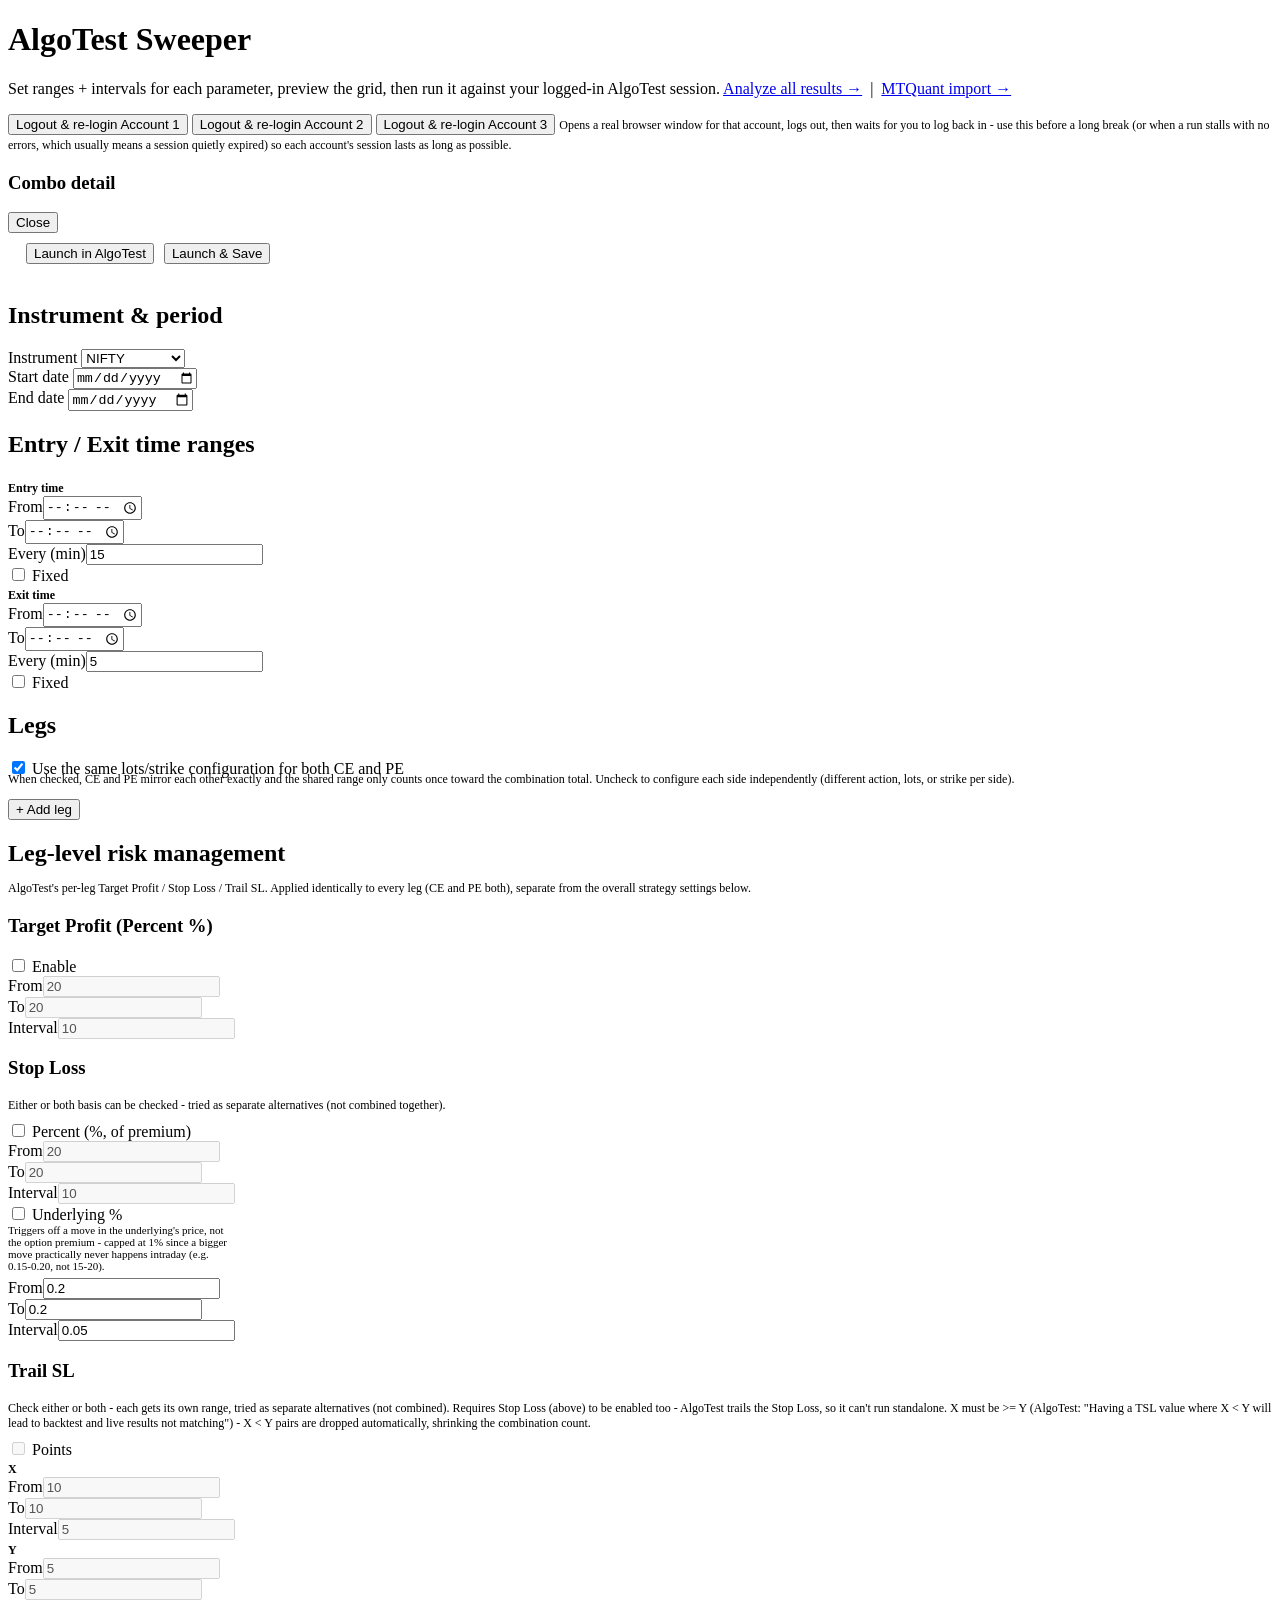
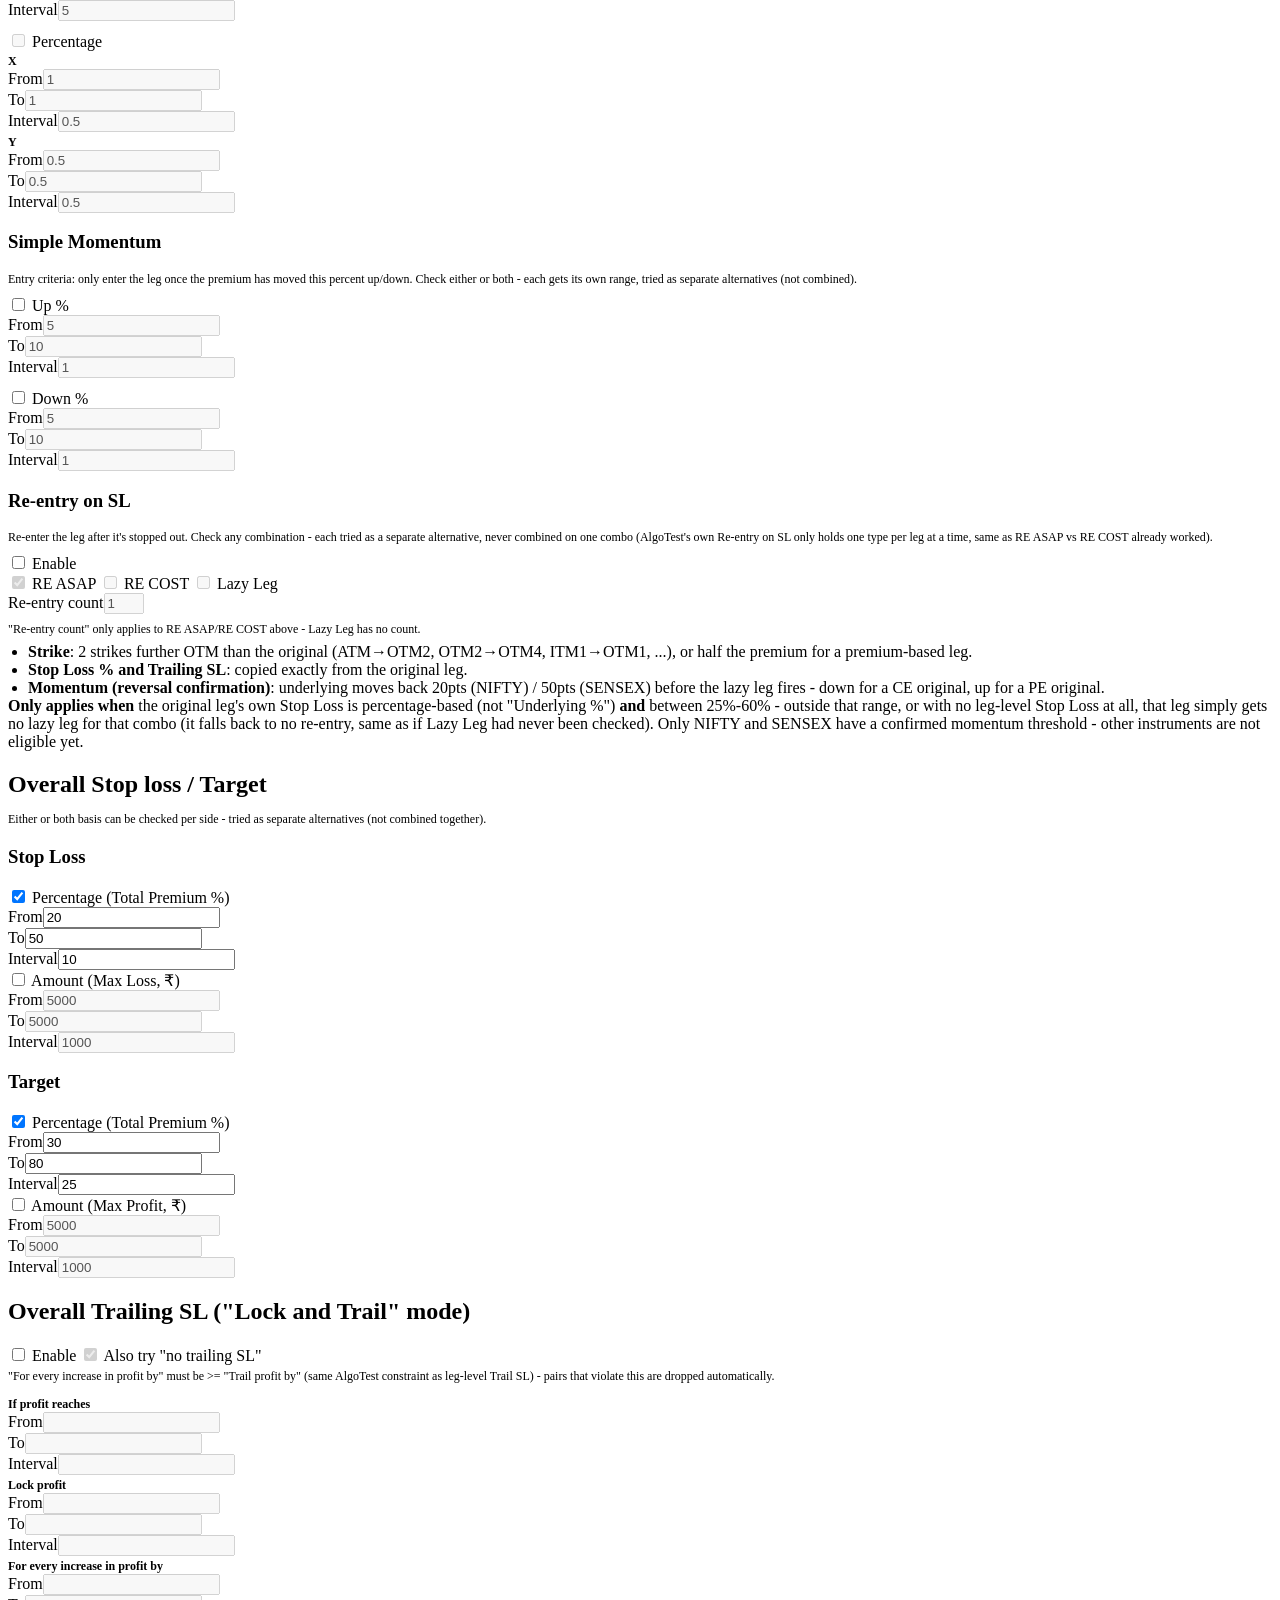
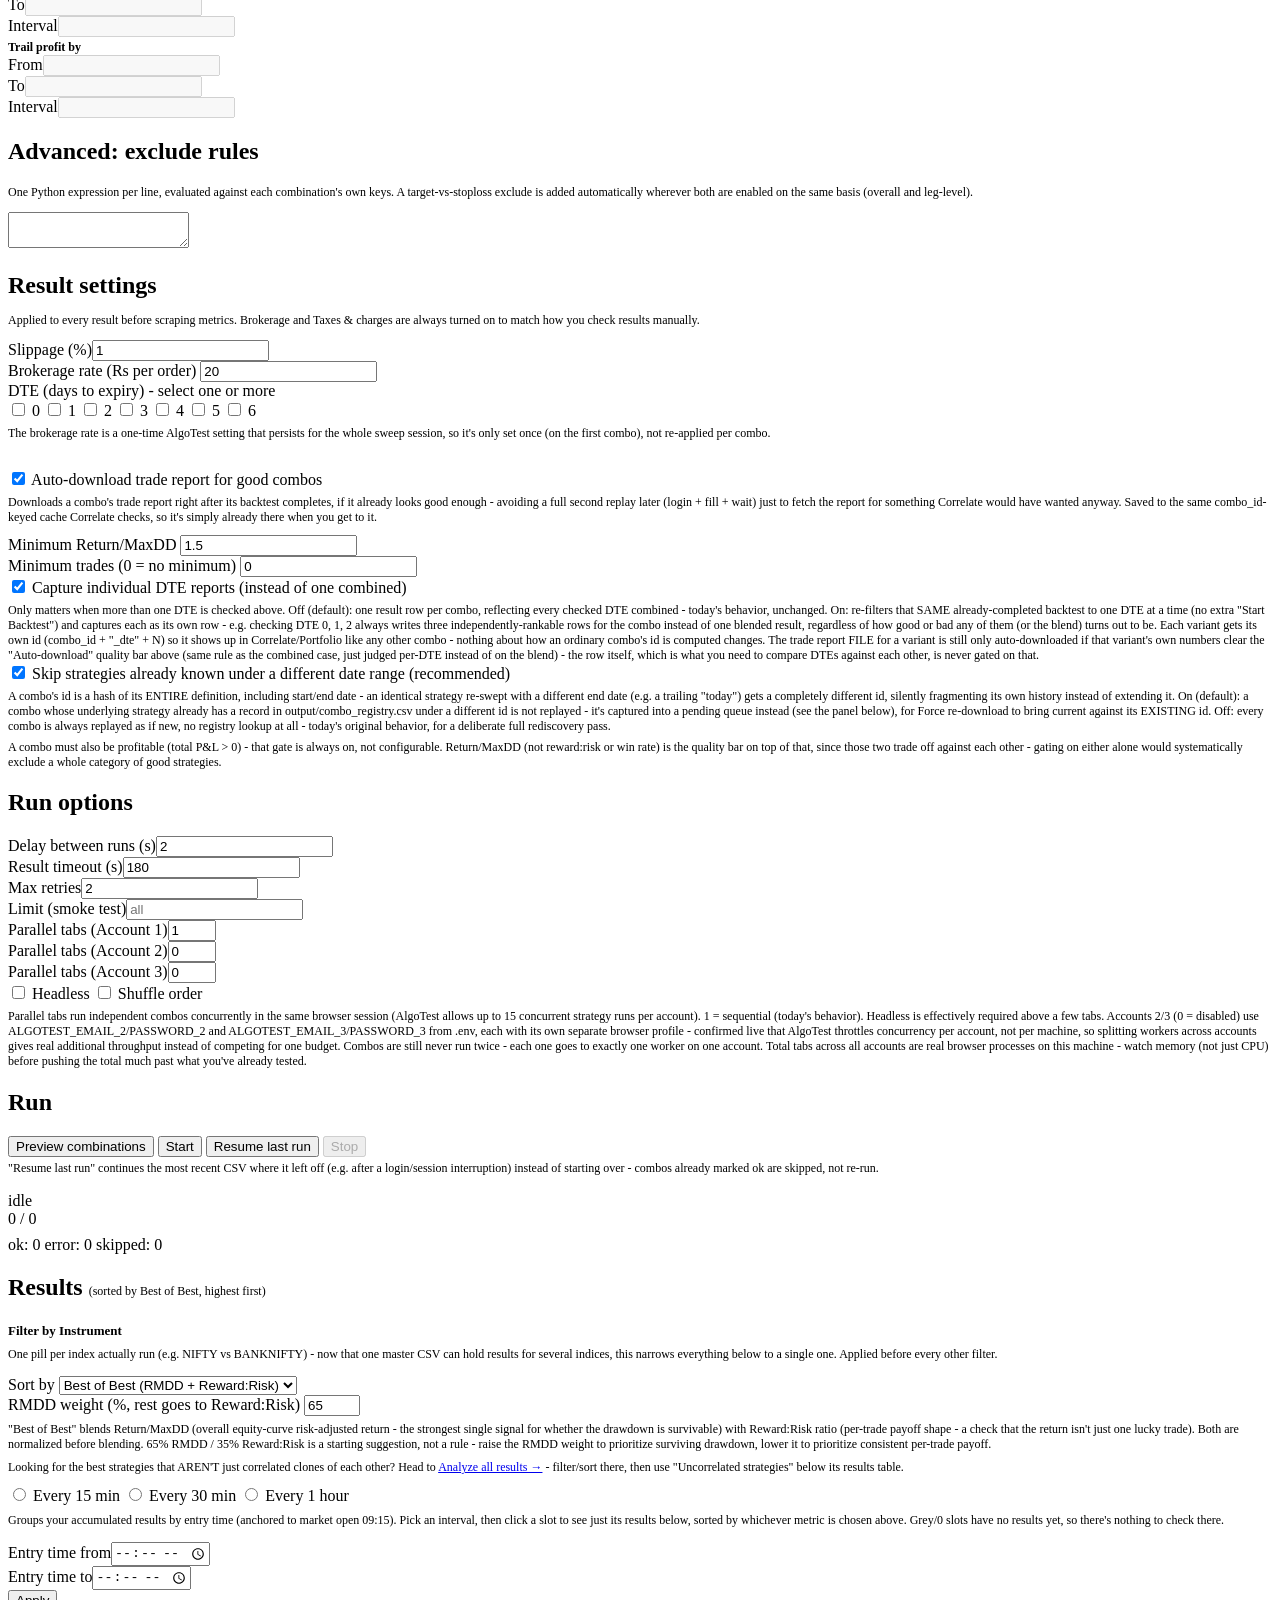
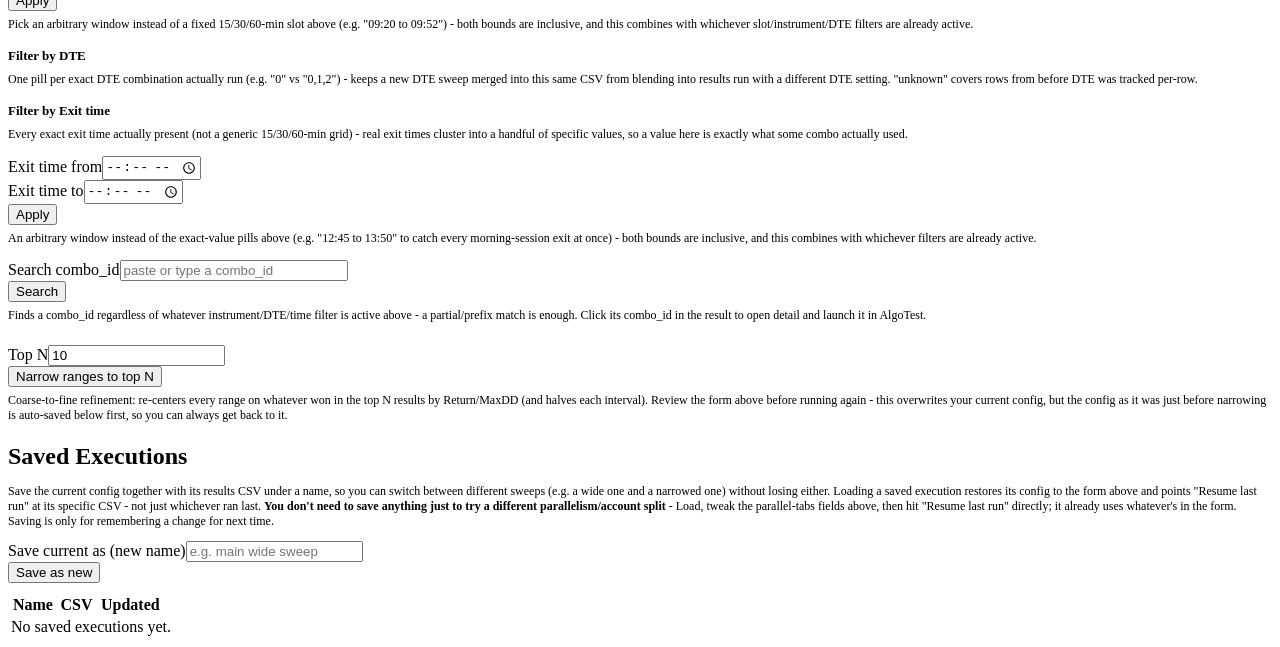
==== commit 9dc31d33: "Add MTQuant import preview: upload .algtst, see the strategy table The upload/preview piece of the M" ====
--- a/src/web/static/index.html
+++ b/src/web/static/index.html
@@ -9,7 +9,7 @@
 
 <header>
   <h1>AlgoTest Sweeper</h1>
-  <p>Set ranges + intervals for each parameter, preview the grid, then run it against your logged-in AlgoTest session. <a href="/analyze">Analyze all results &rarr;</a></p>
+  <p>Set ranges + intervals for each parameter, preview the grid, then run it against your logged-in AlgoTest session. <a href="/analyze">Analyze all results &rarr;</a> &nbsp;|&nbsp; <a href="/mtquant">MTQuant import &rarr;</a></p>
 </header>
 
 <main>
